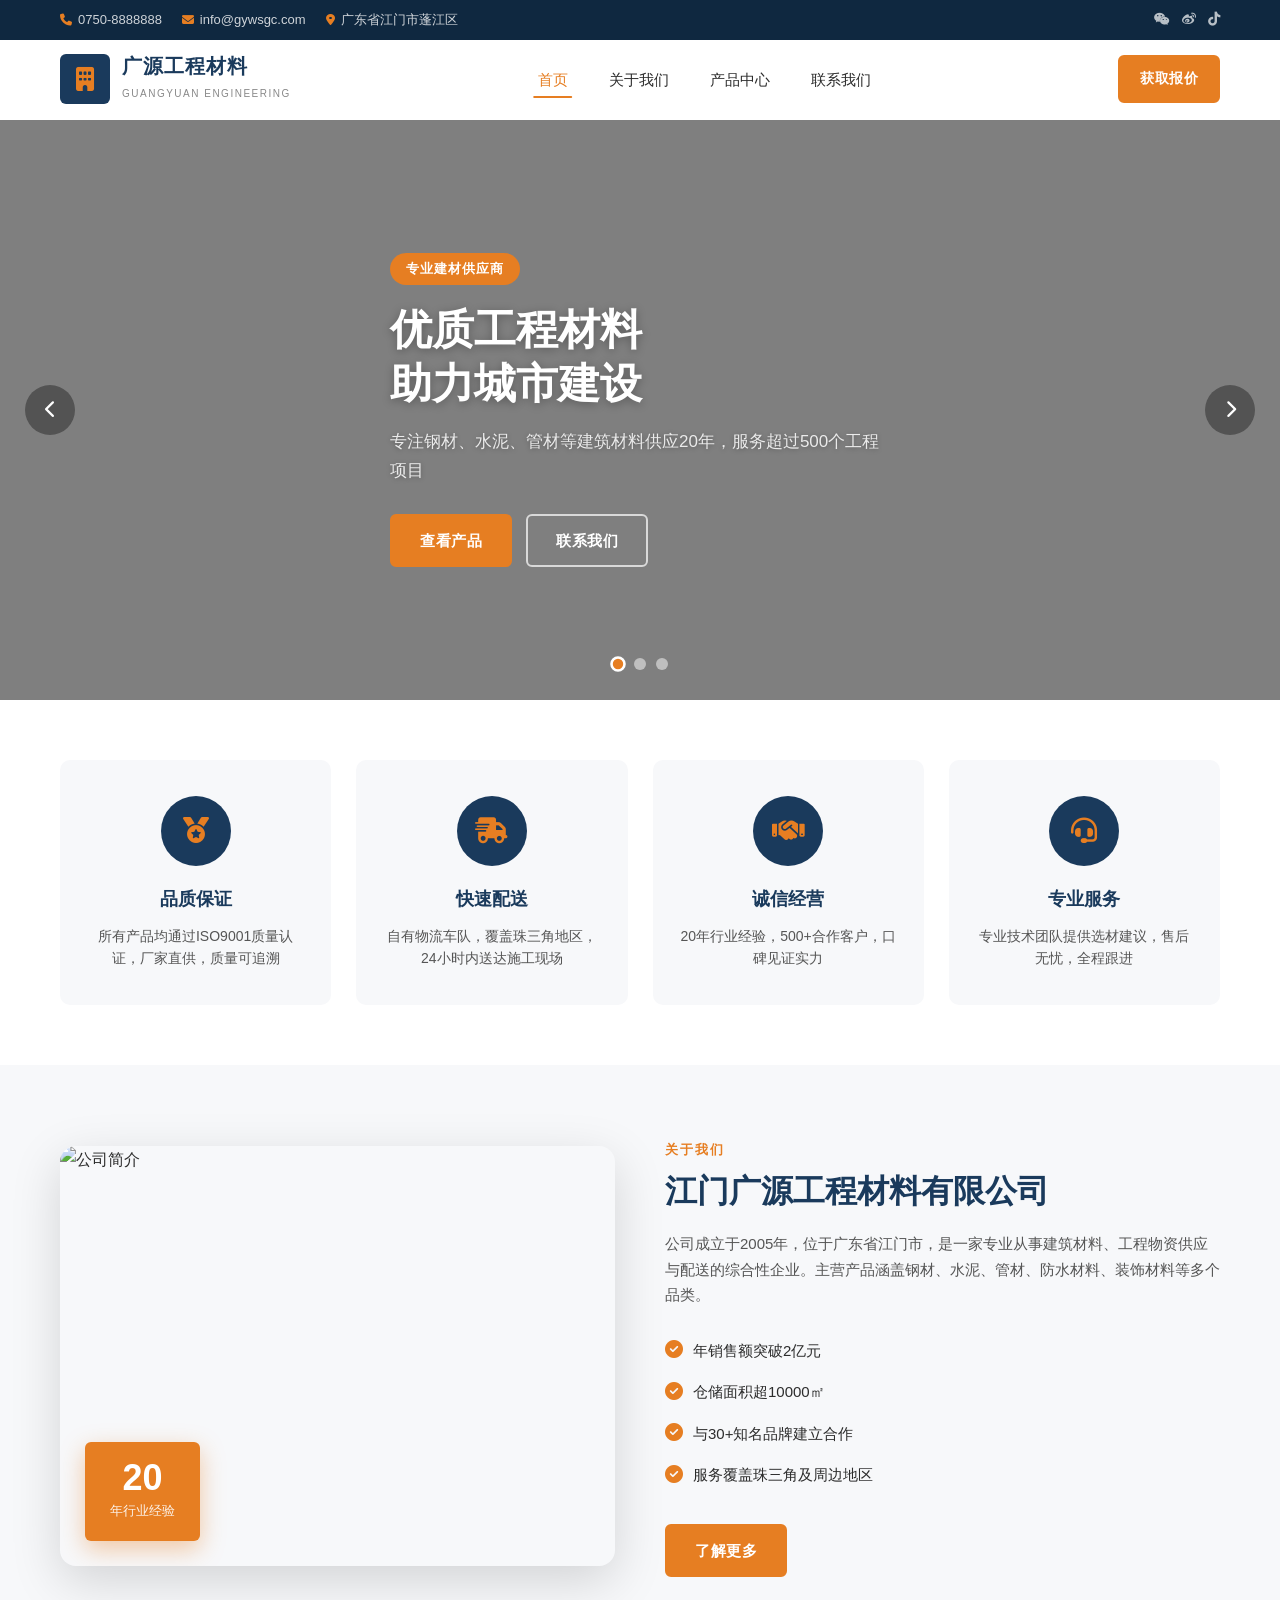
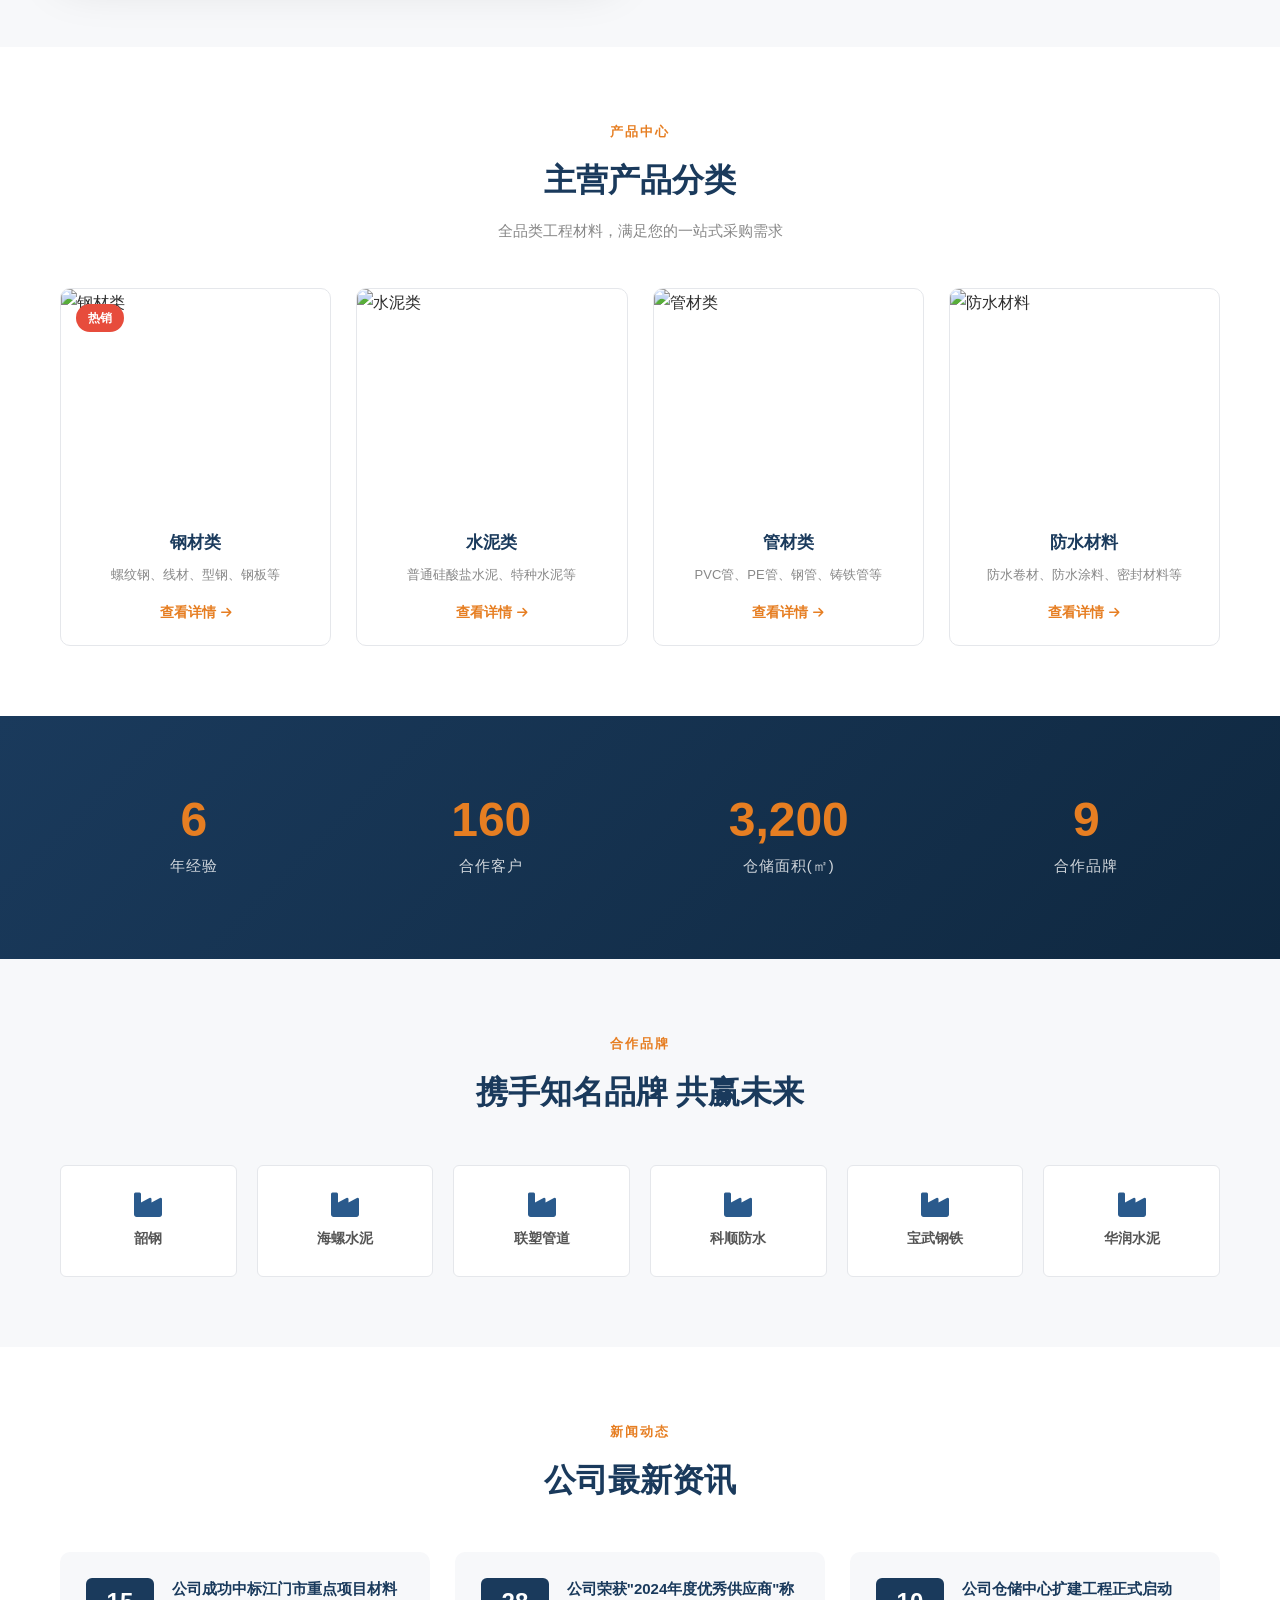
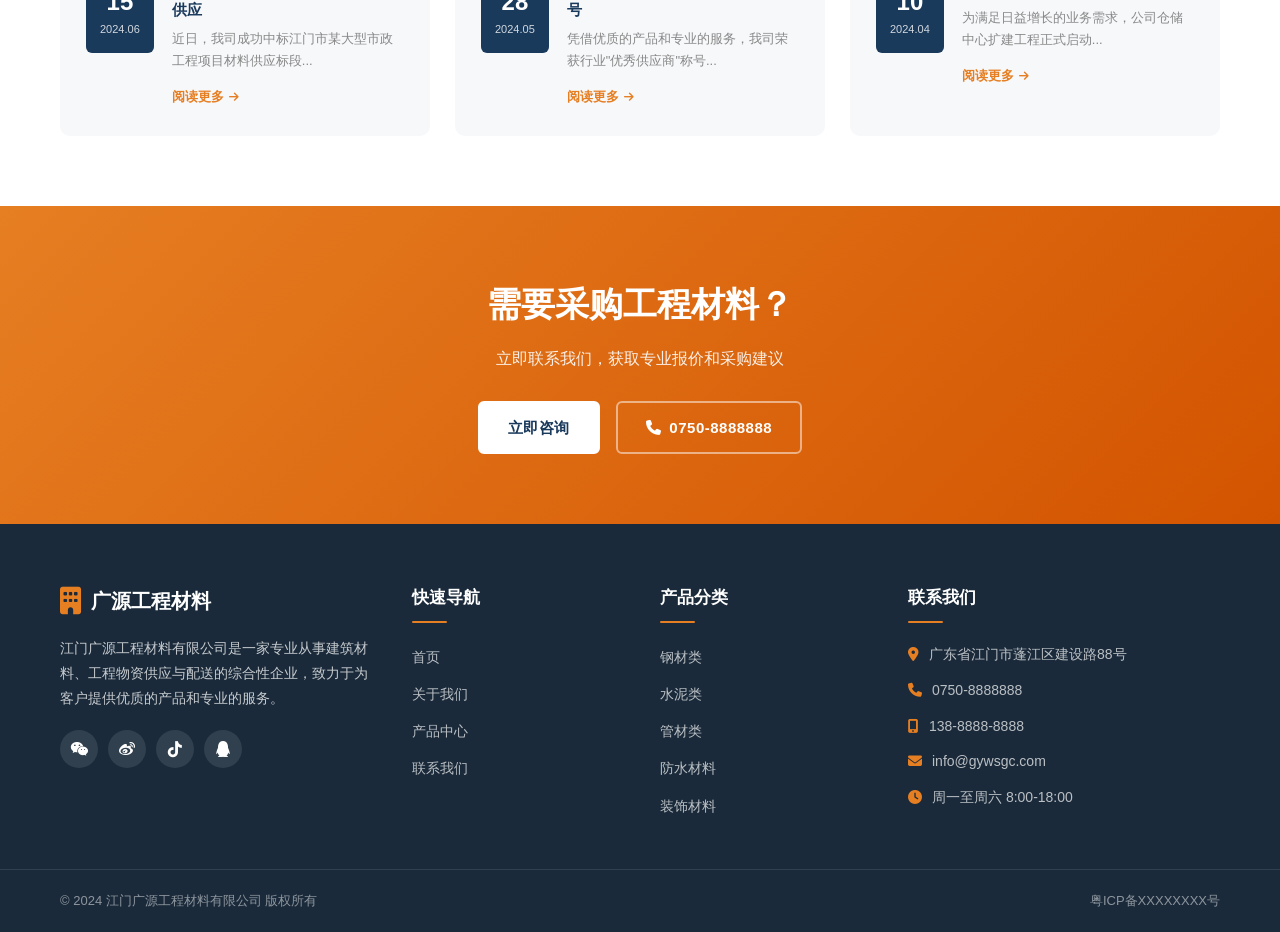
==== index.html @ 24486367 "fix" ====
<!DOCTYPE html>
<html lang="zh-CN">
<head>
    <meta charset="UTF-8">
    <meta name="viewport" content="width=device-width, initial-scale=1.0">
    <title>江门广源工程材料有限公司 - 专业建材供应商</title>
    <meta name="description" content="江门广源工程材料有限公司，专业从事建筑材料、工程物资供应，提供优质钢材、水泥、管材等工程材料。">
    <link rel="stylesheet" href="css/style.css">
    <link rel="stylesheet" href="https://cdnjs.cloudflare.com/ajax/libs/font-awesome/6.4.0/css/all.min.css">
</head>
<body>
    <!-- 顶部通知栏 -->
    <div class="top-bar">
        <div class="container top-bar-inner">
            <div class="top-bar-left">
                <span><i class="fas fa-phone"></i> 0750-8888888</span>
                <span><i class="fas fa-envelope"></i> info@gywsgc.com</span>
                <span><i class="fas fa-map-marker-alt"></i> 广东省江门市蓬江区</span>
            </div>
            <div class="top-bar-right">
                <a href="#" aria-label="微信"><i class="fab fa-weixin"></i></a>
                <a href="#" aria-label="微博"><i class="fab fa-weibo"></i></a>
                <a href="#" aria-label="抖音"><i class="fab fa-tiktok"></i></a>
            </div>
        </div>
    </div>

    <!-- 导航栏 -->
    <header class="header" id="header">
        <div class="container nav-container">
            <a href="index.html" class="logo">
                <div class="logo-icon">
                    <i class="fas fa-building"></i>
                </div>
                <div class="logo-text">
                    <h1>广源工程材料</h1>
                    <span>GUANGYUAN ENGINEERING</span>
                </div>
            </a>
            <nav class="nav-menu" id="navMenu">
                <ul>
                    <li><a href="index.html" class="active">首页</a></li>
                    <li><a href="about.html">关于我们</a></li>
                    <li><a href="products.html">产品中心</a></li>
                    <li><a href="contact.html">联系我们</a></li>
                </ul>
            </nav>
            <div class="nav-actions">
                <a href="contact.html" class="btn btn-primary btn-quote">获取报价</a>
                <button class="hamburger" id="hamburger" aria-label="菜单">
                    <span></span>
                    <span></span>
                    <span></span>
                </button>
            </div>
        </div>
    </header>

    <!-- Hero 轮播区 -->
    <section class="hero-slider" id="heroSlider">
        <div class="slide active" style="background-image: linear-gradient(rgba(0,0,0,0.5), rgba(0,0,0,0.5)), url('https://picsum.photos/1920/800?random=1');">
            <div class="container slide-content">
                <span class="slide-tag">专业建材供应商</span>
                <h2>优质工程材料<br>助力城市建设</h2>
                <p>专注钢材、水泥、管材等建筑材料供应20年，服务超过500个工程项目</p>
                <div class="slide-buttons">
                    <a href="products.html" class="btn btn-primary">查看产品</a>
                    <a href="contact.html" class="btn btn-outline">联系我们</a>
                </div>
            </div>
        </div>
        <div class="slide" style="background-image: linear-gradient(rgba(0,0,0,0.5), rgba(0,0,0,0.5)), url('https://picsum.photos/1920/800?random=2');">
            <div class="container slide-content">
                <span class="slide-tag">一站式采购服务</span>
                <h2>全品类工程材料<br>一站式供应解决方案</h2>
                <p>从原材料到成品，从采购到配送，为您提供全方位的材料供应服务</p>
                <div class="slide-buttons">
                    <a href="products.html" class="btn btn-primary">了解详情</a>
                    <a href="about.html" class="btn btn-outline">公司介绍</a>
                </div>
            </div>
        </div>
        <div class="slide" style="background-image: linear-gradient(rgba(0,0,0,0.5), rgba(0,0,0,0.5)), url('https://picsum.photos/1920/800?random=3');">
            <div class="container slide-content">
                <span class="slide-tag">品质保证</span>
                <h2>严格质量把控<br>铸就精品工程</h2>
                <p>所有产品均通过国家质量检测认证，与多家知名品牌建立长期合作</p>
                <div class="slide-buttons">
                    <a href="products.html" class="btn btn-primary">品质产品</a>
                    <a href="contact.html" class="btn btn-outline">咨询合作</a>
                </div>
            </div>
        </div>
        <div class="slider-dots" id="sliderDots">
            <span class="dot active" data-slide="0"></span>
            <span class="dot" data-slide="1"></span>
            <span class="dot" data-slide="2"></span>
        </div>
        <button class="slider-arrow prev" id="prevSlide" aria-label="上一张"><i class="fas fa-chevron-left"></i></button>
        <button class="slider-arrow next" id="nextSlide" aria-label="下一张"><i class="fas fa-chevron-right"></i></button>
    </section>

    <!-- 核心优势 -->
    <section class="features">
        <div class="container">
            <div class="features-grid">
                <div class="feature-card">
                    <div class="feature-icon"><i class="fas fa-medal"></i></div>
                    <h3>品质保证</h3>
                    <p>所有产品均通过ISO9001质量认证，厂家直供，质量可追溯</p>
                </div>
                <div class="feature-card">
                    <div class="feature-icon"><i class="fas fa-truck-fast"></i></div>
                    <h3>快速配送</h3>
                    <p>自有物流车队，覆盖珠三角地区，24小时内送达施工现场</p>
                </div>
                <div class="feature-card">
                    <div class="feature-icon"><i class="fas fa-handshake"></i></div>
                    <h3>诚信经营</h3>
                    <p>20年行业经验，500+合作客户，口碑见证实力</p>
                </div>
                <div class="feature-card">
                    <div class="feature-icon"><i class="fas fa-headset"></i></div>
                    <h3>专业服务</h3>
                    <p>专业技术团队提供选材建议，售后无忧，全程跟进</p>
                </div>
            </div>
        </div>
    </section>

    <!-- 关于我们简介 -->
    <section class="about-preview">
        <div class="container about-preview-grid">
            <div class="about-preview-image">
                <img src="https://picsum.photos/600/500?random=4" alt="公司简介" loading="lazy">
                <div class="experience-badge">
                    <span class="number">20</span>
                    <span class="label">年行业经验</span>
                </div>
            </div>
            <div class="about-preview-content">
                <span class="section-tag">关于我们</span>
                <h2>江门广源工程材料有限公司</h2>
                <p class="about-desc">公司成立于2005年，位于广东省江门市，是一家专业从事建筑材料、工程物资供应与配送的综合性企业。主营产品涵盖钢材、水泥、管材、防水材料、装饰材料等多个品类。</p>
                <ul class="about-list">
                    <li><i class="fas fa-check-circle"></i> 年销售额突破2亿元</li>
                    <li><i class="fas fa-check-circle"></i> 仓储面积超10000㎡</li>
                    <li><i class="fas fa-check-circle"></i> 与30+知名品牌建立合作</li>
                    <li><i class="fas fa-check-circle"></i> 服务覆盖珠三角及周边地区</li>
                </ul>
                <a href="about.html" class="btn btn-primary">了解更多</a>
            </div>
        </div>
    </section>

    <!-- 产品分类展示 -->
    <section class="product-categories">
        <div class="container">
            <div class="section-header">
                <span class="section-tag">产品中心</span>
                <h2>主营产品分类</h2>
                <p>全品类工程材料，满足您的一站式采购需求</p>
            </div>
            <div class="product-grid">
                <div class="product-card">
                    <div class="product-image">
                        <img src="https://picsum.photos/400/300?random=5" alt="钢材类" loading="lazy">
                        <span class="product-badge">热销</span>
                    </div>
                    <div class="product-info">
                        <h3>钢材类</h3>
                        <p>螺纹钢、线材、型钢、钢板等</p>
                        <a href="products.html" class="product-link">查看详情 <i class="fas fa-arrow-right"></i></a>
                    </div>
                </div>
                <div class="product-card">
                    <div class="product-image">
                        <img src="https://picsum.photos/400/300?random=6" alt="水泥类" loading="lazy">
                    </div>
                    <div class="product-info">
                        <h3>水泥类</h3>
                        <p>普通硅酸盐水泥、特种水泥等</p>
                        <a href="products.html" class="product-link">查看详情 <i class="fas fa-arrow-right"></i></a>
                    </div>
                </div>
                <div class="product-card">
                    <div class="product-image">
                        <img src="https://picsum.photos/400/300?random=7" alt="管材类" loading="lazy">
                    </div>
                    <div class="product-info">
                        <h3>管材类</h3>
                        <p>PVC管、PE管、钢管、铸铁管等</p>
                        <a href="products.html" class="product-link">查看详情 <i class="fas fa-arrow-right"></i></a>
                    </div>
                </div>
                <div class="product-card">
                    <div class="product-image">
                        <img src="https://picsum.photos/400/300?random=8" alt="防水材料" loading="lazy">
                    </div>
                    <div class="product-info">
                        <h3>防水材料</h3>
                        <p>防水卷材、防水涂料、密封材料等</p>
                        <a href="products.html" class="product-link">查看详情 <i class="fas fa-arrow-right"></i></a>
                    </div>
                </div>
            </div>
        </div>
    </section>

    <!-- 数据统计 -->
    <section class="stats-section">
        <div class="container stats-grid">
            <div class="stat-item">
                <span class="stat-number" data-count="20">0</span>
                <span class="stat-label">年经验</span>
            </div>
            <div class="stat-item">
                <span class="stat-number" data-count="500">0</span>
                <span class="stat-label">合作客户</span>
            </div>
            <div class="stat-item">
                <span class="stat-number" data-count="10000">0</span>
                <span class="stat-label">仓储面积(㎡)</span>
            </div>
            <div class="stat-item">
                <span class="stat-number" data-count="30">0</span>
                <span class="stat-label">合作品牌</span>
            </div>
        </div>
    </section>

    <!-- 合作伙伴/品牌展示 -->
    <section class="brands">
        <div class="container">
            <div class="section-header">
                <span class="section-tag">合作品牌</span>
                <h2>携手知名品牌 共赢未来</h2>
            </div>
            <div class="brands-grid">
                <div class="brand-item"><i class="fas fa-industry"></i> 韶钢</div>
                <div class="brand-item"><i class="fas fa-industry"></i> 海螺水泥</div>
                <div class="brand-item"><i class="fas fa-industry"></i> 联塑管道</div>
                <div class="brand-item"><i class="fas fa-industry"></i> 科顺防水</div>
                <div class="brand-item"><i class="fas fa-industry"></i> 宝武钢铁</div>
                <div class="brand-item"><i class="fas fa-industry"></i> 华润水泥</div>
            </div>
        </div>
    </section>

    <!-- 新闻动态 -->
    <section class="news-section">
        <div class="container">
            <div class="section-header">
                <span class="section-tag">新闻动态</span>
                <h2>公司最新资讯</h2>
            </div>
            <div class="news-grid">
                <div class="news-card">
                    <div class="news-date">
                        <span class="day">15</span>
                        <span class="month">2024.06</span>
                    </div>
                    <div class="news-content">
                        <h3>公司成功中标江门市重点项目材料供应</h3>
                        <p>近日，我司成功中标江门市某大型市政工程项目材料供应标段...</p>
                        <a href="#">阅读更多 <i class="fas fa-arrow-right"></i></a>
                    </div>
                </div>
                <div class="news-card">
                    <div class="news-date">
                        <span class="day">28</span>
                        <span class="month">2024.05</span>
                    </div>
                    <div class="news-content">
                        <h3>公司荣获"2024年度优秀供应商"称号</h3>
                        <p>凭借优质的产品和专业的服务，我司荣获行业"优秀供应商"称号...</p>
                        <a href="#">阅读更多 <i class="fas fa-arrow-right"></i></a>
                    </div>
                </div>
                <div class="news-card">
                    <div class="news-date">
                        <span class="day">10</span>
                        <span class="month">2024.04</span>
                    </div>
                    <div class="news-content">
                        <h3>公司仓储中心扩建工程正式启动</h3>
                        <p>为满足日益增长的业务需求，公司仓储中心扩建工程正式启动...</p>
                        <a href="#">阅读更多 <i class="fas fa-arrow-right"></i></a>
                    </div>
                </div>
            </div>
        </div>
    </section>

    <!-- 联系我们 CTA -->
    <section class="cta-section">
        <div class="container cta-content">
            <h2>需要采购工程材料？</h2>
            <p>立即联系我们，获取专业报价和采购建议</p>
            <div class="cta-buttons">
                <a href="contact.html" class="btn btn-light">立即咨询</a>
                <a href="tel:07508888888" class="btn btn-outline-light"><i class="fas fa-phone"></i> 0750-8888888</a>
            </div>
        </div>
    </section>

    <!-- 页脚 -->
    <footer class="footer">
        <div class="container footer-grid">
            <div class="footer-col footer-about">
                <div class="footer-logo">
                    <i class="fas fa-building"></i>
                    <span>广源工程材料</span>
                </div>
                <p>江门广源工程材料有限公司是一家专业从事建筑材料、工程物资供应与配送的综合性企业，致力于为客户提供优质的产品和专业的服务。</p>
                <div class="footer-social">
                    <a href="#" aria-label="微信"><i class="fab fa-weixin"></i></a>
                    <a href="#" aria-label="微博"><i class="fab fa-weibo"></i></a>
                    <a href="#" aria-label="抖音"><i class="fab fa-tiktok"></i></a>
                    <a href="#" aria-label="QQ"><i class="fab fa-qq"></i></a>
                </div>
            </div>
            <div class="footer-col">
                <h3>快速导航</h3>
                <ul>
                    <li><a href="index.html">首页</a></li>
                    <li><a href="about.html">关于我们</a></li>
                    <li><a href="products.html">产品中心</a></li>
                    <li><a href="contact.html">联系我们</a></li>
                </ul>
            </div>
            <div class="footer-col">
                <h3>产品分类</h3>
                <ul>
                    <li><a href="products.html">钢材类</a></li>
                    <li><a href="products.html">水泥类</a></li>
                    <li><a href="products.html">管材类</a></li>
                    <li><a href="products.html">防水材料</a></li>
                    <li><a href="products.html">装饰材料</a></li>
                </ul>
            </div>
            <div class="footer-col footer-contact">
                <h3>联系我们</h3>
                <ul>
                    <li><i class="fas fa-map-marker-alt"></i> 广东省江门市蓬江区建设路88号</li>
                    <li><i class="fas fa-phone"></i> 0750-8888888</li>
                    <li><i class="fas fa-mobile-alt"></i> 138-8888-8888</li>
                    <li><i class="fas fa-envelope"></i> info@gywsgc.com</li>
                    <li><i class="fas fa-clock"></i> 周一至周六 8:00-18:00</li>
                </ul>
            </div>
        </div>
        <div class="footer-bottom">
            <div class="container footer-bottom-inner">
                <p>&copy; 2024 江门广源工程材料有限公司 版权所有</p>
                <p><a href="#">粤ICP备XXXXXXXX号</a></p>
            </div>
        </div>
    </footer>

    <!-- 返回顶部 -->
    <button class="back-to-top" id="backToTop" aria-label="返回顶部">
        <i class="fas fa-chevron-up"></i>
    </button>

    <script src="js/main.js"></script>
</body>
</html>
---- css/style.css ----
/* ========================================
   广源工程材料 - 主样式表
   ======================================== */

/* CSS 变量 */
:root {
    --primary: #1a3a5c;
    --primary-dark: #0f2840;
    --primary-light: #2a5a8c;
    --accent: #e67e22;
    --accent-hover: #d35400;
    --text-dark: #2c2c2c;
    --text-medium: #555;
    --text-light: #888;
    --bg-light: #f7f8fa;
    --bg-white: #ffffff;
    --bg-dark: #1a2a3a;
    --border: #e5e7eb;
    --shadow-sm: 0 2px 10px rgba(0, 0, 0, 0.06);
    --shadow-md: 0 5px 25px rgba(0, 0, 0, 0.1);
    --shadow-lg: 0 15px 50px rgba(0, 0, 0, 0.15);
    --radius: 10px;
    --radius-sm: 6px;
    --radius-lg: 16px;
    --transition: all 0.3s ease;
    --font-family: 'PingFang SC', 'Microsoft YaHei', 'Helvetica Neue', Arial, sans-serif;
}

/* 全局重置 */
* {
    margin: 0;
    padding: 0;
    box-sizing: border-box;
}

html {
    scroll-behavior: smooth;
    -webkit-font-smoothing: antialiased;
    -moz-osx-font-smoothing: grayscale;
}

body {
    font-family: var(--font-family);
    color: var(--text-dark);
    line-height: 1.7;
    overflow-x: hidden;
    background: var(--bg-white);
}

/* 容器 */
.container {
    max-width: 1200px;
    margin: 0 auto;
    padding: 0 20px;
}

/* 按钮 */
.btn {
    display: inline-flex;
    align-items: center;
    gap: 8px;
    padding: 12px 28px;
    border-radius: var(--radius-sm);
    font-size: 15px;
    font-weight: 600;
    text-decoration: none;
    cursor: pointer;
    transition: var(--transition);
    border: 2px solid transparent;
    letter-spacing: 0.5px;
}

.btn-primary {
    background: var(--accent);
    color: #fff;
    border-color: var(--accent);
}

.btn-primary:hover {
    background: var(--accent-hover);
    border-color: var(--accent-hover);
    transform: translateY(-2px);
    box-shadow: 0 8px 25px rgba(230, 126, 34, 0.35);
}

.btn-outline {
    background: transparent;
    color: #fff;
    border-color: rgba(255, 255, 255, 0.7);
}

.btn-outline:hover {
    background: #fff;
    color: var(--primary);
    border-color: #fff;
    transform: translateY(-2px);
}

.btn-light {
    background: #fff;
    color: var(--primary);
    border-color: #fff;
}

.btn-light:hover {
    background: #f0f0f0;
    border-color: #f0f0f0;
    transform: translateY(-2px);
    box-shadow: 0 8px 25px rgba(255, 255, 255, 0.3);
}

.btn-outline-light {
    background: transparent;
    color: #fff;
    border-color: rgba(255, 255, 255, 0.5);
}

.btn-outline-light:hover {
    background: rgba(255, 255, 255, 0.15);
    border-color: #fff;
}

/* ========================================
   顶部通知栏
   ======================================== */
.top-bar {
    background: var(--primary-dark);
    color: rgba(255, 255, 255, 0.8);
    font-size: 13px;
    padding: 8px 0;
}

.top-bar-inner {
    display: flex;
    justify-content: space-between;
    align-items: center;
    flex-wrap: wrap;
    gap: 10px;
}

.top-bar-left {
    display: flex;
    gap: 20px;
    flex-wrap: wrap;
}

.top-bar-left span {
    display: inline-flex;
    align-items: center;
    gap: 6px;
}

.top-bar-left i {
    color: var(--accent);
    font-size: 12px;
}

.top-bar-right {
    display: flex;
    gap: 12px;
}

.top-bar-right a {
    color: rgba(255, 255, 255, 0.7);
    font-size: 14px;
    transition: var(--transition);
}

.top-bar-right a:hover {
    color: var(--accent);
}

/* ========================================
   导航栏
   ======================================== */
.header {
    background: var(--bg-white);
    position: sticky;
    top: 0;
    z-index: 1000;
    transition: var(--transition);
    border-bottom: 1px solid transparent;
}

.header.scrolled {
    box-shadow: 0 4px 20px rgba(0, 0, 0, 0.08);
    border-bottom-color: var(--border);
}

.nav-container {
    display: flex;
    align-items: center;
    justify-content: space-between;
    padding-top: 14px;
    padding-bottom: 14px;
    gap: 20px;
}

.logo {
    display: flex;
    align-items: center;
    gap: 12px;
    text-decoration: none;
    flex-shrink: 0;
}

.logo-icon {
    width: 50px;
    height: 50px;
    background: var(--primary);
    border-radius: var(--radius-sm);
    display: flex;
    align-items: center;
    justify-content: center;
    color: var(--accent);
    font-size: 24px;
    flex-shrink: 0;
}

.logo-text h1 {
    font-size: 20px;
    color: var(--primary);
    font-weight: 700;
    letter-spacing: 1px;
    line-height: 1.2;
}

.logo-text span {
    font-size: 10px;
    color: var(--text-light);
    letter-spacing: 1.5px;
    text-transform: uppercase;
}

.nav-menu ul {
    display: flex;
    list-style: none;
    gap: 5px;
}

.nav-menu ul li a {
    display: block;
    padding: 10px 18px;
    text-decoration: none;
    color: var(--text-dark);
    font-size: 15px;
    font-weight: 500;
    border-radius: var(--radius-sm);
    transition: var(--transition);
    position: relative;
}

.nav-menu ul li a::after {
    content: '';
    position: absolute;
    bottom: 4px;
    left: 50%;
    transform: translateX(-50%);
    width: 0;
    height: 2px;
    background: var(--accent);
    transition: var(--transition);
    border-radius: 2px;
}

.nav-menu ul li a:hover,
.nav-menu ul li a.active {
    color: var(--accent);
}

.nav-menu ul li a:hover::after,
.nav-menu ul li a.active::after {
    width: 60%;
}

.nav-actions {
    display: flex;
    align-items: center;
    gap: 12px;
}

.btn-quote {
    padding: 10px 20px;
    font-size: 14px;
    white-space: nowrap;
}

/* 汉堡菜单 */
.hamburger {
    display: none;
    flex-direction: column;
    gap: 5px;
    background: none;
    border: none;
    cursor: pointer;
    padding: 5px;
}

.hamburger span {
    display: block;
    width: 25px;
    height: 2px;
    background: var(--primary);
    transition: var(--transition);
    border-radius: 2px;
}

/* ========================================
   Hero 轮播区
   ======================================== */
.hero-slider {
    position: relative;
    height: 580px;
    overflow: hidden;
}

.slide {
    position: absolute;
    top: 0;
    left: 0;
    width: 100%;
    height: 100%;
    background-size: cover;
    background-position: center;
    opacity: 0;
    transition: opacity 0.8s ease;
    display: flex;
    align-items: center;
}

.slide.active {
    opacity: 1;
}

.slide-content {
    position: relative;
    z-index: 2;
    color: #fff;
    max-width: 600px;
}

.slide-tag {
    display: inline-block;
    background: var(--accent);
    padding: 5px 16px;
    border-radius: 20px;
    font-size: 13px;
    font-weight: 600;
    letter-spacing: 1px;
    margin-bottom: 18px;
}

.slide-content h2 {
    font-size: 42px;
    font-weight: 700;
    line-height: 1.3;
    margin-bottom: 16px;
    text-shadow: 0 2px 10px rgba(0, 0, 0, 0.3);
}

.slide-content p {
    font-size: 17px;
    color: rgba(255, 255, 255, 0.85);
    margin-bottom: 28px;
    text-shadow: 0 1px 5px rgba(0, 0, 0, 0.3);
    max-width: 500px;
}

.slide-buttons {
    display: flex;
    gap: 14px;
    flex-wrap: wrap;
}

/* 轮播控制 */
.slider-dots {
    position: absolute;
    bottom: 30px;
    left: 50%;
    transform: translateX(-50%);
    display: flex;
    gap: 10px;
    z-index: 10;
}

.dot {
    width: 12px;
    height: 12px;
    border-radius: 50%;
    background: rgba(255, 255, 255, 0.5);
    cursor: pointer;
    transition: var(--transition);
    border: 2px solid transparent;
}

.dot.active {
    background: var(--accent);
    border-color: #fff;
    transform: scale(1.3);
}

.slider-arrow {
    position: absolute;
    top: 50%;
    transform: translateY(-50%);
    background: rgba(0, 0, 0, 0.35);
    color: #fff;
    border: none;
    width: 50px;
    height: 50px;
    border-radius: 50%;
    cursor: pointer;
    z-index: 10;
    transition: var(--transition);
    display: flex;
    align-items: center;
    justify-content: center;
    font-size: 18px;
}

.slider-arrow:hover {
    background: var(--accent);
}

.slider-arrow.prev {
    left: 25px;
}

.slider-arrow.next {
    right: 25px;
}

/* ========================================
   核心优势
   ======================================== */
.features {
    padding: 60px 0;
    background: var(--bg-white);
}

.features-grid {
    display: grid;
    grid-template-columns: repeat(4, 1fr);
    gap: 25px;
}

.feature-card {
    text-align: center;
    padding: 35px 25px;
    border-radius: var(--radius);
    background: var(--bg-light);
    transition: var(--transition);
    border: 1px solid transparent;
}

.feature-card:hover {
    background: var(--bg-white);
    border-color: var(--border);
    box-shadow: var(--shadow-md);
    transform: translateY(-6px);
}

.feature-icon {
    width: 70px;
    height: 70px;
    margin: 0 auto 18px;
    background: var(--primary);
    border-radius: 50%;
    display: flex;
    align-items: center;
    justify-content: center;
    color: var(--accent);
    font-size: 26px;
    transition: var(--transition);
}

.feature-card:hover .feature-icon {
    background: var(--accent);
    color: #fff;
    transform: scale(1.1);
}

.feature-card h3 {
    font-size: 18px;
    font-weight: 600;
    color: var(--primary);
    margin-bottom: 10px;
}

.feature-card p {
    font-size: 14px;
    color: var(--text-medium);
    line-height: 1.6;
}

/* ========================================
   关于我们预览
   ======================================== */
.about-preview {
    padding: 70px 0;
    background: var(--bg-light);
}

.about-preview-grid {
    display: grid;
    grid-template-columns: 1fr 1fr;
    gap: 50px;
    align-items: center;
}

.about-preview-image {
    position: relative;
    border-radius: var(--radius-lg);
    overflow: hidden;
    box-shadow: var(--shadow-lg);
}

.about-preview-image img {
    width: 100%;
    height: 420px;
    object-fit: cover;
    display: block;
    transition: var(--transition);
}

.about-preview-image:hover img {
    transform: scale(1.03);
}

.experience-badge {
    position: absolute;
    bottom: 25px;
    left: 25px;
    background: var(--accent);
    color: #fff;
    padding: 18px 25px;
    border-radius: var(--radius-sm);
    text-align: center;
    box-shadow: 0 8px 25px rgba(230, 126, 34, 0.4);
}

.experience-badge .number {
    display: block;
    font-size: 36px;
    font-weight: 700;
    line-height: 1;
}

.experience-badge .label {
    font-size: 13px;
    opacity: 0.9;
}

.section-tag {
    display: inline-block;
    color: var(--accent);
    font-size: 13px;
    font-weight: 600;
    letter-spacing: 2px;
    text-transform: uppercase;
    margin-bottom: 10px;
}

.about-preview-content h2 {
    font-size: 32px;
    color: var(--primary);
    margin-bottom: 18px;
    line-height: 1.3;
}

.about-desc {
    color: var(--text-medium);
    font-size: 15px;
    margin-bottom: 22px;
}

.about-list {
    list-style: none;
    margin-bottom: 28px;
}

.about-list li {
    padding: 8px 0;
    color: var(--text-dark);
    font-size: 15px;
    display: flex;
    align-items: center;
    gap: 10px;
}

.about-list li i {
    color: var(--accent);
    font-size: 18px;
}

/* ========================================
   产品分类展示
   ======================================== */
.product-categories {
    padding: 70px 0;
    background: var(--bg-white);
}

.section-header {
    text-align: center;
    margin-bottom: 45px;
}

.section-header h2 {
    font-size: 32px;
    color: var(--primary);
    margin-bottom: 10px;
}

.section-header p {
    color: var(--text-light);
    font-size: 15px;
}

.product-grid {
    display: grid;
    grid-template-columns: repeat(4, 1fr);
    gap: 25px;
}

.product-card {
    background: var(--bg-white);
    border-radius: var(--radius);
    overflow: hidden;
    border: 1px solid var(--border);
    transition: var(--transition);
}

.product-card:hover {
    box-shadow: var(--shadow-md);
    transform: translateY(-6px);
    border-color: transparent;
}

.product-image {
    position: relative;
    overflow: hidden;
    height: 220px;
}

.product-image img {
    width: 100%;
    height: 100%;
    object-fit: cover;
    transition: var(--transition);
}

.product-card:hover .product-image img {
    transform: scale(1.08);
}

.product-badge {
    position: absolute;
    top: 15px;
    left: 15px;
    background: #e74c3c;
    color: #fff;
    font-size: 12px;
    padding: 4px 12px;
    border-radius: 20px;
    font-weight: 600;
}

.product-info {
    padding: 20px;
    text-align: center;
}

.product-info h3 {
    font-size: 17px;
    color: var(--primary);
    margin-bottom: 6px;
    font-weight: 600;
}

.product-info p {
    font-size: 13px;
    color: var(--text-light);
    margin-bottom: 12px;
}

.product-link {
    color: var(--accent);
    text-decoration: none;
    font-size: 14px;
    font-weight: 600;
    display: inline-flex;
    align-items: center;
    gap: 5px;
    transition: var(--transition);
}

.product-link i {
    font-size: 12px;
    transition: var(--transition);
}

.product-link:hover {
    color: var(--accent-hover);
}

.product-link:hover i {
    transform: translateX(4px);
}

/* ========================================
   数据统计
   ======================================== */
.stats-section {
    padding: 60px 0;
    background: var(--primary);
    background-image: linear-gradient(135deg, var(--primary) 0%, var(--primary-dark) 100%);
}

.stats-grid {
    display: grid;
    grid-template-columns: repeat(4, 1fr);
    gap: 30px;
    text-align: center;
}

.stat-item {
    padding: 20px;
}

.stat-number {
    display: block;
    font-size: 48px;
    font-weight: 700;
    color: var(--accent);
    line-height: 1;
    margin-bottom: 8px;
}

.stat-label {
    font-size: 15px;
    color: rgba(255, 255, 255, 0.8);
    letter-spacing: 1px;
}

/* ========================================
   合作品牌
   ======================================== */
.brands {
    padding: 70px 0;
    background: var(--bg-light);
}

.brands-grid {
    display: grid;
    grid-template-columns: repeat(6, 1fr);
    gap: 20px;
}

.brand-item {
    background: var(--bg-white);
    padding: 25px 15px;
    text-align: center;
    border-radius: var(--radius-sm);
    font-size: 14px;
    font-weight: 600;
    color: var(--text-medium);
    border: 1px solid var(--border);
    transition: var(--transition);
    display: flex;
    flex-direction: column;
    align-items: center;
    gap: 8px;
}

.brand-item i {
    font-size: 28px;
    color: var(--primary-light);
    transition: var(--transition);
}

.brand-item:hover {
    color: var(--accent);
    border-color: var(--accent);
    box-shadow: var(--shadow-sm);
    transform: translateY(-3px);
}

.brand-item:hover i {
    color: var(--accent);
}

/* ========================================
   新闻动态
   ======================================== */
.news-section {
    padding: 70px 0;
    background: var(--bg-white);
}

.news-grid {
    display: grid;
    grid-template-columns: repeat(3, 1fr);
    gap: 25px;
}

.news-card {
    display: flex;
    gap: 18px;
    padding: 25px;
    background: var(--bg-light);
    border-radius: var(--radius);
    transition: var(--transition);
    border: 1px solid transparent;
}

.news-card:hover {
    background: var(--bg-white);
    border-color: var(--border);
    box-shadow: var(--shadow-md);
    transform: translateY(-4px);
}

.news-date {
    flex-shrink: 0;
    text-align: center;
    background: var(--primary);
    color: #fff;
    border-radius: var(--radius-sm);
    padding: 12px 14px;
    height: fit-content;
    min-width: 65px;
}

.news-date .day {
    display: block;
    font-size: 24px;
    font-weight: 700;
    line-height: 1;
}

.news-date .month {
    font-size: 11px;
    opacity: 0.8;
}

.news-content h3 {
    font-size: 15px;
    color: var(--primary);
    margin-bottom: 8px;
    font-weight: 600;
    line-height: 1.4;
}

.news-content p {
    font-size: 13px;
    color: var(--text-light);
    margin-bottom: 10px;
    display: -webkit-box;
    -webkit-line-clamp: 2;
    -webkit-box-orient: vertical;
    overflow: hidden;
}

.news-content a {
    color: var(--accent);
    text-decoration: none;
    font-size: 13px;
    font-weight: 600;
    display: inline-flex;
    align-items: center;
    gap: 5px;
    transition: var(--transition);
}

.news-content a i {
    font-size: 11px;
    transition: var(--transition);
}

.news-content a:hover {
    color: var(--accent-hover);
}

.news-content a:hover i {
    transform: translateX(4px);
}

/* ========================================
   CTA 区域
   ======================================== */
.cta-section {
    padding: 70px 0;
    background: var(--accent);
    background-image: linear-gradient(135deg, var(--accent) 0%, #d35400 100%);
}

.cta-content {
    text-align: center;
    color: #fff;
}

.cta-content h2 {
    font-size: 34px;
    margin-bottom: 12px;
    font-weight: 700;
}

.cta-content p {
    font-size: 16px;
    opacity: 0.9;
    margin-bottom: 28px;
}

.cta-buttons {
    display: flex;
    justify-content: center;
    gap: 16px;
    flex-wrap: wrap;
}

/* ========================================
   页脚
   ======================================== */
.footer {
    background: var(--bg-dark);
    color: rgba(255, 255, 255, 0.75);
    padding-top: 60px;
}

.footer-grid {
    display: grid;
    grid-template-columns: 1.5fr 1fr 1fr 1.5fr;
    gap: 40px;
    padding-bottom: 40px;
}

.footer-col h3 {
    color: #fff;
    font-size: 17px;
    margin-bottom: 20px;
    font-weight: 600;
    position: relative;
    padding-bottom: 10px;
}

.footer-col h3::after {
    content: '';
    position: absolute;
    bottom: 0;
    left: 0;
    width: 35px;
    height: 2px;
    background: var(--accent);
    border-radius: 2px;
}

.footer-logo {
    display: flex;
    align-items: center;
    gap: 10px;
    margin-bottom: 18px;
    color: #fff;
    font-size: 20px;
    font-weight: 700;
}

.footer-logo i {
    font-size: 28px;
    color: var(--accent);
}

.footer-about p {
    font-size: 14px;
    line-height: 1.8;
    margin-bottom: 18px;
}

.footer-social {
    display: flex;
    gap: 10px;
}

.footer-social a {
    width: 38px;
    height: 38px;
    background: rgba(255, 255, 255, 0.1);
    border-radius: 50%;
    display: flex;
    align-items: center;
    justify-content: center;
    color: #fff;
    font-size: 16px;
    transition: var(--transition);
    text-decoration: none;
}

.footer-social a:hover {
    background: var(--accent);
    transform: translateY(-3px);
}

.footer-col ul {
    list-style: none;
}

.footer-col ul li {
    margin-bottom: 10px;
}

.footer-col ul li a {
    color: rgba(255, 255, 255, 0.7);
    text-decoration: none;
    font-size: 14px;
    transition: var(--transition);
}

.footer-col ul li a:hover {
    color: var(--accent);
    padding-left: 5px;
}

.footer-contact ul li {
    display: flex;
    align-items: flex-start;
    gap: 10px;
    font-size: 14px;
    margin-bottom: 12px;
    color: rgba(255, 255, 255, 0.7);
}

.footer-contact ul li i {
    color: var(--accent);
    margin-top: 4px;
    font-size: 14px;
    flex-shrink: 0;
}

.footer-bottom {
    border-top: 1px solid rgba(255, 255, 255, 0.1);
    padding: 20px 0;
}

.footer-bottom-inner {
    display: flex;
    justify-content: space-between;
    align-items: center;
    flex-wrap: wrap;
    gap: 10px;
    font-size: 13px;
    color: rgba(255, 255, 255, 0.5);
}

.footer-bottom a {
    color: rgba(255, 255, 255, 0.5);
    text-decoration: none;
}

.footer-bottom a:hover {
    color: var(--accent);
}

/* ========================================
   返回顶部按钮
   ======================================== */
.back-to-top {
    position: fixed;
    bottom: 30px;
    right: 30px;
    width: 48px;
    height: 48px;
    background: var(--accent);
    color: #fff;
    border: none;
    border-radius: 50%;
    cursor: pointer;
    font-size: 18px;
    display: flex;
    align-items: center;
    justify-content: center;
    opacity: 0;
    visibility: hidden;
    transition: var(--transition);
    z-index: 999;
    box-shadow: 0 5px 20px rgba(230, 126, 34, 0.4);
}

.back-to-top.visible {
    opacity: 1;
    visibility: visible;
}

.back-to-top:hover {
    background: var(--accent-hover);
    transform: translateY(-4px);
}

/* ========================================
   响应式设计
   ======================================== */
@media (max-width: 1024px) {
    .features-grid {
        grid-template-columns: repeat(2, 1fr);
    }

    .product-grid {
        grid-template-columns: repeat(2, 1fr);
    }

    .brands-grid {
        grid-template-columns: repeat(3, 1fr);
    }

    .footer-grid {
        grid-template-columns: repeat(2, 1fr);
    }

    .slide-content h2 {
        font-size: 34px;
    }
}

@media (max-width: 768px) {
    .top-bar {
        display: none;
    }

    .nav-menu {
        position: fixed;
        top: 65px;
        left: 0;
        width: 100%;
        background: var(--bg-white);
        box-shadow: var(--shadow-md);
        transform: translateY(-150%);
        transition: var(--transition);
        z-index: 999;
        padding: 20px;
    }

    .nav-menu.open {
        transform: translateY(0);
    }

    .nav-menu ul {
        flex-direction: column;
        gap: 5px;
    }

    .nav-menu ul li a {
        padding: 12px 18px;
        border-radius: var(--radius-sm);
    }

    .nav-menu ul li a:hover {
        background: var(--bg-light);
    }

    .nav-menu ul li a::after {
        display: none;
    }

    .hamburger {
        display: flex;
    }

    .hamburger.active span:nth-child(1) {
        transform: rotate(45deg) translate(5px, 5px);
    }

    .hamburger.active span:nth-child(2) {
        opacity: 0;
    }

    .hamburger.active span:nth-child(3) {
        transform: rotate(-45deg) translate(5px, -5px);
    }

    .btn-quote {
        display: none;
    }

    .hero-slider {
        height: 450px;
    }

    .slide-content h2 {
        font-size: 26px;
    }

    .slide-content p {
        font-size: 14px;
    }

    .slider-arrow {
        width: 38px;
        height: 38px;
        font-size: 14px;
    }

    .slider-arrow.prev {
        left: 10px;
    }

    .slider-arrow.next {
        right: 10px;
    }

    .about-preview-grid {
        grid-template-columns: 1fr;
        gap: 30px;
    }

    .about-preview-image img {
        height: 300px;
    }

    .features-grid {
        grid-template-columns: 1fr;
        gap: 15px;
    }

    .product-grid {
        grid-template-columns: 1fr;
        gap: 18px;
    }

    .product-image {
        height: 200px;
    }

    .stats-grid {
        grid-template-columns: repeat(2, 1fr);
        gap: 20px;
    }

    .stat-number {
        font-size: 34px;
    }

    .brands-grid {
        grid-template-columns: repeat(2, 1fr);
        gap: 12px;
    }

    .news-grid {
        grid-template-columns: 1fr;
        gap: 16px;
    }

    .footer-grid {
        grid-template-columns: 1fr;
        gap: 30px;
    }

    .footer-bottom-inner {
        flex-direction: column;
        text-align: center;
    }

    .back-to-top {
        bottom: 20px;
        right: 20px;
        width: 42px;
        height: 42px;
        font-size: 16px;
    }
}

@media (max-width: 480px) {
    .slide-content h2 {
        font-size: 22px;
    }

    .slide-buttons .btn {
        padding: 10px 18px;
        font-size: 13px;
    }

    .hero-slider {
        height: 380px;
    }

    .experience-badge {
        padding: 12px 18px;
    }

    .experience-badge .number {
        font-size: 26px;
    }

    .section-header h2 {
        font-size: 24px;
    }

    .cta-content h2 {
        font-size: 26px;
    }
}
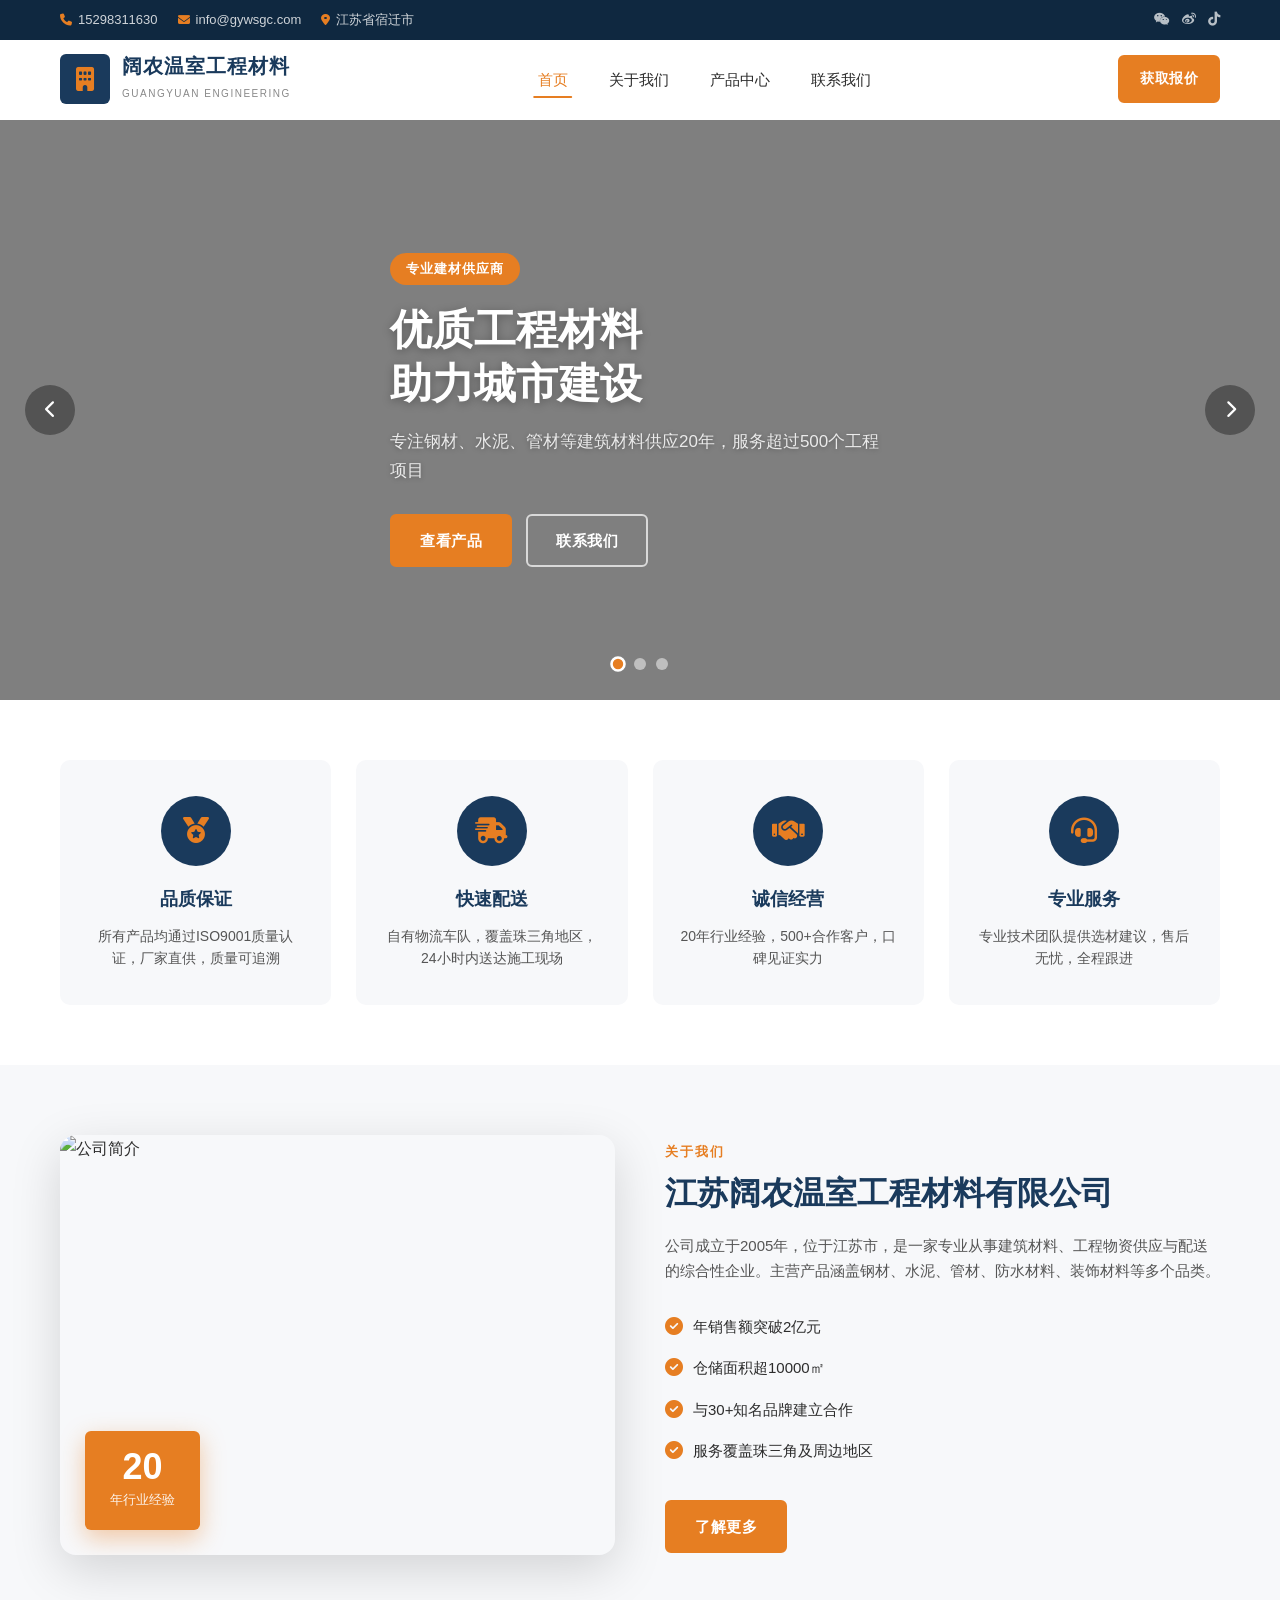
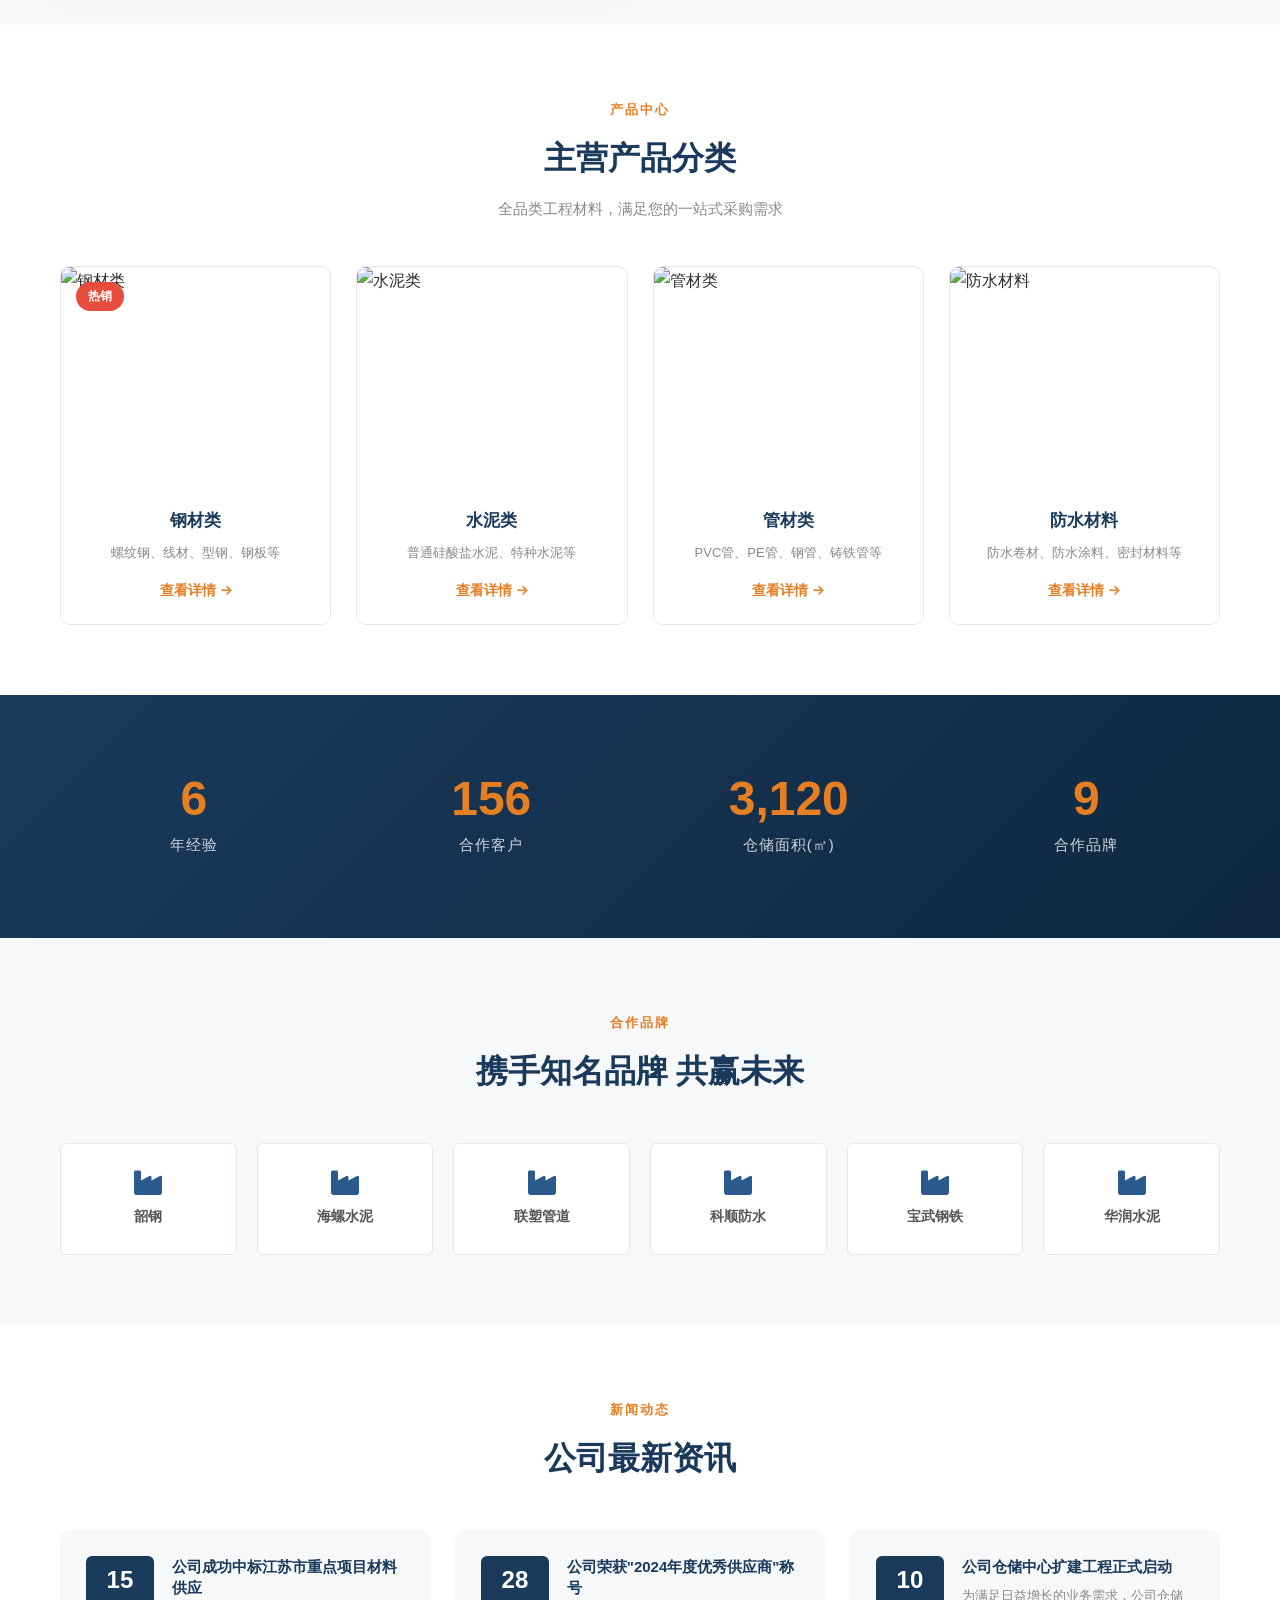
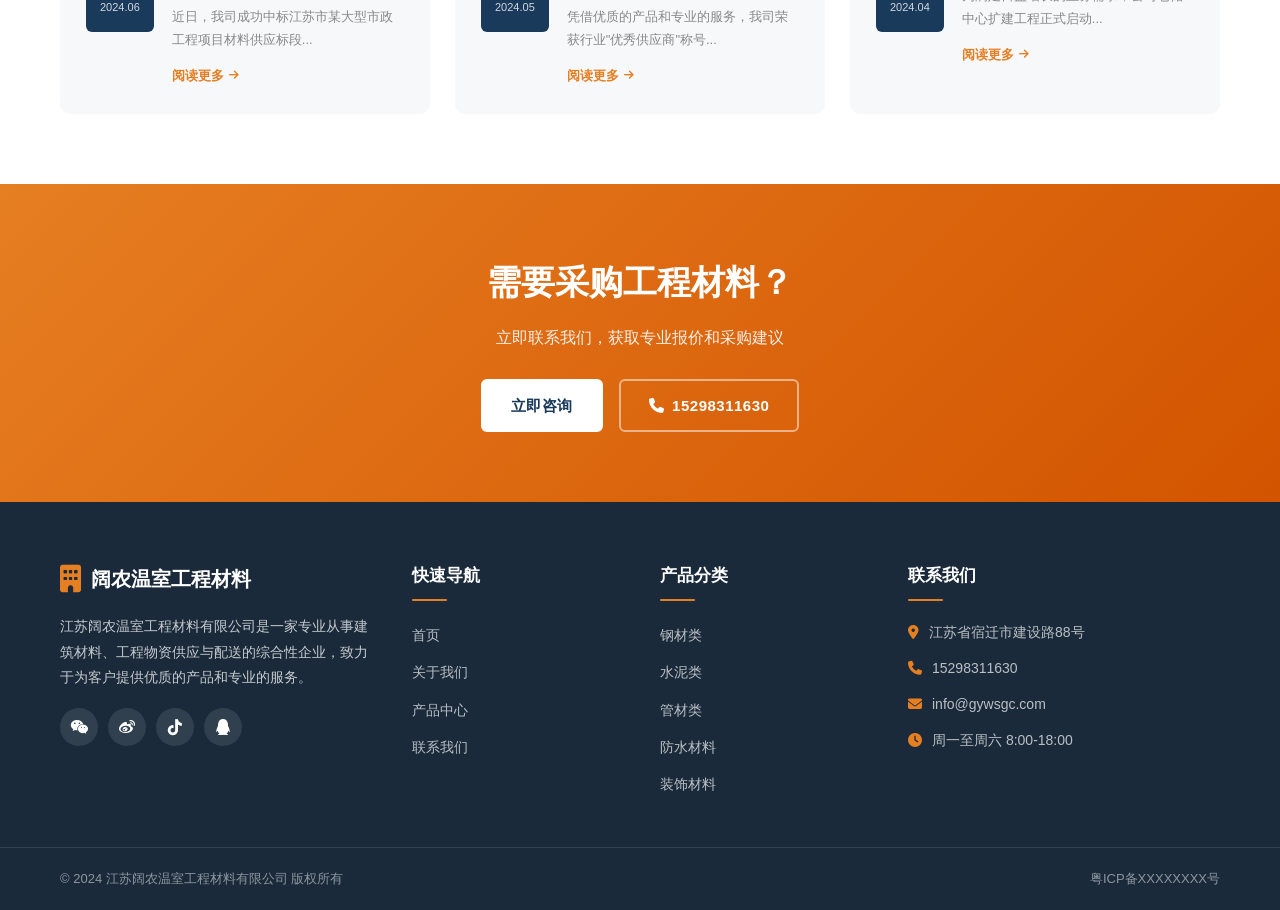
==== commit 8ef7f6e1: "fix(phone) & fix(address) & fix(company-name)" ====
--- a/index.html
+++ b/index.html
@@ -3,8 +3,8 @@
 <head>
     <meta charset="UTF-8">
     <meta name="viewport" content="width=device-width, initial-scale=1.0">
-    <title>江门广源工程材料有限公司 - 专业建材供应商</title>
-    <meta name="description" content="江门广源工程材料有限公司，专业从事建筑材料、工程物资供应，提供优质钢材、水泥、管材等工程材料。">
+    <title>江苏阔农温室工程材料有限公司 - 专业建材供应商</title>
+    <meta name="description" content="江苏阔农温室工程材料有限公司，专业从事建筑材料、工程物资供应，提供优质钢材、水泥、管材等工程材料。">
     <link rel="stylesheet" href="css/style.css">
     <link rel="stylesheet" href="https://cdnjs.cloudflare.com/ajax/libs/font-awesome/6.4.0/css/all.min.css">
 </head>
@@ -13,9 +13,9 @@
     <div class="top-bar">
         <div class="container top-bar-inner">
             <div class="top-bar-left">
-                <span><i class="fas fa-phone"></i> 0750-8888888</span>
+                <span><i class="fas fa-phone"></i> 15298311630</span>
                 <span><i class="fas fa-envelope"></i> info@gywsgc.com</span>
-                <span><i class="fas fa-map-marker-alt"></i> 广东省江门市蓬江区</span>
+                <span><i class="fas fa-map-marker-alt"></i> 江苏省宿迁市</span>
             </div>
             <div class="top-bar-right">
                 <a href="#" aria-label="微信"><i class="fab fa-weixin"></i></a>
@@ -33,7 +33,7 @@
                     <i class="fas fa-building"></i>
                 </div>
                 <div class="logo-text">
-                    <h1>广源工程材料</h1>
+                    <h1>阔农温室工程材料</h1>
                     <span>GUANGYUAN ENGINEERING</span>
                 </div>
             </a>
@@ -140,8 +140,8 @@
             </div>
             <div class="about-preview-content">
                 <span class="section-tag">关于我们</span>
-                <h2>江门广源工程材料有限公司</h2>
-                <p class="about-desc">公司成立于2005年，位于广东省江门市，是一家专业从事建筑材料、工程物资供应与配送的综合性企业。主营产品涵盖钢材、水泥、管材、防水材料、装饰材料等多个品类。</p>
+                <h2>江苏阔农温室工程材料有限公司</h2>
+                <p class="about-desc">公司成立于2005年，位于江苏市，是一家专业从事建筑材料、工程物资供应与配送的综合性企业。主营产品涵盖钢材、水泥、管材、防水材料、装饰材料等多个品类。</p>
                 <ul class="about-list">
                     <li><i class="fas fa-check-circle"></i> 年销售额突破2亿元</li>
                     <li><i class="fas fa-check-circle"></i> 仓储面积超10000㎡</li>
@@ -261,8 +261,8 @@
                         <span class="month">2024.06</span>
                     </div>
                     <div class="news-content">
-                        <h3>公司成功中标江门市重点项目材料供应</h3>
-                        <p>近日，我司成功中标江门市某大型市政工程项目材料供应标段...</p>
+                        <h3>公司成功中标江苏市重点项目材料供应</h3>
+                        <p>近日，我司成功中标江苏市某大型市政工程项目材料供应标段...</p>
                         <a href="#">阅读更多 <i class="fas fa-arrow-right"></i></a>
                     </div>
                 </div>
@@ -299,7 +299,7 @@
             <p>立即联系我们，获取专业报价和采购建议</p>
             <div class="cta-buttons">
                 <a href="contact.html" class="btn btn-light">立即咨询</a>
-                <a href="tel:07508888888" class="btn btn-outline-light"><i class="fas fa-phone"></i> 0750-8888888</a>
+                <a href="tel:07508888888" class="btn btn-outline-light"><i class="fas fa-phone"></i> 15298311630</a>
             </div>
         </div>
     </section>
@@ -310,9 +310,9 @@
             <div class="footer-col footer-about">
                 <div class="footer-logo">
                     <i class="fas fa-building"></i>
-                    <span>广源工程材料</span>
-                </div>
-                <p>江门广源工程材料有限公司是一家专业从事建筑材料、工程物资供应与配送的综合性企业，致力于为客户提供优质的产品和专业的服务。</p>
+                    <span>阔农温室工程材料</span>
+                </div>
+                <p>江苏阔农温室工程材料有限公司是一家专业从事建筑材料、工程物资供应与配送的综合性企业，致力于为客户提供优质的产品和专业的服务。</p>
                 <div class="footer-social">
                     <a href="#" aria-label="微信"><i class="fab fa-weixin"></i></a>
                     <a href="#" aria-label="微博"><i class="fab fa-weibo"></i></a>
@@ -342,9 +342,8 @@
             <div class="footer-col footer-contact">
                 <h3>联系我们</h3>
                 <ul>
-                    <li><i class="fas fa-map-marker-alt"></i> 广东省江门市蓬江区建设路88号</li>
-                    <li><i class="fas fa-phone"></i> 0750-8888888</li>
-                    <li><i class="fas fa-mobile-alt"></i> 138-8888-8888</li>
+                    <li><i class="fas fa-map-marker-alt"></i> 江苏省宿迁市建设路88号</li>
+                    <li><i class="fas fa-phone"></i> 15298311630</li>
                     <li><i class="fas fa-envelope"></i> info@gywsgc.com</li>
                     <li><i class="fas fa-clock"></i> 周一至周六 8:00-18:00</li>
                 </ul>
@@ -352,7 +351,7 @@
         </div>
         <div class="footer-bottom">
             <div class="container footer-bottom-inner">
-                <p>&copy; 2024 江门广源工程材料有限公司 版权所有</p>
+                <p>&copy; 2024 江苏阔农温室工程材料有限公司 版权所有</p>
                 <p><a href="#">粤ICP备XXXXXXXX号</a></p>
             </div>
         </div>
@@ -365,4 +364,4 @@
 
     <script src="js/main.js"></script>
 </body>
-</html>+</html>
--- a/css/style.css
+++ b/css/style.css
@@ -1,5 +1,5 @@
 /* ========================================
-   广源工程材料 - 主样式表
+   阔农温室工程材料 - 主样式表
    ======================================== */
 
 /* CSS 变量 */
@@ -1296,4 +1296,4 @@
     .cta-content h2 {
         font-size: 26px;
     }
-}+}
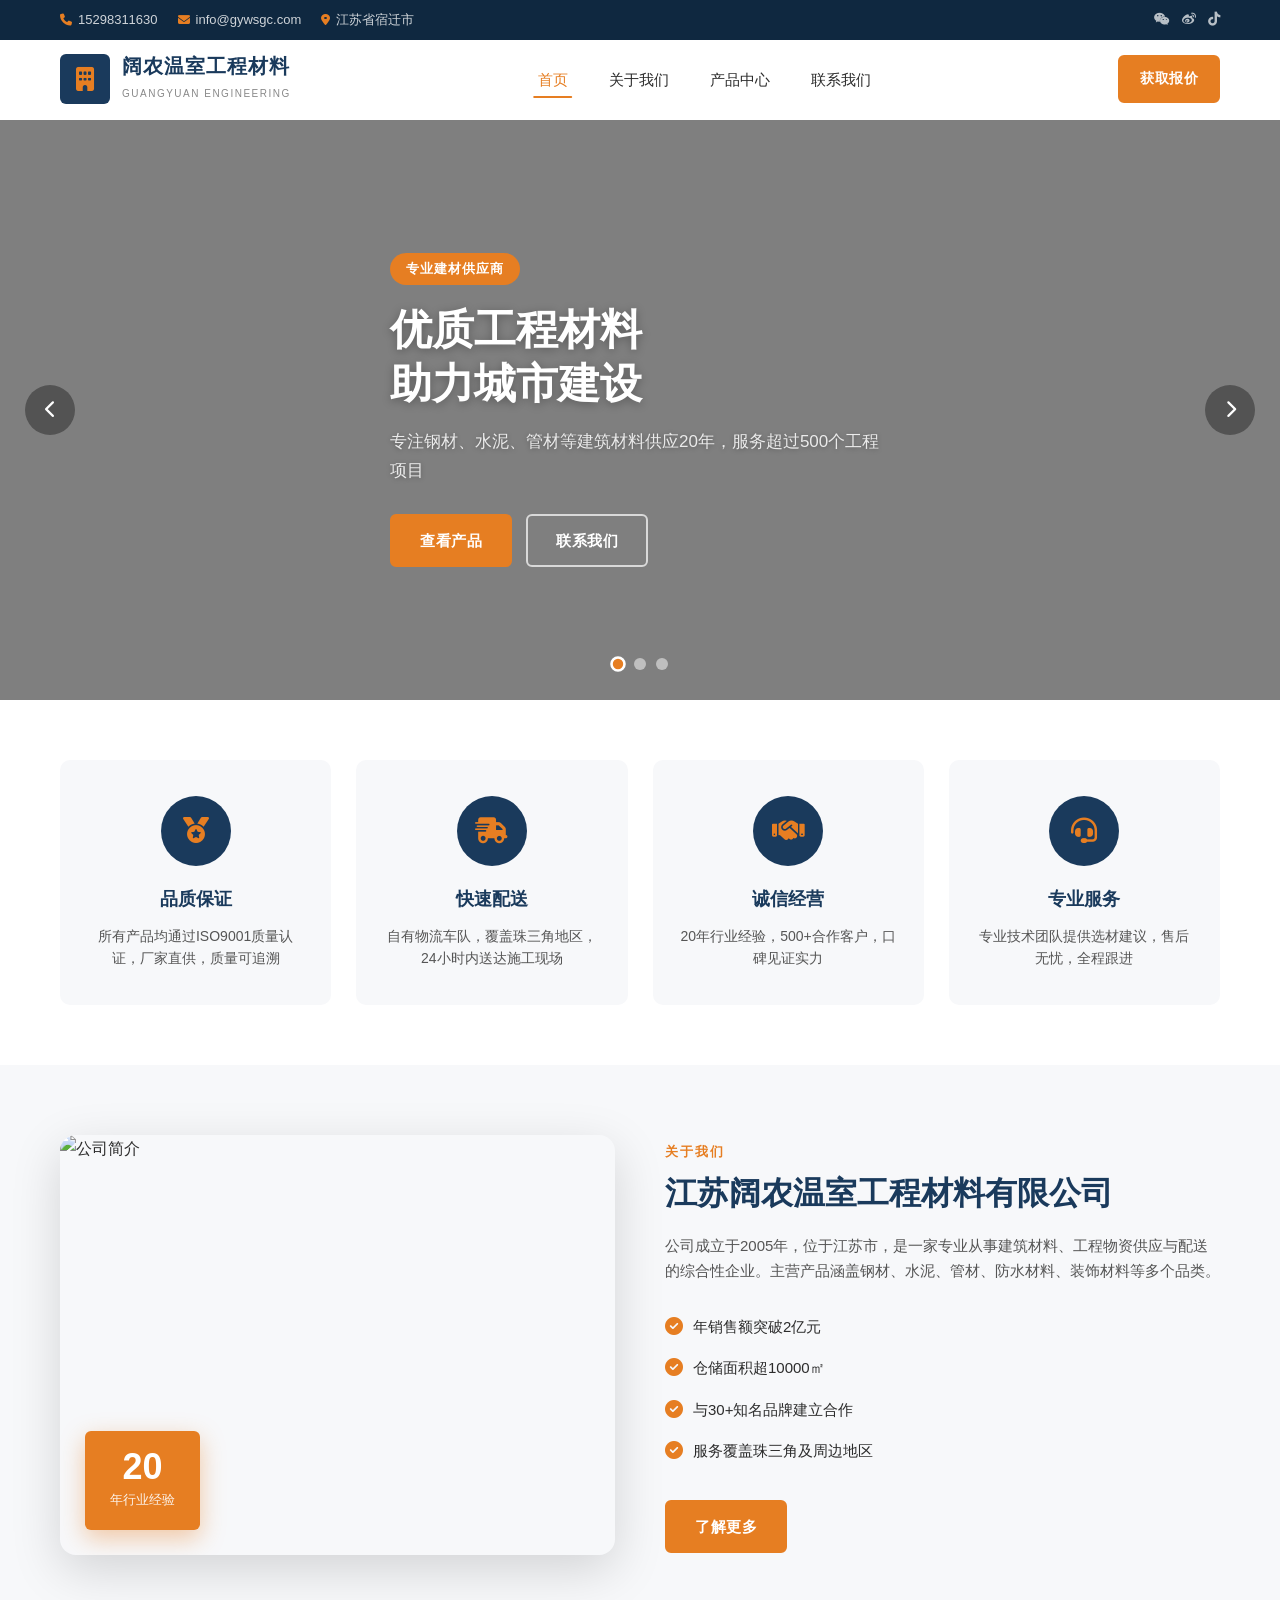
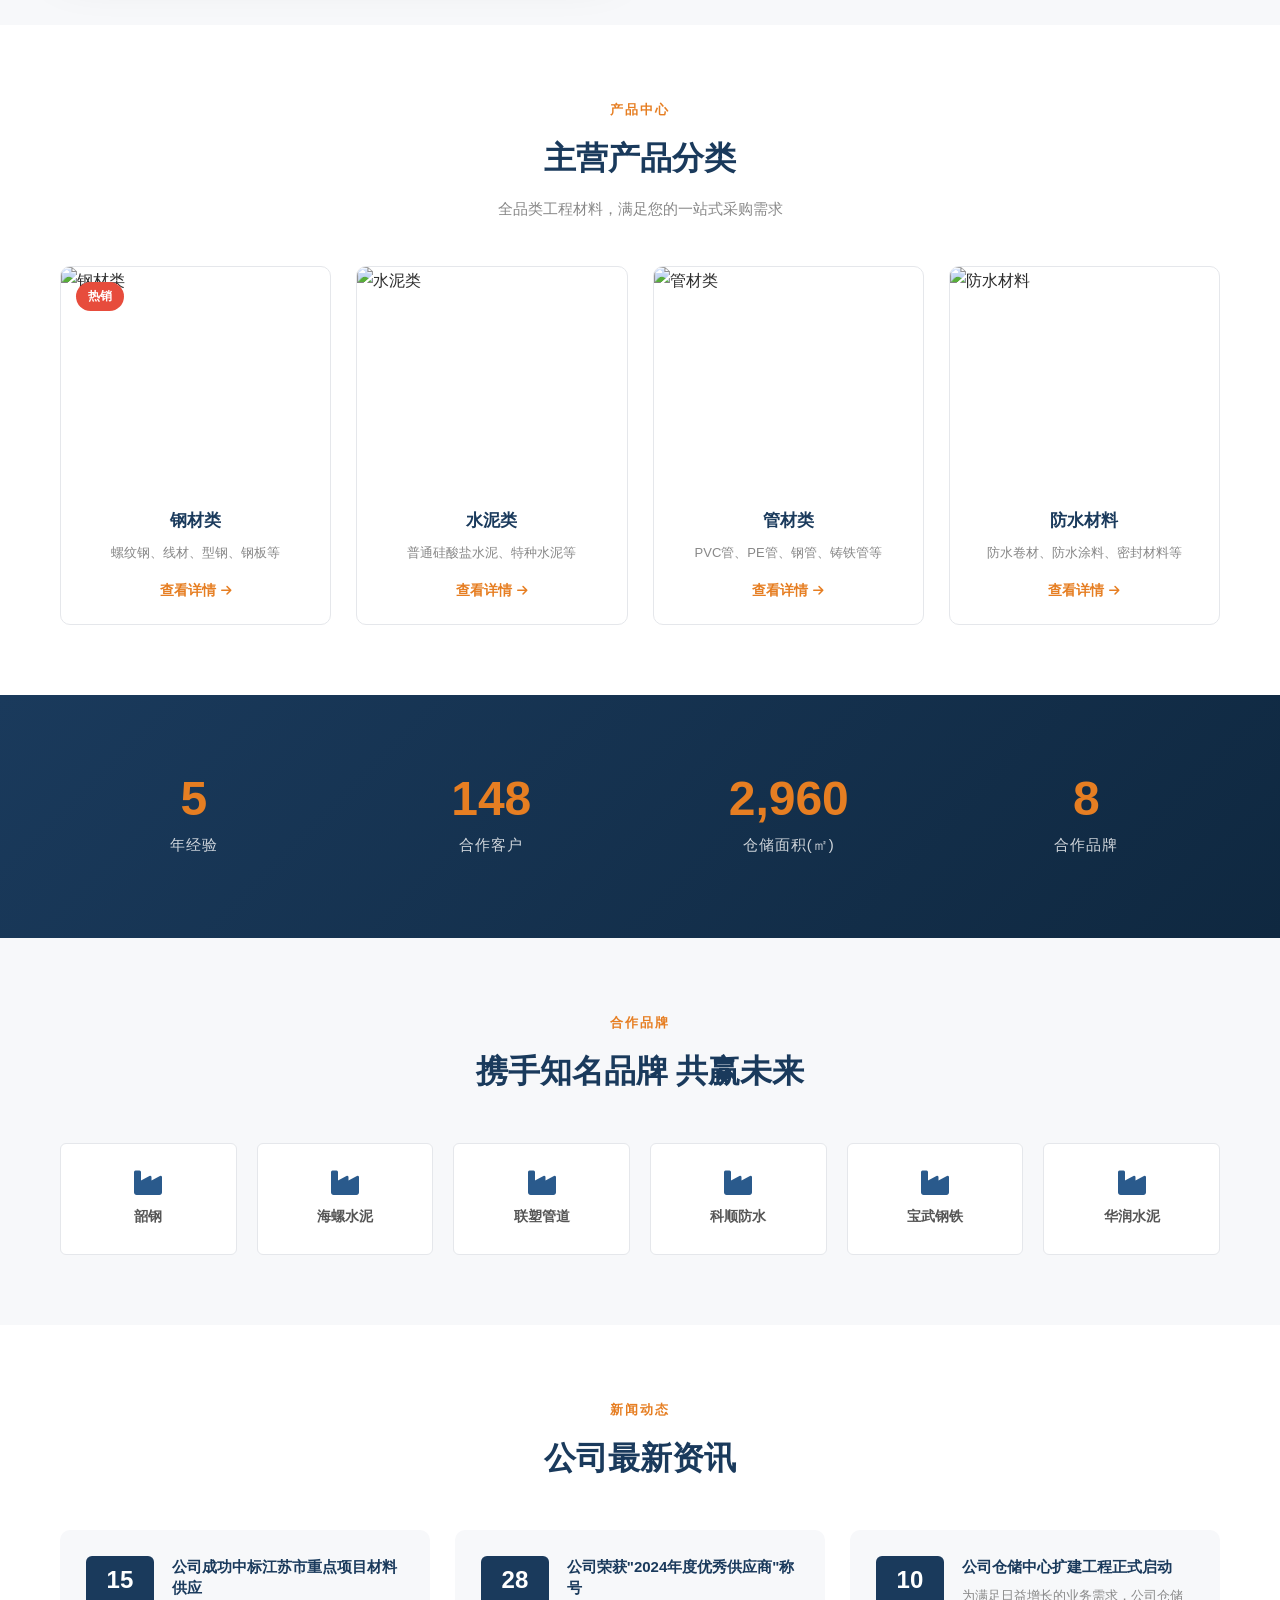
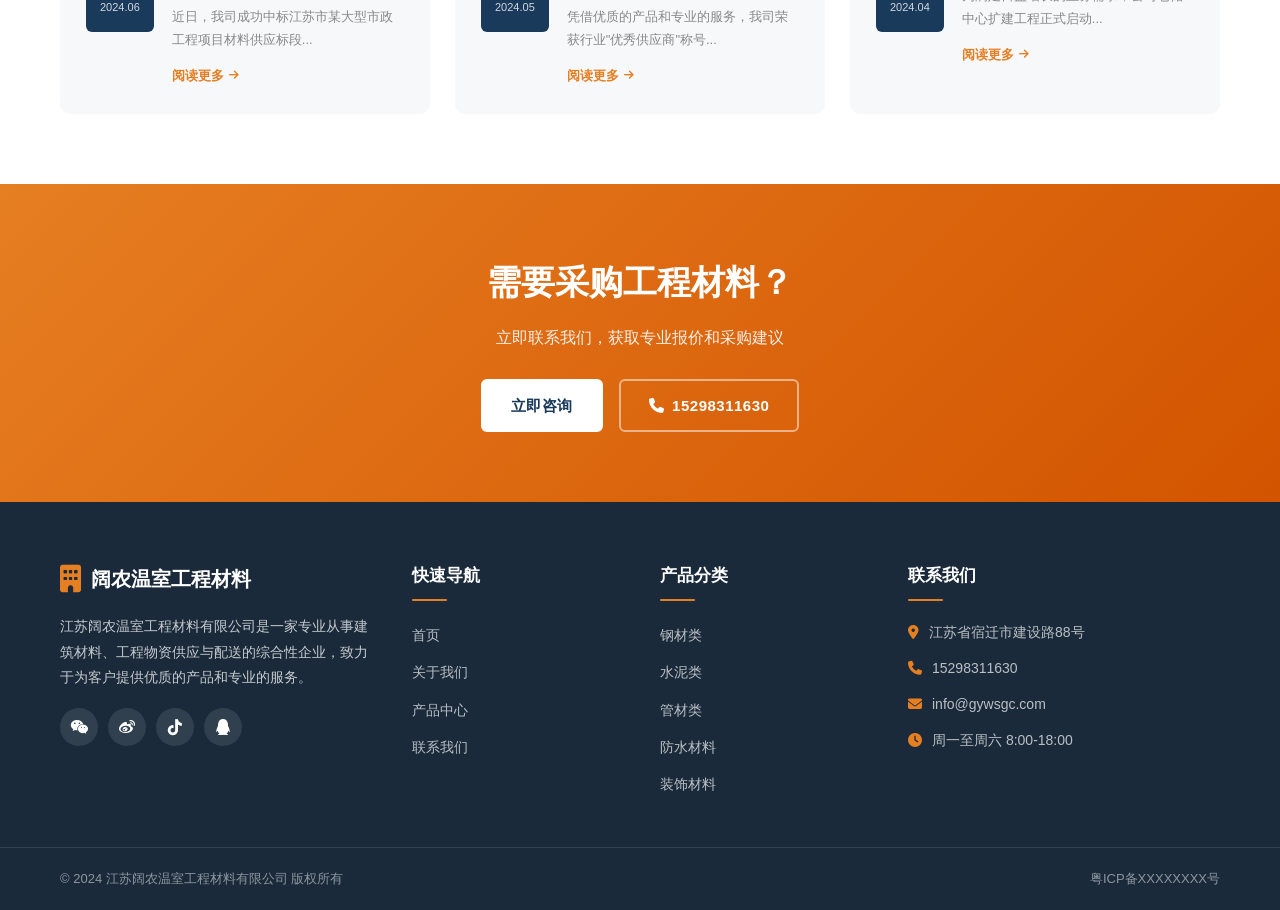
==== commit a69c10e5: "fix(title)" ====
--- a/index.html
+++ b/index.html
@@ -3,7 +3,7 @@
 <head>
     <meta charset="UTF-8">
     <meta name="viewport" content="width=device-width, initial-scale=1.0">
-    <title>江苏阔农温室工程材料有限公司 - 专业建材供应商</title>
+    <title>西藏那曲智能温室厂家_那曲智能温室大棚/智慧农业种植温室/智慧温室厂家_阔农温室工程服务那曲色尼|嘉黎|比如|索县|巴青|聂荣|安多|申扎|班戈|尼玛|双湖</title>
     <meta name="description" content="江苏阔农温室工程材料有限公司，专业从事建筑材料、工程物资供应，提供优质钢材、水泥、管材等工程材料。">
     <link rel="stylesheet" href="css/style.css">
     <link rel="stylesheet" href="https://cdnjs.cloudflare.com/ajax/libs/font-awesome/6.4.0/css/all.min.css">
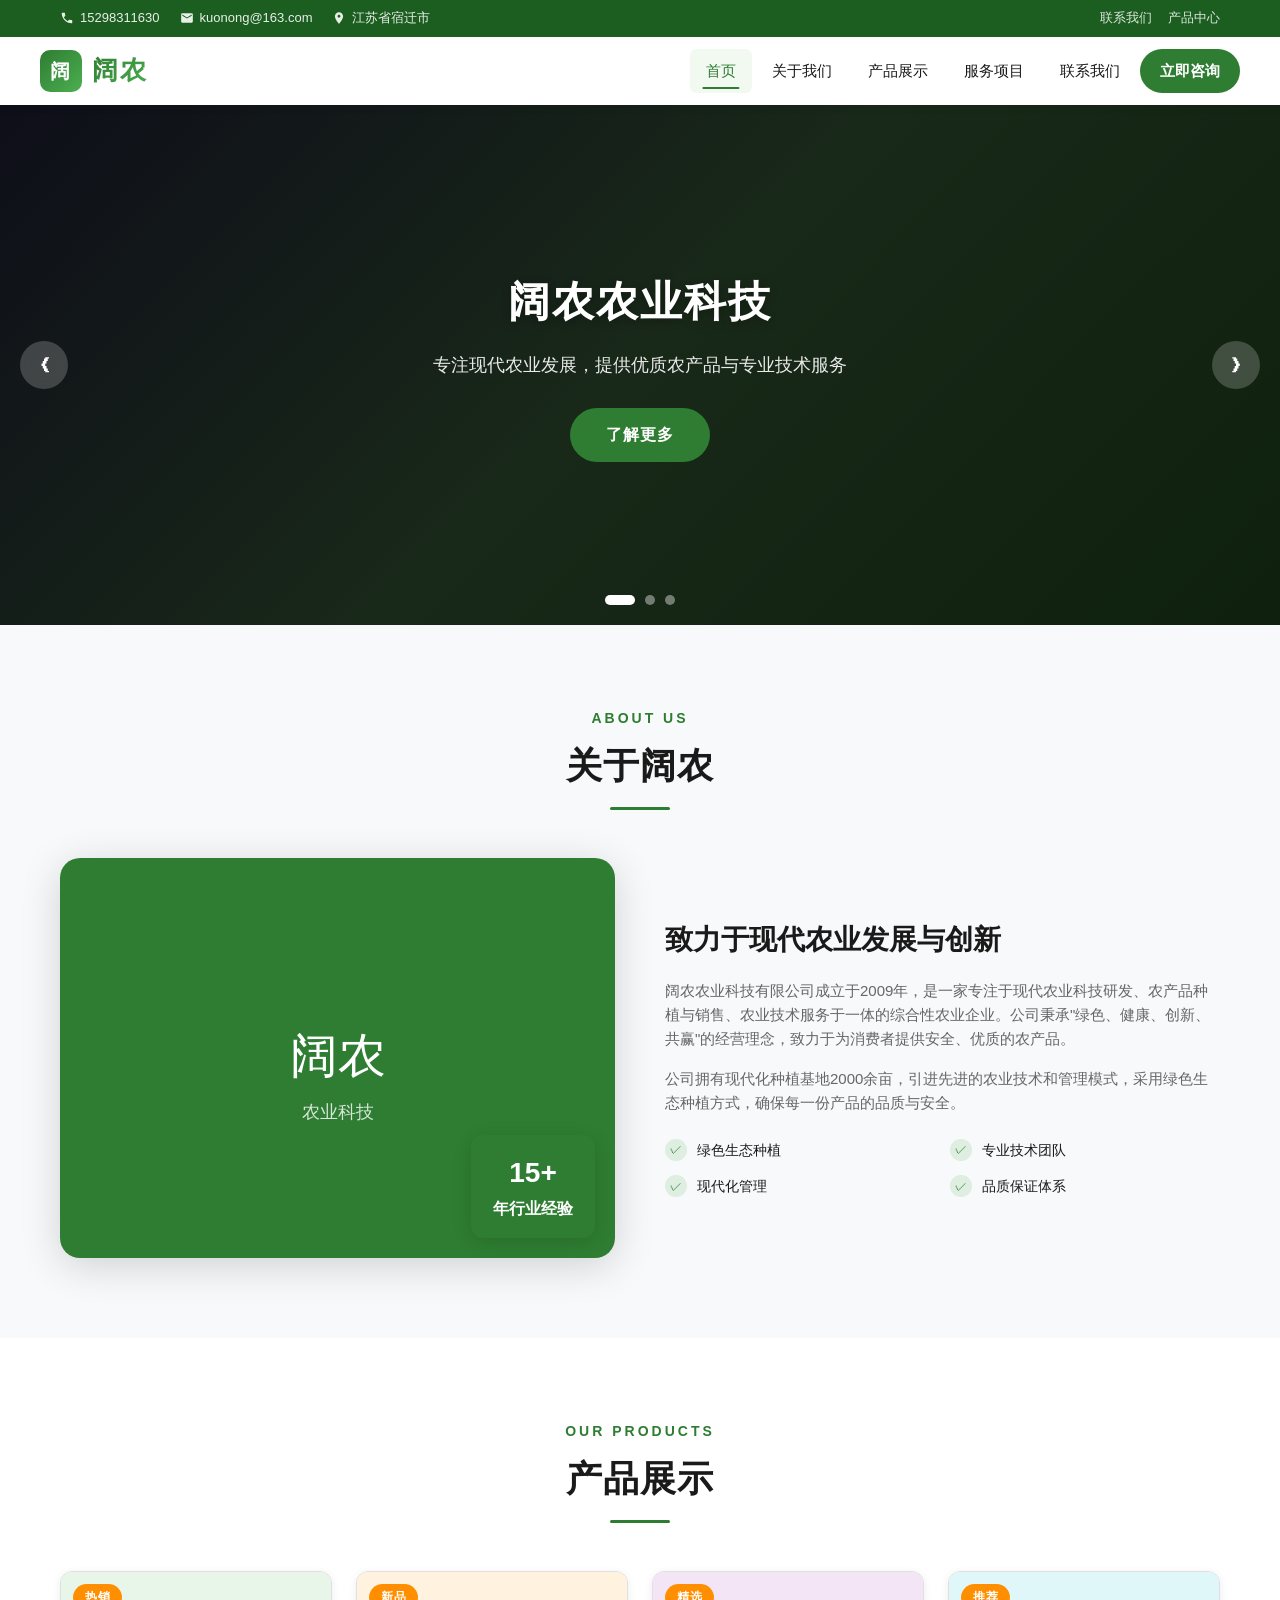
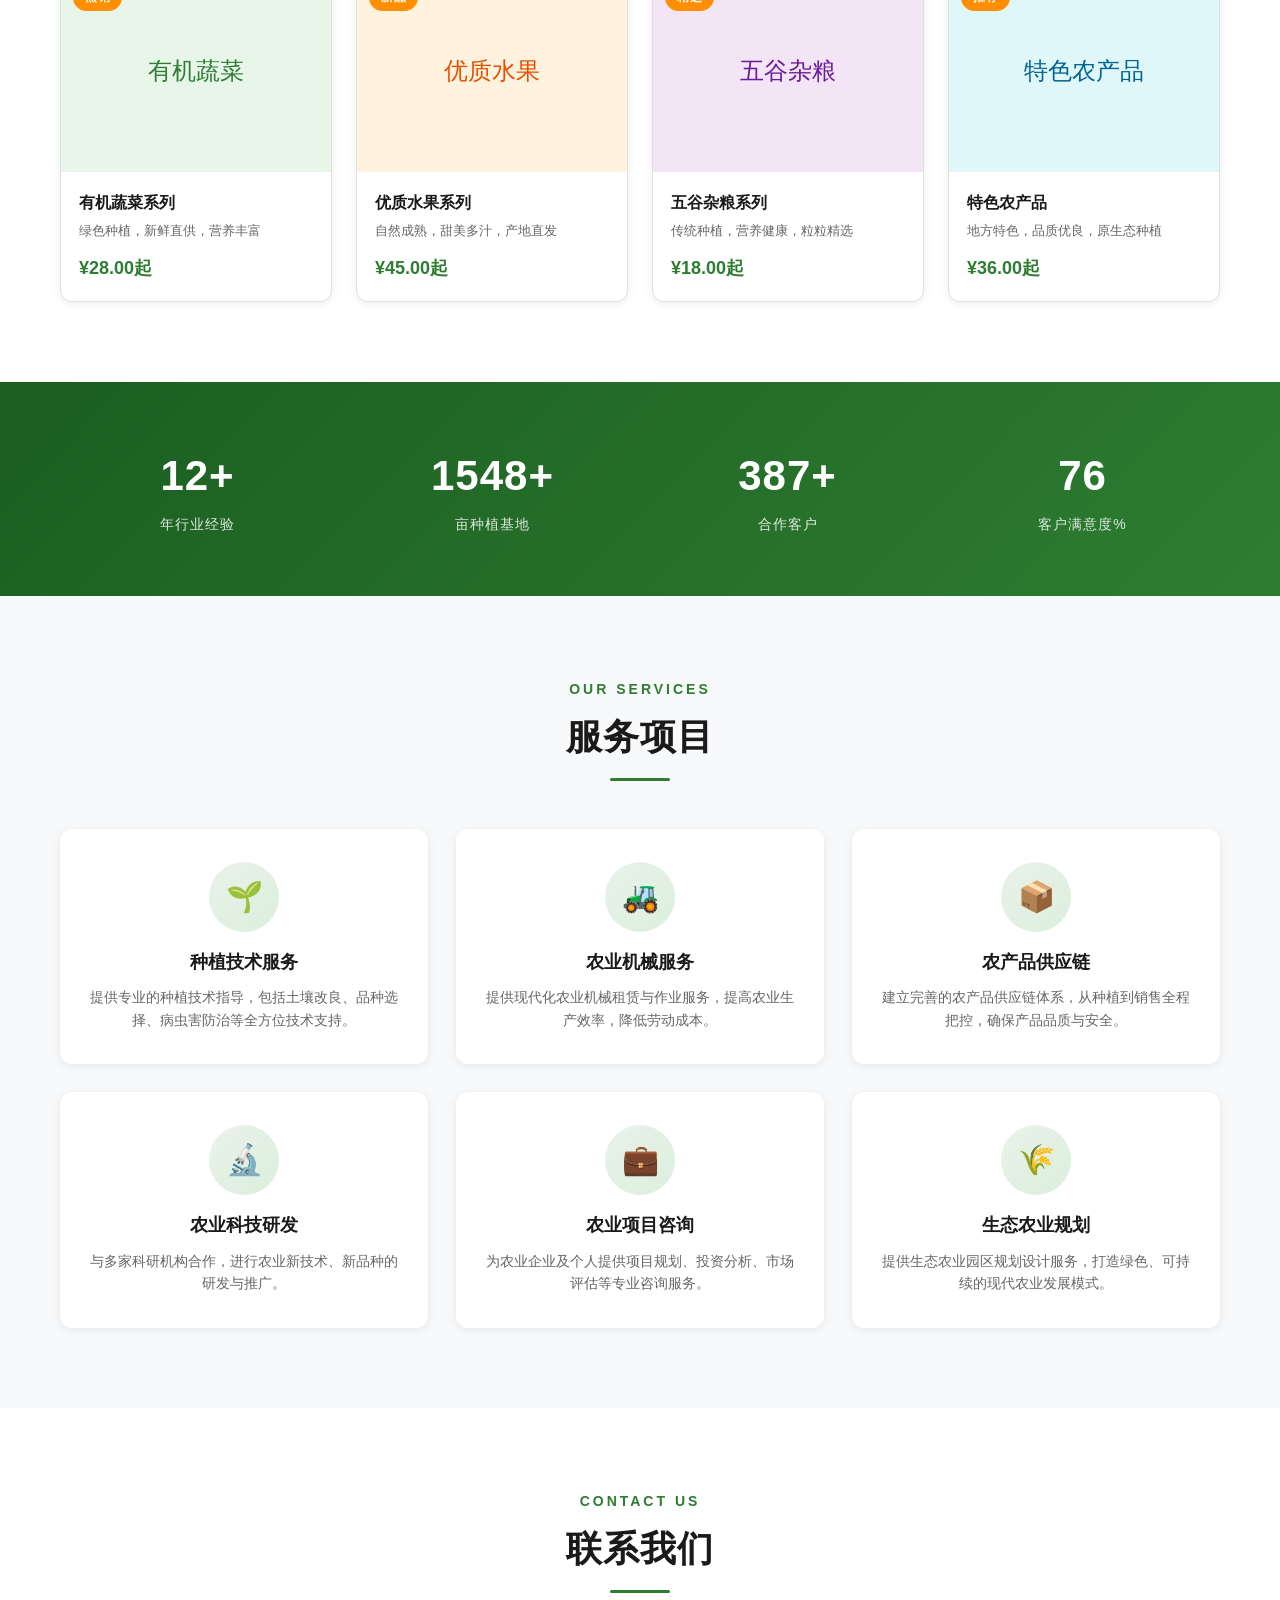
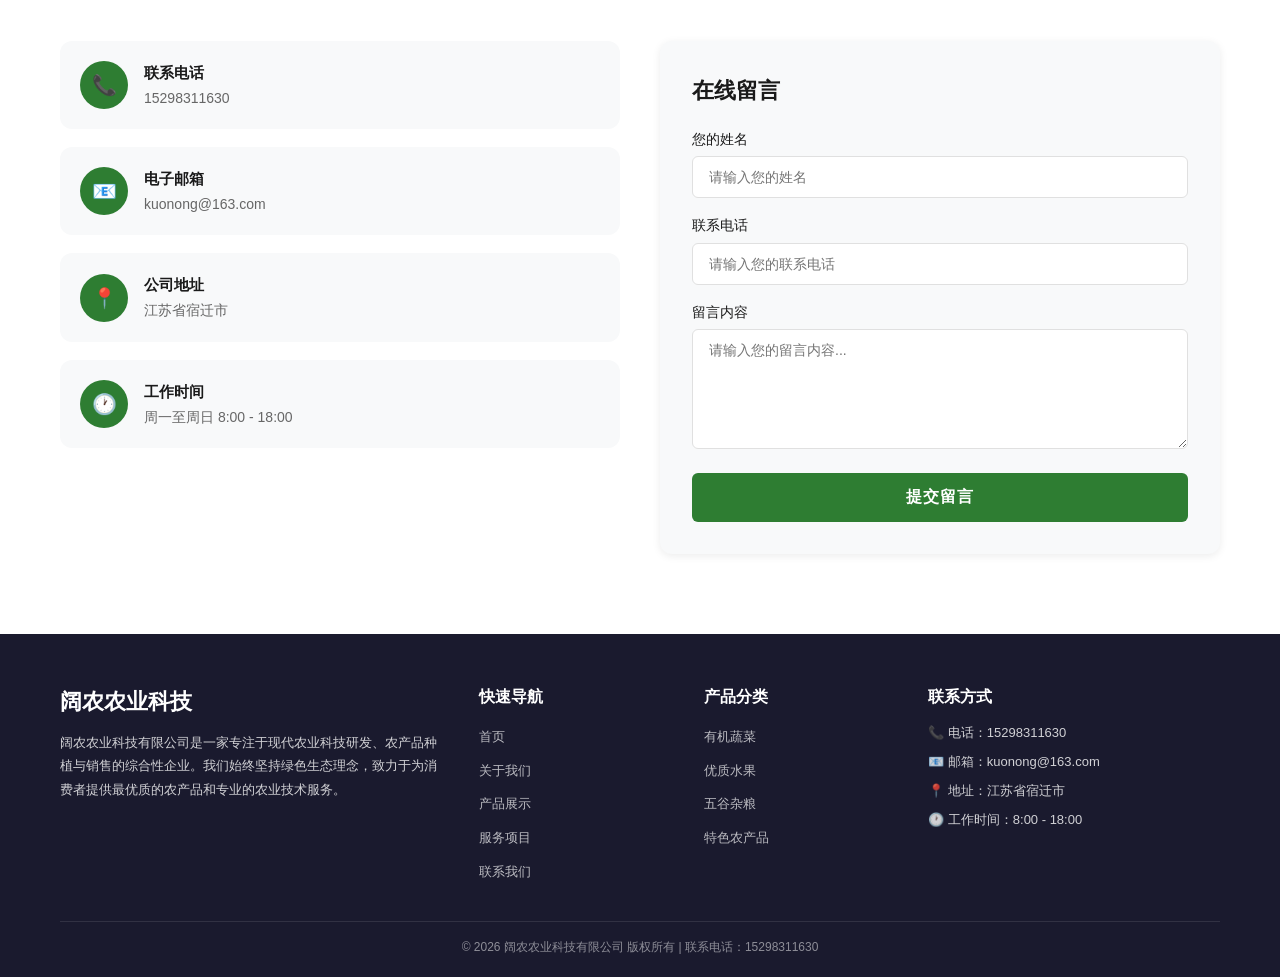
==== commit 2766be88: "refactor" ====
--- a/index.html
+++ b/index.html
@@ -3,365 +3,1584 @@
 <head>
     <meta charset="UTF-8">
     <meta name="viewport" content="width=device-width, initial-scale=1.0">
-    <title>西藏那曲智能温室厂家_那曲智能温室大棚/智慧农业种植温室/智慧温室厂家_阔农温室工程服务那曲色尼|嘉黎|比如|索县|巴青|聂荣|安多|申扎|班戈|尼玛|双湖</title>
-    <meta name="description" content="江苏阔农温室工程材料有限公司，专业从事建筑材料、工程物资供应，提供优质钢材、水泥、管材等工程材料。">
-    <link rel="stylesheet" href="css/style.css">
-    <link rel="stylesheet" href="https://cdnjs.cloudflare.com/ajax/libs/font-awesome/6.4.0/css/all.min.css">
+    <title>阔农 - 专业农业科技服务</title>
+    <meta name="description" content="阔农 - 专业农业科技服务，提供优质农产品及农业解决方案。联系电话：15298311630">
+    <style>
+        :root {
+            --primary: #2e7d32;
+            --primary-dark: #1b5e20;
+            --primary-light: #4caf50;
+            --accent: #ff8f00;
+            --text-dark: #1a1a1a;
+            --text-light: #666;
+            --text-white: #fff;
+            --bg-light: #f8f9fa;
+            --bg-white: #ffffff;
+            --bg-dark: #1a1a2e;
+            --border-color: #e0e0e0;
+            --shadow-sm: 0 2px 8px rgba(0, 0, 0, 0.08);
+            --shadow-md: 0 4px 20px rgba(0, 0, 0, 0.12);
+            --shadow-lg: 0 8px 40px rgba(0, 0, 0, 0.16);
+            --radius-sm: 6px;
+            --radius-md: 12px;
+            --radius-lg: 20px;
+            --radius-xl: 30px;
+            --transition: 0.3s cubic-bezier(0.4, 0, 0.2, 1);
+            --font-family: 'PingFang SC', 'Microsoft YaHei', 'Helvetica Neue', Arial, sans-serif;
+        }
+
+        * {
+            margin: 0;
+            padding: 0;
+            box-sizing: border-box;
+        }
+
+        html {
+            scroll-behavior: smooth;
+            -webkit-tap-highlight-color: transparent;
+        }
+
+        body {
+            font-family: var(--font-family);
+            color: var(--text-dark);
+            background: var(--bg-white);
+            line-height: 1.6;
+            overflow-x: hidden;
+            -webkit-font-smoothing: antialiased;
+            -moz-osx-font-smoothing: grayscale;
+        }
+
+        /* 加载动画 */
+        .page-loader {
+            position: fixed;
+            top: 0;
+            left: 0;
+            width: 100%;
+            height: 100%;
+            background: #fff;
+            display: flex;
+            align-items: center;
+            justify-content: center;
+            z-index: 99999;
+            transition: opacity 0.5s ease, visibility 0.5s ease;
+        }
+        .page-loader.hidden {
+            opacity: 0;
+            visibility: hidden;
+        }
+        .loader-spinner {
+            width: 50px;
+            height: 50px;
+            border: 4px solid #e0e0e0;
+            border-top-color: var(--primary);
+            border-radius: 50%;
+            animation: spin 0.8s linear infinite;
+        }
+        @keyframes spin {
+            to {
+                transform: rotate(360deg);
+            }
+        }
+
+        /* 顶部信息栏 */
+        .top-bar {
+            background: var(--primary-dark);
+            color: rgba(255, 255, 255, 0.9);
+            font-size: 13px;
+            padding: 8px 0;
+            position: relative;
+            z-index: 1001;
+        }
+        .top-bar .container {
+            display: flex;
+            justify-content: space-between;
+            align-items: center;
+            flex-wrap: wrap;
+            gap: 8px;
+        }
+        .top-bar .contact-info {
+            display: flex;
+            align-items: center;
+            gap: 20px;
+            flex-wrap: wrap;
+        }
+        .top-bar .contact-info span {
+            display: flex;
+            align-items: center;
+            gap: 6px;
+        }
+        .top-bar .contact-info svg {
+            width: 14px;
+            height: 14px;
+            fill: currentColor;
+        }
+        .top-bar .top-links {
+            display: flex;
+            gap: 16px;
+            align-items: center;
+        }
+        .top-bar .top-links a {
+            color: rgba(255, 255, 255, 0.85);
+            text-decoration: none;
+            transition: color var(--transition);
+            font-size: 13px;
+        }
+        .top-bar .top-links a:hover {
+            color: #fff;
+        }
+
+        /* 导航栏 */
+        .navbar {
+            background: #fff;
+            box-shadow: var(--shadow-sm);
+            position: sticky;
+            top: 0;
+            z-index: 1000;
+            transition: box-shadow var(--transition);
+        }
+        .navbar.scrolled {
+            box-shadow: var(--shadow-md);
+        }
+        .navbar .container {
+            display: flex;
+            justify-content: space-between;
+            align-items: center;
+            padding: 12px 0;
+            gap: 20px;
+        }
+        .navbar .logo {
+            display: flex;
+            align-items: center;
+            gap: 10px;
+            text-decoration: none;
+            font-size: 26px;
+            font-weight: 700;
+            color: var(--primary);
+            letter-spacing: 2px;
+        }
+        .navbar .logo .logo-icon {
+            width: 42px;
+            height: 42px;
+            background: linear-gradient(135deg, var(--primary), var(--primary-light));
+            border-radius: 10px;
+            display: flex;
+            align-items: center;
+            justify-content: center;
+            color: #fff;
+            font-size: 20px;
+            font-weight: bold;
+            flex-shrink: 0;
+        }
+        .navbar .logo span {
+            background: linear-gradient(135deg, var(--primary), var(--primary-light));
+            -webkit-background-clip: text;
+            -webkit-text-fill-color: transparent;
+            background-clip: text;
+        }
+        .nav-menu {
+            display: flex;
+            list-style: none;
+            gap: 4px;
+            align-items: center;
+        }
+        .nav-menu li a {
+            display: block;
+            padding: 10px 16px;
+            text-decoration: none;
+            color: var(--text-dark);
+            font-size: 15px;
+            font-weight: 500;
+            border-radius: var(--radius-sm);
+            transition: all var(--transition);
+            position: relative;
+            white-space: nowrap;
+        }
+        .nav-menu li a::after {
+            content: '';
+            position: absolute;
+            bottom: 4px;
+            left: 50%;
+            transform: translateX(-50%);
+            width: 0;
+            height: 2px;
+            background: var(--primary);
+            border-radius: 2px;
+            transition: width var(--transition);
+        }
+        .nav-menu li a:hover,
+        .nav-menu li a.active {
+            color: var(--primary);
+            background: rgba(76, 175, 80, 0.08);
+        }
+        .nav-menu li a:hover::after,
+        .nav-menu li a.active::after {
+            width: 60%;
+        }
+        .nav-cta {
+            background: var(--primary) !important;
+            color: #fff !important;
+            padding: 10px 20px !important;
+            border-radius: 30px !important;
+            font-weight: 600 !important;
+            transition: all var(--transition) !important;
+        }
+        .nav-cta::after {
+            display: none !important;
+        }
+        .nav-cta:hover {
+            background: var(--primary-dark) !important;
+            transform: translateY(-2px);
+            box-shadow: 0 8px 20px rgba(46, 125, 50, 0.3);
+        }
+        .hamburger {
+            display: none;
+            flex-direction: column;
+            cursor: pointer;
+            gap: 5px;
+            padding: 8px;
+            background: none;
+            border: none;
+            z-index: 1002;
+        }
+        .hamburger span {
+            width: 26px;
+            height: 3px;
+            background: var(--text-dark);
+            border-radius: 3px;
+            transition: all var(--transition);
+            display: block;
+        }
+        .hamburger.active span:nth-child(1) {
+            transform: rotate(45deg) translate(6px, 6px);
+        }
+        .hamburger.active span:nth-child(2) {
+            opacity: 0;
+            transform: scaleX(0);
+        }
+        .hamburger.active span:nth-child(3) {
+            transform: rotate(-45deg) translate(6px, -6px);
+        }
+
+        /* Hero轮播 */
+        .hero-carousel {
+            position: relative;
+            height: 520px;
+            overflow: hidden;
+            background: #1a1a2e;
+        }
+        .carousel-slide {
+            position: absolute;
+            inset: 0;
+            opacity: 0;
+            transition: opacity 0.8s ease;
+            display: flex;
+            align-items: center;
+            justify-content: center;
+        }
+        .carousel-slide.active {
+            opacity: 1;
+        }
+        .carousel-slide .slide-bg {
+            position: absolute;
+            inset: 0;
+            background-size: cover;
+            background-position: center;
+            background-repeat: no-repeat;
+            filter: brightness(0.55);
+        }
+        .carousel-slide .slide-content {
+            position: relative;
+            z-index: 2;
+            text-align: center;
+            color: #fff;
+            padding: 0 20px;
+            max-width: 800px;
+        }
+        .carousel-slide .slide-content h1 {
+            font-size: 42px;
+            font-weight: 700;
+            margin-bottom: 16px;
+            letter-spacing: 2px;
+            text-shadow: 0 2px 10px rgba(0, 0, 0, 0.3);
+            animation: fadeInUp 0.8s ease;
+        }
+        .carousel-slide .slide-content p {
+            font-size: 18px;
+            margin-bottom: 28px;
+            opacity: 0.9;
+            animation: fadeInUp 1s ease;
+        }
+        .carousel-slide .slide-content .btn {
+            display: inline-block;
+            padding: 14px 36px;
+            background: var(--primary);
+            color: #fff;
+            border-radius: 30px;
+            text-decoration: none;
+            font-weight: 600;
+            font-size: 16px;
+            transition: all var(--transition);
+            animation: fadeInUp 1.2s ease;
+            border: none;
+            cursor: pointer;
+            letter-spacing: 1px;
+        }
+        .carousel-slide .slide-content .btn:hover {
+            background: var(--primary-dark);
+            transform: translateY(-3px);
+            box-shadow: 0 12px 30px rgba(46, 125, 50, 0.4);
+        }
+        @keyframes fadeInUp {
+            from {
+                opacity: 0;
+                transform: translateY(30px);
+            }
+            to {
+                opacity: 1;
+                transform: translateY(0);
+            }
+        }
+        .carousel-btn {
+            position: absolute;
+            top: 50%;
+            transform: translateY(-50%);
+            background: rgba(255, 255, 255, 0.2);
+            border: none;
+            width: 48px;
+            height: 48px;
+            border-radius: 50%;
+            cursor: pointer;
+            z-index: 5;
+            display: flex;
+            align-items: center;
+            justify-content: center;
+            color: #fff;
+            font-size: 20px;
+            transition: all var(--transition);
+            backdrop-filter: blur(10px);
+            -webkit-backdrop-filter: blur(10px);
+        }
+        .carousel-btn:hover {
+            background: rgba(255, 255, 255, 0.35);
+            transform: translateY(-50%) scale(1.08);
+        }
+        .carousel-btn.prev {
+            left: 20px;
+        }
+        .carousel-btn.next {
+            right: 20px;
+        }
+        .carousel-dots {
+            position: absolute;
+            bottom: 20px;
+            left: 50%;
+            transform: translateX(-50%);
+            display: flex;
+            gap: 10px;
+            z-index: 5;
+        }
+        .carousel-dots .dot {
+            width: 10px;
+            height: 10px;
+            border-radius: 50%;
+            background: rgba(255, 255, 255, 0.4);
+            border: none;
+            cursor: pointer;
+            transition: all var(--transition);
+        }
+        .carousel-dots .dot.active {
+            background: #fff;
+            width: 30px;
+            border-radius: 5px;
+        }
+
+        /* 通用容器 */
+        .container {
+            max-width: 1200px;
+            margin: 0 auto;
+            padding: 0 20px;
+        }
+
+        /* 分区标题 */
+        .section-title {
+            text-align: center;
+            margin-bottom: 48px;
+        }
+        .section-title .subtitle {
+            display: inline-block;
+            color: var(--primary);
+            font-size: 14px;
+            font-weight: 600;
+            letter-spacing: 3px;
+            text-transform: uppercase;
+            margin-bottom: 8px;
+        }
+        .section-title h2 {
+            font-size: 36px;
+            font-weight: 700;
+            letter-spacing: 1px;
+            margin-bottom: 12px;
+        }
+        .section-title .title-line {
+            width: 60px;
+            height: 3px;
+            background: var(--primary);
+            margin: 0 auto;
+            border-radius: 2px;
+        }
+
+        /* 关于我们 */
+        .about-section {
+            padding: 80px 0;
+            background: var(--bg-light);
+        }
+        .about-grid {
+            display: grid;
+            grid-template-columns: 1fr 1fr;
+            gap: 50px;
+            align-items: center;
+        }
+        .about-image {
+            position: relative;
+            border-radius: var(--radius-lg);
+            overflow: hidden;
+            box-shadow: var(--shadow-lg);
+        }
+        .about-image img {
+            width: 100%;
+            height: 400px;
+            object-fit: cover;
+            display: block;
+        }
+        .about-image .exp-badge {
+            position: absolute;
+            bottom: 20px;
+            right: 20px;
+            background: var(--primary);
+            color: #fff;
+            padding: 16px 22px;
+            border-radius: var(--radius-md);
+            text-align: center;
+            font-weight: 700;
+            box-shadow: var(--shadow-md);
+        }
+        .about-image .exp-badge .number {
+            font-size: 28px;
+            display: block;
+        }
+        .about-content h3 {
+            font-size: 28px;
+            margin-bottom: 16px;
+            font-weight: 700;
+            color: var(--text-dark);
+        }
+        .about-content p {
+            color: var(--text-light);
+            margin-bottom: 16px;
+            font-size: 15px;
+        }
+        .about-features {
+            display: grid;
+            grid-template-columns: 1fr 1fr;
+            gap: 14px;
+            margin-top: 24px;
+        }
+        .about-feature {
+            display: flex;
+            align-items: center;
+            gap: 10px;
+            font-size: 14px;
+            font-weight: 500;
+            color: var(--text-dark);
+        }
+        .about-feature .check-icon {
+            width: 22px;
+            height: 22px;
+            background: rgba(76, 175, 80, 0.15);
+            border-radius: 50%;
+            display: flex;
+            align-items: center;
+            justify-content: center;
+            color: var(--primary);
+            font-size: 12px;
+            flex-shrink: 0;
+        }
+
+        /* 产品展示 */
+        .products-section {
+            padding: 80px 0;
+            background: #fff;
+        }
+        .products-grid {
+            display: grid;
+            grid-template-columns: repeat(4, 1fr);
+            gap: 24px;
+        }
+        .product-card {
+            background: #fff;
+            border-radius: var(--radius-md);
+            overflow: hidden;
+            box-shadow: var(--shadow-sm);
+            transition: all var(--transition);
+            border: 1px solid var(--border-color);
+            cursor: pointer;
+        }
+        .product-card:hover {
+            transform: translateY(-8px);
+            box-shadow: var(--shadow-lg);
+            border-color: var(--primary-light);
+        }
+        .product-card .product-img {
+            height: 200px;
+            overflow: hidden;
+            position: relative;
+        }
+        .product-card .product-img img {
+            width: 100%;
+            height: 100%;
+            object-fit: cover;
+            transition: transform 0.5s ease;
+        }
+        .product-card:hover .product-img img {
+            transform: scale(1.1);
+        }
+        .product-card .product-tag {
+            position: absolute;
+            top: 12px;
+            left: 12px;
+            background: var(--accent);
+            color: #fff;
+            padding: 4px 12px;
+            border-radius: 20px;
+            font-size: 12px;
+            font-weight: 600;
+            letter-spacing: 0.5px;
+        }
+        .product-card .product-info {
+            padding: 18px;
+        }
+        .product-card .product-info h4 {
+            font-size: 16px;
+            font-weight: 600;
+            margin-bottom: 6px;
+        }
+        .product-card .product-info p {
+            font-size: 13px;
+            color: var(--text-light);
+            margin-bottom: 12px;
+        }
+        .product-card .product-info .price {
+            color: var(--primary);
+            font-weight: 700;
+            font-size: 18px;
+        }
+
+        /* 服务项目 */
+        .services-section {
+            padding: 80px 0;
+            background: var(--bg-light);
+        }
+        .services-grid {
+            display: grid;
+            grid-template-columns: repeat(3, 1fr);
+            gap: 28px;
+        }
+        .service-card {
+            background: #fff;
+            padding: 32px 24px;
+            border-radius: var(--radius-md);
+            text-align: center;
+            box-shadow: var(--shadow-sm);
+            transition: all var(--transition);
+            border: 1px solid transparent;
+        }
+        .service-card:hover {
+            box-shadow: var(--shadow-md);
+            border-color: var(--primary-light);
+            transform: translateY(-4px);
+        }
+        .service-icon {
+            width: 70px;
+            height: 70px;
+            background: linear-gradient(135deg, rgba(46, 125, 50, 0.1), rgba(76, 175, 80, 0.2));
+            border-radius: 50%;
+            display: flex;
+            align-items: center;
+            justify-content: center;
+            margin: 0 auto 16px;
+            font-size: 30px;
+        }
+        .service-card h4 {
+            font-size: 18px;
+            font-weight: 600;
+            margin-bottom: 10px;
+        }
+        .service-card p {
+            font-size: 14px;
+            color: var(--text-light);
+        }
+
+        /* 数据统计 */
+        .stats-section {
+            padding: 60px 0;
+            background: linear-gradient(135deg, var(--primary-dark), var(--primary));
+            color: #fff;
+        }
+        .stats-grid {
+            display: grid;
+            grid-template-columns: repeat(4, 1fr);
+            gap: 20px;
+            text-align: center;
+        }
+        .stat-item .stat-number {
+            font-size: 42px;
+            font-weight: 700;
+            letter-spacing: 1px;
+            margin-bottom: 4px;
+        }
+        .stat-item .stat-label {
+            font-size: 14px;
+            opacity: 0.85;
+            letter-spacing: 1px;
+        }
+
+        /* 联系我们 */
+        .contact-section {
+            padding: 80px 0;
+            background: #fff;
+        }
+        .contact-grid {
+            display: grid;
+            grid-template-columns: 1fr 1fr;
+            gap: 40px;
+        }
+        .contact-info-cards {
+            display: flex;
+            flex-direction: column;
+            gap: 18px;
+        }
+        .contact-card {
+            display: flex;
+            align-items: center;
+            gap: 16px;
+            padding: 20px;
+            background: var(--bg-light);
+            border-radius: var(--radius-md);
+            transition: all var(--transition);
+        }
+        .contact-card:hover {
+            background: #fff;
+            box-shadow: var(--shadow-sm);
+        }
+        .contact-card .contact-icon {
+            width: 48px;
+            height: 48px;
+            background: var(--primary);
+            border-radius: 50%;
+            display: flex;
+            align-items: center;
+            justify-content: center;
+            color: #fff;
+            font-size: 20px;
+            flex-shrink: 0;
+        }
+        .contact-card .contact-detail h4 {
+            font-size: 15px;
+            font-weight: 600;
+            margin-bottom: 2px;
+        }
+        .contact-card .contact-detail p {
+            font-size: 14px;
+            color: var(--text-light);
+        }
+        .contact-card .contact-detail a {
+            color: var(--text-light);
+            text-decoration: none;
+            transition: color var(--transition);
+        }
+        .contact-card .contact-detail a:hover {
+            color: var(--primary);
+        }
+        .contact-form {
+            background: var(--bg-light);
+            padding: 32px;
+            border-radius: var(--radius-md);
+            box-shadow: var(--shadow-sm);
+        }
+        .contact-form h3 {
+            font-size: 22px;
+            margin-bottom: 20px;
+            font-weight: 600;
+        }
+        .form-group {
+            margin-bottom: 16px;
+        }
+        .form-group label {
+            display: block;
+            font-size: 14px;
+            font-weight: 500;
+            margin-bottom: 6px;
+            color: var(--text-dark);
+        }
+        .form-group input,
+        .form-group textarea {
+            width: 100%;
+            padding: 12px 16px;
+            border: 1px solid var(--border-color);
+            border-radius: var(--radius-sm);
+            font-size: 14px;
+            font-family: inherit;
+            transition: all var(--transition);
+            background: #fff;
+            outline: none;
+        }
+        .form-group input:focus,
+        .form-group textarea:focus {
+            border-color: var(--primary);
+            box-shadow: 0 0 0 3px rgba(46, 125, 50, 0.1);
+        }
+        .form-group textarea {
+            min-height: 120px;
+            resize: vertical;
+        }
+        .submit-btn {
+            width: 100%;
+            padding: 14px;
+            background: var(--primary);
+            color: #fff;
+            border: none;
+            border-radius: var(--radius-sm);
+            font-size: 16px;
+            font-weight: 600;
+            cursor: pointer;
+            transition: all var(--transition);
+            letter-spacing: 1px;
+            font-family: inherit;
+        }
+        .submit-btn:hover {
+            background: var(--primary-dark);
+            transform: translateY(-2px);
+            box-shadow: 0 8px 20px rgba(46, 125, 50, 0.3);
+        }
+
+        /* 页脚 */
+        .footer {
+            background: #1a1a2e;
+            color: rgba(255, 255, 255, 0.8);
+            padding: 50px 0 20px;
+        }
+        .footer-grid {
+            display: grid;
+            grid-template-columns: 2fr 1fr 1fr 1.5fr;
+            gap: 30px;
+            margin-bottom: 30px;
+        }
+        .footer-about h3 {
+            font-size: 22px;
+            margin-bottom: 12px;
+            color: #fff;
+            font-weight: 700;
+        }
+        .footer-about p {
+            font-size: 13px;
+            line-height: 1.8;
+        }
+        .footer-links h4 {
+            color: #fff;
+            font-size: 16px;
+            margin-bottom: 14px;
+            font-weight: 600;
+        }
+        .footer-links ul {
+            list-style: none;
+        }
+        .footer-links ul li {
+            margin-bottom: 8px;
+        }
+        .footer-links ul li a {
+            color: rgba(255, 255, 255, 0.7);
+            text-decoration: none;
+            font-size: 13px;
+            transition: color var(--transition);
+        }
+        .footer-links ul li a:hover {
+            color: #fff;
+        }
+        .footer-contact h4 {
+            color: #fff;
+            font-size: 16px;
+            margin-bottom: 14px;
+            font-weight: 600;
+        }
+        .footer-contact p {
+            font-size: 13px;
+            margin-bottom: 8px;
+            display: flex;
+            align-items: center;
+            gap: 8px;
+        }
+        .footer-bottom {
+            border-top: 1px solid rgba(255, 255, 255, 0.1);
+            padding-top: 16px;
+            text-align: center;
+            font-size: 12px;
+            color: rgba(255, 255, 255, 0.5);
+        }
+        .footer-bottom a {
+            color: rgba(255, 255, 255, 0.6);
+            text-decoration: none;
+        }
+
+        /* 回到顶部 */
+        .back-to-top {
+            position: fixed;
+            bottom: 30px;
+            right: 30px;
+            width: 44px;
+            height: 44px;
+            background: var(--primary);
+            color: #fff;
+            border: none;
+            border-radius: 50%;
+            cursor: pointer;
+            font-size: 20px;
+            box-shadow: var(--shadow-md);
+            display: flex;
+            align-items: center;
+            justify-content: center;
+            opacity: 0;
+            visibility: hidden;
+            transition: all var(--transition);
+            z-index: 999;
+        }
+        .back-to-top.visible {
+            opacity: 1;
+            visibility: visible;
+        }
+        .back-to-top:hover {
+            background: var(--primary-dark);
+            transform: translateY(-4px);
+            box-shadow: var(--shadow-lg);
+        }
+
+        /* 响应式设计 */
+        @media (max-width: 1024px) {
+            .products-grid {
+                grid-template-columns: repeat(3, 1fr);
+            }
+            .services-grid {
+                grid-template-columns: repeat(2, 1fr);
+            }
+            .stats-grid {
+                grid-template-columns: repeat(2, 1fr);
+            }
+            .footer-grid {
+                grid-template-columns: 1fr 1fr;
+            }
+        }
+
+        @media (max-width: 768px) {
+            .top-bar .container {
+                flex-direction: column;
+                align-items: center;
+                text-align: center;
+            }
+            .top-bar .contact-info {
+                justify-content: center;
+            }
+            .hamburger {
+                display: flex;
+            }
+            .nav-menu {
+                position: fixed;
+                top: 0;
+                right: -100%;
+                width: 280px;
+                height: 100vh;
+                background: #fff;
+                flex-direction: column;
+                padding: 80px 20px 20px;
+                box-shadow: var(--shadow-lg);
+                transition: right 0.4s ease;
+                z-index: 1001;
+                gap: 4px;
+                align-items: stretch;
+                overflow-y: auto;
+            }
+            .nav-menu.open {
+                right: 0;
+            }
+            .nav-menu li a {
+                padding: 14px 16px;
+                font-size: 16px;
+                text-align: center;
+            }
+            .nav-cta {
+                margin-top: 10px;
+                text-align: center;
+            }
+            .hero-carousel {
+                height: 400px;
+            }
+            .carousel-slide .slide-content h1 {
+                font-size: 28px;
+            }
+            .carousel-slide .slide-content p {
+                font-size: 15px;
+            }
+            .carousel-btn {
+                width: 36px;
+                height: 36px;
+                font-size: 16px;
+            }
+            .carousel-btn.prev {
+                left: 10px;
+            }
+            .carousel-btn.next {
+                right: 10px;
+            }
+            .about-grid {
+                grid-template-columns: 1fr;
+                gap: 30px;
+            }
+            .about-image img {
+                height: 280px;
+            }
+            .products-grid {
+                grid-template-columns: repeat(2, 1fr);
+                gap: 16px;
+            }
+            .product-card .product-img {
+                height: 150px;
+            }
+            .services-grid {
+                grid-template-columns: 1fr;
+                gap: 18px;
+            }
+            .contact-grid {
+                grid-template-columns: 1fr;
+                gap: 30px;
+            }
+            .section-title h2 {
+                font-size: 28px;
+            }
+            .stats-grid {
+                grid-template-columns: repeat(2, 1fr);
+                gap: 30px;
+            }
+            .stat-item .stat-number {
+                font-size: 32px;
+            }
+            .footer-grid {
+                grid-template-columns: 1fr;
+                gap: 24px;
+            }
+            .back-to-top {
+                bottom: 16px;
+                right: 16px;
+                width: 40px;
+                height: 40px;
+            }
+        }
+
+        @media (max-width: 480px) {
+            .products-grid {
+                grid-template-columns: 1fr;
+            }
+            .hero-carousel {
+                height: 350px;
+            }
+            .carousel-slide .slide-content h1 {
+                font-size: 22px;
+            }
+            .carousel-slide .slide-content p {
+                font-size: 14px;
+                margin-bottom: 18px;
+            }
+            .carousel-slide .slide-content .btn {
+                padding: 10px 24px;
+                font-size: 14px;
+            }
+            .contact-form {
+                padding: 20px;
+            }
+            .about-features {
+                grid-template-columns: 1fr;
+            }
+            .stats-grid {
+                grid-template-columns: 1fr;
+            }
+        }
+    </style>
 </head>
 <body>
-    <!-- 顶部通知栏 -->
-    <div class="top-bar">
-        <div class="container top-bar-inner">
-            <div class="top-bar-left">
-                <span><i class="fas fa-phone"></i> 15298311630</span>
-                <span><i class="fas fa-envelope"></i> info@gywsgc.com</span>
-                <span><i class="fas fa-map-marker-alt"></i> 江苏省宿迁市</span>
-            </div>
-            <div class="top-bar-right">
-                <a href="#" aria-label="微信"><i class="fab fa-weixin"></i></a>
-                <a href="#" aria-label="微博"><i class="fab fa-weibo"></i></a>
-                <a href="#" aria-label="抖音"><i class="fab fa-tiktok"></i></a>
-            </div>
+
+<!-- 页面加载动画 -->
+<div class="page-loader" id="pageLoader">
+    <div class="loader-spinner"></div>
+</div>
+
+<!-- 顶部信息栏 -->
+<div class="top-bar">
+    <div class="container">
+        <div class="contact-info">
+                <span>
+                    <svg viewBox="0 0 24 24"><path d="M6.62 10.79c1.44 2.83 3.76 5.14 6.59 6.59l2.2-2.2c.27-.27.67-.36 1.02-.24 1.12.37 2.33.57 3.57.57.55 0 1 .45 1 1V20c0 .55-.45 1-1 1-9.39 0-17-7.61-17-17 0-.55.45-1 1-1h3.5c.55 0 1 .45 1 1 0 1.25.2 2.45.57 3.57.11.35.03.74-.25 1.02l-2.2 2.2z"/></svg>
+                    15298311630
+                </span>
+            <span>
+                    <svg viewBox="0 0 24 24"><path d="M20 4H4c-1.1 0-1.99.9-1.99 2L2 18c0 1.1.9 2 2 2h16c1.1 0 2-.9 2-2V6c0-1.1-.9-2-2-2zm0 4l-8 5-8-5V6l8 5 8-5v2z"/></svg>
+                    kuonong@163.com
+                </span>
+            <span>
+                    <svg viewBox="0 0 24 24"><path d="M12 2C8.13 2 5 5.13 5 9c0 5.25 7 13 7 13s7-7.75 7-13c0-3.87-3.13-7-7-7zm0 9.5c-1.38 0-2.5-1.12-2.5-2.5s1.12-2.5 2.5-2.5 2.5 1.12 2.5 2.5-1.12 2.5-2.5 2.5z"/></svg>
+                    江苏省宿迁市
+                </span>
+        </div>
+        <div class="top-links">
+            <a href="#contact">联系我们</a>
+            <a href="#products">产品中心</a>
         </div>
     </div>
-
-    <!-- 导航栏 -->
-    <header class="header" id="header">
-        <div class="container nav-container">
-            <a href="index.html" class="logo">
-                <div class="logo-icon">
-                    <i class="fas fa-building"></i>
+</div>
+
+<!-- 导航栏 -->
+<nav class="navbar" id="navbar">
+    <div class="container">
+        <a href="#" class="logo">
+            <div class="logo-icon">阔</div>
+            <span>阔农</span>
+        </a>
+        <button class="hamburger" id="hamburger" aria-label="菜单">
+            <span></span>
+            <span></span>
+            <span></span>
+        </button>
+        <ul class="nav-menu" id="navMenu">
+            <li><a href="#" class="active">首页</a></li>
+            <li><a href="#about">关于我们</a></li>
+            <li><a href="#products">产品展示</a></li>
+            <li><a href="#services">服务项目</a></li>
+            <li><a href="#contact">联系我们</a></li>
+            <li><a href="tel:15298311630" class="nav-cta">立即咨询</a></li>
+        </ul>
+    </div>
+</nav>
+
+<!-- Hero 轮播 -->
+<section class="hero-carousel" id="heroCarousel">
+    <div class="carousel-slide active" data-index="0">
+        <div class="slide-bg" style="background-image: linear-gradient(135deg, #1a1a2e 0%, #2d4a2d 50%, #1a3a1a 100%);"></div>
+        <div class="slide-content">
+            <h1>阔农农业科技</h1>
+            <p>专注现代农业发展，提供优质农产品与专业技术服务</p>
+            <a href="#contact" class="btn">了解更多</a>
+        </div>
+    </div>
+    <div class="carousel-slide" data-index="1">
+        <div class="slide-bg" style="background-image: linear-gradient(135deg, #0d1f0d 0%, #1a3a2a 40%, #2d5a3d 100%);"></div>
+        <div class="slide-content">
+            <h1>绿色生态种植</h1>
+            <p>坚持绿色环保理念，打造健康安全农产品</p>
+            <a href="#products" class="btn">查看产品</a>
+        </div>
+    </div>
+    <div class="carousel-slide" data-index="2">
+        <div class="slide-bg" style="background-image: linear-gradient(135deg, #1a1a2e 0%, #2a3a4a 50%, #1a2a3a 100%);"></div>
+        <div class="slide-content">
+            <h1>专业农业服务</h1>
+            <p>提供全方位农业技术指导与解决方案</p>
+            <a href="#services" class="btn">服务项目</a>
+        </div>
+    </div>
+    <button class="carousel-btn prev" id="prevBtn" aria-label="上一张">❮</button>
+    <button class="carousel-btn next" id="nextBtn" aria-label="下一张">❯</button>
+    <div class="carousel-dots" id="carouselDots">
+        <button class="dot active" data-index="0" aria-label="第1张"></button>
+        <button class="dot" data-index="1" aria-label="第2张"></button>
+        <button class="dot" data-index="2" aria-label="第3张"></button>
+    </div>
+</section>
+
+<!-- 关于我们 -->
+<section class="about-section" id="about">
+    <div class="container">
+        <div class="section-title">
+            <span class="subtitle">About Us</span>
+            <h2>关于阔农</h2>
+            <div class="title-line"></div>
+        </div>
+        <div class="about-grid">
+            <div class="about-image">
+                <img src="data:image/svg+xml,%3Csvg xmlns='http://www.w3.org/2000/svg' width='600' height='400' viewBox='0 0 600 400'%3E%3Crect width='600' height='400' fill='%232e7d32'/%3E%3Ctext x='50%25' y='50%25' text-anchor='middle' dy='.3em' font-size='48' fill='white' font-family='sans-serif'%3E阔农%3C/text%3E%3Ctext x='50%25' y='65%25' text-anchor='middle' font-size='18' fill='rgba(255,255,255,0.8)' font-family='sans-serif'%3E农业科技%3C/text%3E%3C/svg%3E" alt="阔农农业科技" loading="lazy">
+                <div class="exp-badge">
+                    <span class="number">15+</span>
+                    年行业经验
                 </div>
-                <div class="logo-text">
-                    <h1>阔农温室工程材料</h1>
-                    <span>GUANGYUAN ENGINEERING</span>
-                </div>
-            </a>
-            <nav class="nav-menu" id="navMenu">
-                <ul>
-                    <li><a href="index.html" class="active">首页</a></li>
-                    <li><a href="about.html">关于我们</a></li>
-                    <li><a href="products.html">产品中心</a></li>
-                    <li><a href="contact.html">联系我们</a></li>
-                </ul>
-            </nav>
-            <div class="nav-actions">
-                <a href="contact.html" class="btn btn-primary btn-quote">获取报价</a>
-                <button class="hamburger" id="hamburger" aria-label="菜单">
-                    <span></span>
-                    <span></span>
-                    <span></span>
-                </button>
-            </div>
-        </div>
-    </header>
-
-    <!-- Hero 轮播区 -->
-    <section class="hero-slider" id="heroSlider">
-        <div class="slide active" style="background-image: linear-gradient(rgba(0,0,0,0.5), rgba(0,0,0,0.5)), url('https://picsum.photos/1920/800?random=1');">
-            <div class="container slide-content">
-                <span class="slide-tag">专业建材供应商</span>
-                <h2>优质工程材料<br>助力城市建设</h2>
-                <p>专注钢材、水泥、管材等建筑材料供应20年，服务超过500个工程项目</p>
-                <div class="slide-buttons">
-                    <a href="products.html" class="btn btn-primary">查看产品</a>
-                    <a href="contact.html" class="btn btn-outline">联系我们</a>
-                </div>
-            </div>
-        </div>
-        <div class="slide" style="background-image: linear-gradient(rgba(0,0,0,0.5), rgba(0,0,0,0.5)), url('https://picsum.photos/1920/800?random=2');">
-            <div class="container slide-content">
-                <span class="slide-tag">一站式采购服务</span>
-                <h2>全品类工程材料<br>一站式供应解决方案</h2>
-                <p>从原材料到成品，从采购到配送，为您提供全方位的材料供应服务</p>
-                <div class="slide-buttons">
-                    <a href="products.html" class="btn btn-primary">了解详情</a>
-                    <a href="about.html" class="btn btn-outline">公司介绍</a>
-                </div>
-            </div>
-        </div>
-        <div class="slide" style="background-image: linear-gradient(rgba(0,0,0,0.5), rgba(0,0,0,0.5)), url('https://picsum.photos/1920/800?random=3');">
-            <div class="container slide-content">
-                <span class="slide-tag">品质保证</span>
-                <h2>严格质量把控<br>铸就精品工程</h2>
-                <p>所有产品均通过国家质量检测认证，与多家知名品牌建立长期合作</p>
-                <div class="slide-buttons">
-                    <a href="products.html" class="btn btn-primary">品质产品</a>
-                    <a href="contact.html" class="btn btn-outline">咨询合作</a>
-                </div>
-            </div>
-        </div>
-        <div class="slider-dots" id="sliderDots">
-            <span class="dot active" data-slide="0"></span>
-            <span class="dot" data-slide="1"></span>
-            <span class="dot" data-slide="2"></span>
-        </div>
-        <button class="slider-arrow prev" id="prevSlide" aria-label="上一张"><i class="fas fa-chevron-left"></i></button>
-        <button class="slider-arrow next" id="nextSlide" aria-label="下一张"><i class="fas fa-chevron-right"></i></button>
-    </section>
-
-    <!-- 核心优势 -->
-    <section class="features">
-        <div class="container">
-            <div class="features-grid">
-                <div class="feature-card">
-                    <div class="feature-icon"><i class="fas fa-medal"></i></div>
-                    <h3>品质保证</h3>
-                    <p>所有产品均通过ISO9001质量认证，厂家直供，质量可追溯</p>
-                </div>
-                <div class="feature-card">
-                    <div class="feature-icon"><i class="fas fa-truck-fast"></i></div>
-                    <h3>快速配送</h3>
-                    <p>自有物流车队，覆盖珠三角地区，24小时内送达施工现场</p>
-                </div>
-                <div class="feature-card">
-                    <div class="feature-icon"><i class="fas fa-handshake"></i></div>
-                    <h3>诚信经营</h3>
-                    <p>20年行业经验，500+合作客户，口碑见证实力</p>
-                </div>
-                <div class="feature-card">
-                    <div class="feature-icon"><i class="fas fa-headset"></i></div>
-                    <h3>专业服务</h3>
-                    <p>专业技术团队提供选材建议，售后无忧，全程跟进</p>
-                </div>
-            </div>
-        </div>
-    </section>
-
-    <!-- 关于我们简介 -->
-    <section class="about-preview">
-        <div class="container about-preview-grid">
-            <div class="about-preview-image">
-                <img src="https://picsum.photos/600/500?random=4" alt="公司简介" loading="lazy">
-                <div class="experience-badge">
-                    <span class="number">20</span>
-                    <span class="label">年行业经验</span>
-                </div>
-            </div>
-            <div class="about-preview-content">
-                <span class="section-tag">关于我们</span>
-                <h2>江苏阔农温室工程材料有限公司</h2>
-                <p class="about-desc">公司成立于2005年，位于江苏市，是一家专业从事建筑材料、工程物资供应与配送的综合性企业。主营产品涵盖钢材、水泥、管材、防水材料、装饰材料等多个品类。</p>
-                <ul class="about-list">
-                    <li><i class="fas fa-check-circle"></i> 年销售额突破2亿元</li>
-                    <li><i class="fas fa-check-circle"></i> 仓储面积超10000㎡</li>
-                    <li><i class="fas fa-check-circle"></i> 与30+知名品牌建立合作</li>
-                    <li><i class="fas fa-check-circle"></i> 服务覆盖珠三角及周边地区</li>
-                </ul>
-                <a href="about.html" class="btn btn-primary">了解更多</a>
-            </div>
-        </div>
-    </section>
-
-    <!-- 产品分类展示 -->
-    <section class="product-categories">
-        <div class="container">
-            <div class="section-header">
-                <span class="section-tag">产品中心</span>
-                <h2>主营产品分类</h2>
-                <p>全品类工程材料，满足您的一站式采购需求</p>
-            </div>
-            <div class="product-grid">
-                <div class="product-card">
-                    <div class="product-image">
-                        <img src="https://picsum.photos/400/300?random=5" alt="钢材类" loading="lazy">
-                        <span class="product-badge">热销</span>
+            </div>
+            <div class="about-content">
+                <h3>致力于现代农业发展与创新</h3>
+                <p>阔农农业科技有限公司成立于2009年，是一家专注于现代农业科技研发、农产品种植与销售、农业技术服务于一体的综合性农业企业。公司秉承"绿色、健康、创新、共赢"的经营理念，致力于为消费者提供安全、优质的农产品。</p>
+                <p>公司拥有现代化种植基地2000余亩，引进先进的农业技术和管理模式，采用绿色生态种植方式，确保每一份产品的品质与安全。</p>
+                <div class="about-features">
+                    <div class="about-feature">
+                        <span class="check-icon">✓</span> 绿色生态种植
                     </div>
-                    <div class="product-info">
-                        <h3>钢材类</h3>
-                        <p>螺纹钢、线材、型钢、钢板等</p>
-                        <a href="products.html" class="product-link">查看详情 <i class="fas fa-arrow-right"></i></a>
+                    <div class="about-feature">
+                        <span class="check-icon">✓</span> 专业技术团队
+                    </div>
+                    <div class="about-feature">
+                        <span class="check-icon">✓</span> 现代化管理
+                    </div>
+                    <div class="about-feature">
+                        <span class="check-icon">✓</span> 品质保证体系
                     </div>
                 </div>
-                <div class="product-card">
-                    <div class="product-image">
-                        <img src="https://picsum.photos/400/300?random=6" alt="水泥类" loading="lazy">
-                    </div>
-                    <div class="product-info">
-                        <h3>水泥类</h3>
-                        <p>普通硅酸盐水泥、特种水泥等</p>
-                        <a href="products.html" class="product-link">查看详情 <i class="fas fa-arrow-right"></i></a>
+            </div>
+        </div>
+    </div>
+</section>
+
+<!-- 产品展示 -->
+<section class="products-section" id="products">
+    <div class="container">
+        <div class="section-title">
+            <span class="subtitle">Our Products</span>
+            <h2>产品展示</h2>
+            <div class="title-line"></div>
+        </div>
+        <div class="products-grid">
+            <div class="product-card">
+                <div class="product-img">
+                    <img src="data:image/svg+xml,%3Csvg xmlns='http://www.w3.org/2000/svg' width='300' height='200' viewBox='0 0 300 200'%3E%3Crect width='300' height='200' fill='%23e8f5e9'/%3E%3Ctext x='50%25' y='50%25' text-anchor='middle' dy='.3em' font-size='24' fill='%232e7d32' font-family='sans-serif'%3E有机蔬菜%3C/text%3E%3C/svg%3E" alt="有机蔬菜" loading="lazy">
+                    <span class="product-tag">热销</span>
+                </div>
+                <div class="product-info">
+                    <h4>有机蔬菜系列</h4>
+                    <p>绿色种植，新鲜直供，营养丰富</p>
+                    <span class="price">¥28.00起</span>
+                </div>
+            </div>
+            <div class="product-card">
+                <div class="product-img">
+                    <img src="data:image/svg+xml,%3Csvg xmlns='http://www.w3.org/2000/svg' width='300' height='200' viewBox='0 0 300 200'%3E%3Crect width='300' height='200' fill='%23fff3e0'/%3E%3Ctext x='50%25' y='50%25' text-anchor='middle' dy='.3em' font-size='24' fill='%23e65100' font-family='sans-serif'%3E优质水果%3C/text%3E%3C/svg%3E" alt="优质水果" loading="lazy">
+                    <span class="product-tag">新品</span>
+                </div>
+                <div class="product-info">
+                    <h4>优质水果系列</h4>
+                    <p>自然成熟，甜美多汁，产地直发</p>
+                    <span class="price">¥45.00起</span>
+                </div>
+            </div>
+            <div class="product-card">
+                <div class="product-img">
+                    <img src="data:image/svg+xml,%3Csvg xmlns='http://www.w3.org/2000/svg' width='300' height='200' viewBox='0 0 300 200'%3E%3Crect width='300' height='200' fill='%23f3e5f5'/%3E%3Ctext x='50%25' y='50%25' text-anchor='middle' dy='.3em' font-size='24' fill='%236a1b9a' font-family='sans-serif'%3E五谷杂粮%3C/text%3E%3C/svg%3E" alt="五谷杂粮" loading="lazy">
+                    <span class="product-tag">精选</span>
+                </div>
+                <div class="product-info">
+                    <h4>五谷杂粮系列</h4>
+                    <p>传统种植，营养健康，粒粒精选</p>
+                    <span class="price">¥18.00起</span>
+                </div>
+            </div>
+            <div class="product-card">
+                <div class="product-img">
+                    <img src="data:image/svg+xml,%3Csvg xmlns='http://www.w3.org/2000/svg' width='300' height='200' viewBox='0 0 300 200'%3E%3Crect width='300' height='200' fill='%23e0f7fa'/%3E%3Ctext x='50%25' y='50%25' text-anchor='middle' dy='.3em' font-size='24' fill='%23006495' font-family='sans-serif'%3E特色农产品%3C/text%3E%3C/svg%3E" alt="特色农产品" loading="lazy">
+                    <span class="product-tag">推荐</span>
+                </div>
+                <div class="product-info">
+                    <h4>特色农产品</h4>
+                    <p>地方特色，品质优良，原生态种植</p>
+                    <span class="price">¥36.00起</span>
+                </div>
+            </div>
+        </div>
+    </div>
+</section>
+
+<!-- 数据统计 -->
+<section class="stats-section" id="stats">
+    <div class="container">
+        <div class="stats-grid">
+            <div class="stat-item">
+                <div class="stat-number" data-count="15">0</div>
+                <div class="stat-label">年行业经验</div>
+            </div>
+            <div class="stat-item">
+                <div class="stat-number" data-count="2000">0</div>
+                <div class="stat-label">亩种植基地</div>
+            </div>
+            <div class="stat-item">
+                <div class="stat-number" data-count="500">0</div>
+                <div class="stat-label">合作客户</div>
+            </div>
+            <div class="stat-item">
+                <div class="stat-number" data-count="98">0</div>
+                <div class="stat-label">客户满意度%</div>
+            </div>
+        </div>
+    </div>
+</section>
+
+<!-- 服务项目 -->
+<section class="services-section" id="services">
+    <div class="container">
+        <div class="section-title">
+            <span class="subtitle">Our Services</span>
+            <h2>服务项目</h2>
+            <div class="title-line"></div>
+        </div>
+        <div class="services-grid">
+            <div class="service-card">
+                <div class="service-icon">🌱</div>
+                <h4>种植技术服务</h4>
+                <p>提供专业的种植技术指导，包括土壤改良、品种选择、病虫害防治等全方位技术支持。</p>
+            </div>
+            <div class="service-card">
+                <div class="service-icon">🚜</div>
+                <h4>农业机械服务</h4>
+                <p>提供现代化农业机械租赁与作业服务，提高农业生产效率，降低劳动成本。</p>
+            </div>
+            <div class="service-card">
+                <div class="service-icon">📦</div>
+                <h4>农产品供应链</h4>
+                <p>建立完善的农产品供应链体系，从种植到销售全程把控，确保产品品质与安全。</p>
+            </div>
+            <div class="service-card">
+                <div class="service-icon">🔬</div>
+                <h4>农业科技研发</h4>
+                <p>与多家科研机构合作，进行农业新技术、新品种的研发与推广。</p>
+            </div>
+            <div class="service-card">
+                <div class="service-icon">💼</div>
+                <h4>农业项目咨询</h4>
+                <p>为农业企业及个人提供项目规划、投资分析、市场评估等专业咨询服务。</p>
+            </div>
+            <div class="service-card">
+                <div class="service-icon">🌾</div>
+                <h4>生态农业规划</h4>
+                <p>提供生态农业园区规划设计服务，打造绿色、可持续的现代农业发展模式。</p>
+            </div>
+        </div>
+    </div>
+</section>
+
+<!-- 联系我们 -->
+<section class="contact-section" id="contact">
+    <div class="container">
+        <div class="section-title">
+            <span class="subtitle">Contact Us</span>
+            <h2>联系我们</h2>
+            <div class="title-line"></div>
+        </div>
+        <div class="contact-grid">
+            <div class="contact-info-cards">
+                <div class="contact-card">
+                    <div class="contact-icon">📞</div>
+                    <div class="contact-detail">
+                        <h4>联系电话</h4>
+                        <p><a href="tel:15298311630">15298311630</a></p>
                     </div>
                 </div>
-                <div class="product-card">
-                    <div class="product-image">
-                        <img src="https://picsum.photos/400/300?random=7" alt="管材类" loading="lazy">
-                    </div>
-                    <div class="product-info">
-                        <h3>管材类</h3>
-                        <p>PVC管、PE管、钢管、铸铁管等</p>
-                        <a href="products.html" class="product-link">查看详情 <i class="fas fa-arrow-right"></i></a>
+                <div class="contact-card">
+                    <div class="contact-icon">📧</div>
+                    <div class="contact-detail">
+                        <h4>电子邮箱</h4>
+                        <p><a href="mailto:kuonong@163.com">kuonong@163.com</a></p>
                     </div>
                 </div>
-                <div class="product-card">
-                    <div class="product-image">
-                        <img src="https://picsum.photos/400/300?random=8" alt="防水材料" loading="lazy">
-                    </div>
-                    <div class="product-info">
-                        <h3>防水材料</h3>
-                        <p>防水卷材、防水涂料、密封材料等</p>
-                        <a href="products.html" class="product-link">查看详情 <i class="fas fa-arrow-right"></i></a>
+                <div class="contact-card">
+                    <div class="contact-icon">📍</div>
+                    <div class="contact-detail">
+                        <h4>公司地址</h4>
+                        <p>江苏省宿迁市</p>
                     </div>
                 </div>
-            </div>
-        </div>
-    </section>
-
-    <!-- 数据统计 -->
-    <section class="stats-section">
-        <div class="container stats-grid">
-            <div class="stat-item">
-                <span class="stat-number" data-count="20">0</span>
-                <span class="stat-label">年经验</span>
-            </div>
-            <div class="stat-item">
-                <span class="stat-number" data-count="500">0</span>
-                <span class="stat-label">合作客户</span>
-            </div>
-            <div class="stat-item">
-                <span class="stat-number" data-count="10000">0</span>
-                <span class="stat-label">仓储面积(㎡)</span>
-            </div>
-            <div class="stat-item">
-                <span class="stat-number" data-count="30">0</span>
-                <span class="stat-label">合作品牌</span>
-            </div>
-        </div>
-    </section>
-
-    <!-- 合作伙伴/品牌展示 -->
-    <section class="brands">
-        <div class="container">
-            <div class="section-header">
-                <span class="section-tag">合作品牌</span>
-                <h2>携手知名品牌 共赢未来</h2>
-            </div>
-            <div class="brands-grid">
-                <div class="brand-item"><i class="fas fa-industry"></i> 韶钢</div>
-                <div class="brand-item"><i class="fas fa-industry"></i> 海螺水泥</div>
-                <div class="brand-item"><i class="fas fa-industry"></i> 联塑管道</div>
-                <div class="brand-item"><i class="fas fa-industry"></i> 科顺防水</div>
-                <div class="brand-item"><i class="fas fa-industry"></i> 宝武钢铁</div>
-                <div class="brand-item"><i class="fas fa-industry"></i> 华润水泥</div>
-            </div>
-        </div>
-    </section>
-
-    <!-- 新闻动态 -->
-    <section class="news-section">
-        <div class="container">
-            <div class="section-header">
-                <span class="section-tag">新闻动态</span>
-                <h2>公司最新资讯</h2>
-            </div>
-            <div class="news-grid">
-                <div class="news-card">
-                    <div class="news-date">
-                        <span class="day">15</span>
-                        <span class="month">2024.06</span>
-                    </div>
-                    <div class="news-content">
-                        <h3>公司成功中标江苏市重点项目材料供应</h3>
-                        <p>近日，我司成功中标江苏市某大型市政工程项目材料供应标段...</p>
-                        <a href="#">阅读更多 <i class="fas fa-arrow-right"></i></a>
+                <div class="contact-card">
+                    <div class="contact-icon">🕐</div>
+                    <div class="contact-detail">
+                        <h4>工作时间</h4>
+                        <p>周一至周日 8:00 - 18:00</p>
                     </div>
                 </div>
-                <div class="news-card">
-                    <div class="news-date">
-                        <span class="day">28</span>
-                        <span class="month">2024.05</span>
+            </div>
+            <div class="contact-form">
+                <h3>在线留言</h3>
+                <form id="contactForm" onsubmit="handleSubmit(event)">
+                    <div class="form-group">
+                        <label for="name">您的姓名</label>
+                        <input type="text" id="name" name="name" placeholder="请输入您的姓名" required>
                     </div>
-                    <div class="news-content">
-                        <h3>公司荣获"2024年度优秀供应商"称号</h3>
-                        <p>凭借优质的产品和专业的服务，我司荣获行业"优秀供应商"称号...</p>
-                        <a href="#">阅读更多 <i class="fas fa-arrow-right"></i></a>
+                    <div class="form-group">
+                        <label for="phone">联系电话</label>
+                        <input type="tel" id="phone" name="phone" placeholder="请输入您的联系电话" required>
                     </div>
-                </div>
-                <div class="news-card">
-                    <div class="news-date">
-                        <span class="day">10</span>
-                        <span class="month">2024.04</span>
+                    <div class="form-group">
+                        <label for="message">留言内容</label>
+                        <textarea id="message" name="message" placeholder="请输入您的留言内容..." required></textarea>
                     </div>
-                    <div class="news-content">
-                        <h3>公司仓储中心扩建工程正式启动</h3>
-                        <p>为满足日益增长的业务需求，公司仓储中心扩建工程正式启动...</p>
-                        <a href="#">阅读更多 <i class="fas fa-arrow-right"></i></a>
-                    </div>
-                </div>
+                    <button type="submit" class="submit-btn">提交留言</button>
+                </form>
             </div>
         </div>
-    </section>
-
-    <!-- 联系我们 CTA -->
-    <section class="cta-section">
-        <div class="container cta-content">
-            <h2>需要采购工程材料？</h2>
-            <p>立即联系我们，获取专业报价和采购建议</p>
-            <div class="cta-buttons">
-                <a href="contact.html" class="btn btn-light">立即咨询</a>
-                <a href="tel:07508888888" class="btn btn-outline-light"><i class="fas fa-phone"></i> 15298311630</a>
-            </div>
-        </div>
-    </section>
-
-    <!-- 页脚 -->
-    <footer class="footer">
-        <div class="container footer-grid">
-            <div class="footer-col footer-about">
-                <div class="footer-logo">
-                    <i class="fas fa-building"></i>
-                    <span>阔农温室工程材料</span>
-                </div>
-                <p>江苏阔农温室工程材料有限公司是一家专业从事建筑材料、工程物资供应与配送的综合性企业，致力于为客户提供优质的产品和专业的服务。</p>
-                <div class="footer-social">
-                    <a href="#" aria-label="微信"><i class="fab fa-weixin"></i></a>
-                    <a href="#" aria-label="微博"><i class="fab fa-weibo"></i></a>
-                    <a href="#" aria-label="抖音"><i class="fab fa-tiktok"></i></a>
-                    <a href="#" aria-label="QQ"><i class="fab fa-qq"></i></a>
-                </div>
-            </div>
-            <div class="footer-col">
-                <h3>快速导航</h3>
+    </div>
+</section>
+
+<!-- 页脚 -->
+<footer class="footer" id="footer">
+    <div class="container">
+        <div class="footer-grid">
+            <div class="footer-about">
+                <h3>阔农农业科技</h3>
+                <p>阔农农业科技有限公司是一家专注于现代农业科技研发、农产品种植与销售的综合性企业。我们始终坚持绿色生态理念，致力于为消费者提供最优质的农产品和专业的农业技术服务。</p>
+            </div>
+            <div class="footer-links">
+                <h4>快速导航</h4>
                 <ul>
-                    <li><a href="index.html">首页</a></li>
-                    <li><a href="about.html">关于我们</a></li>
-                    <li><a href="products.html">产品中心</a></li>
-                    <li><a href="contact.html">联系我们</a></li>
+                    <li><a href="#">首页</a></li>
+                    <li><a href="#about">关于我们</a></li>
+                    <li><a href="#products">产品展示</a></li>
+                    <li><a href="#services">服务项目</a></li>
+                    <li><a href="#contact">联系我们</a></li>
                 </ul>
             </div>
-            <div class="footer-col">
-                <h3>产品分类</h3>
+            <div class="footer-links">
+                <h4>产品分类</h4>
                 <ul>
-                    <li><a href="products.html">钢材类</a></li>
-                    <li><a href="products.html">水泥类</a></li>
-                    <li><a href="products.html">管材类</a></li>
-                    <li><a href="products.html">防水材料</a></li>
-                    <li><a href="products.html">装饰材料</a></li>
+                    <li><a href="#products">有机蔬菜</a></li>
+                    <li><a href="#products">优质水果</a></li>
+                    <li><a href="#products">五谷杂粮</a></li>
+                    <li><a href="#products">特色农产品</a></li>
                 </ul>
             </div>
-            <div class="footer-col footer-contact">
-                <h3>联系我们</h3>
-                <ul>
-                    <li><i class="fas fa-map-marker-alt"></i> 江苏省宿迁市建设路88号</li>
-                    <li><i class="fas fa-phone"></i> 15298311630</li>
-                    <li><i class="fas fa-envelope"></i> info@gywsgc.com</li>
-                    <li><i class="fas fa-clock"></i> 周一至周六 8:00-18:00</li>
-                </ul>
+            <div class="footer-contact">
+                <h4>联系方式</h4>
+                <p>📞 电话：15298311630</p>
+                <p>📧 邮箱：kuonong@163.com</p>
+                <p>📍 地址：江苏省宿迁市</p>
+                <p>🕐 工作时间：8:00 - 18:00</p>
             </div>
         </div>
         <div class="footer-bottom">
-            <div class="container footer-bottom-inner">
-                <p>&copy; 2024 江苏阔农温室工程材料有限公司 版权所有</p>
-                <p><a href="#">粤ICP备XXXXXXXX号</a></p>
-            </div>
+            <p>&copy; 2026 阔农农业科技有限公司 版权所有 | 联系电话：15298311630</p>
         </div>
-    </footer>
-
-    <!-- 返回顶部 -->
-    <button class="back-to-top" id="backToTop" aria-label="返回顶部">
-        <i class="fas fa-chevron-up"></i>
-    </button>
-
-    <script src="js/main.js"></script>
+    </div>
+</footer>
+
+<!-- 回到顶部按钮 -->
+<button class="back-to-top" id="backToTop" aria-label="回到顶部">↑</button>
+
+<script>
+    // 页面加载动画
+    window.addEventListener('load', function() {
+        const loader = document.getElementById('pageLoader');
+        setTimeout(function() {
+            loader.classList.add('hidden');
+            setTimeout(function() {
+                loader.style.display = 'none';
+            }, 500);
+        }, 400);
+    });
+
+    // 导航栏滚动效果
+    const navbar = document.getElementById('navbar');
+    const backToTop = document.getElementById('backToTop');
+
+    window.addEventListener('scroll', function() {
+        if (window.scrollY > 50) {
+            navbar.classList.add('scrolled');
+            backToTop.classList.add('visible');
+        } else {
+            navbar.classList.remove('scrolled');
+            backToTop.classList.remove('visible');
+        }
+    });
+
+    // 回到顶部
+    backToTop.addEventListener('click', function() {
+        window.scrollTo({ top: 0, behavior: 'smooth' });
+    });
+
+    // 汉堡菜单
+    const hamburger = document.getElementById('hamburger');
+    const navMenu = document.getElementById('navMenu');
+
+    hamburger.addEventListener('click', function() {
+        hamburger.classList.toggle('active');
+        navMenu.classList.toggle('open');
+    });
+
+    // 点击导航链接后关闭移动端菜单
+    navMenu.querySelectorAll('a').forEach(function(link) {
+        link.addEventListener('click', function() {
+            hamburger.classList.remove('active');
+            navMenu.classList.remove('open');
+        });
+    });
+
+    // 轮播图
+    const slides = document.querySelectorAll('.carousel-slide');
+    const dots = document.querySelectorAll('.carousel-dots .dot');
+    const prevBtn = document.getElementById('prevBtn');
+    const nextBtn = document.getElementById('nextBtn');
+    let currentSlide = 0;
+    let autoPlayInterval;
+
+    function goToSlide(index) {
+        slides.forEach(function(slide, i) {
+            slide.classList.remove('active');
+            if (i === index) {
+                slide.classList.add('active');
+            }
+        });
+        dots.forEach(function(dot, i) {
+            dot.classList.remove('active');
+            if (i === index) {
+                dot.classList.add('active');
+            }
+        });
+        currentSlide = index;
+    }
+
+    function nextSlide() {
+        goToSlide((currentSlide + 1) % slides.length);
+    }
+
+    function prevSlide() {
+        goToSlide((currentSlide - 1 + slides.length) % slides.length);
+    }
+
+    prevBtn.addEventListener('click', function() {
+        prevSlide();
+        resetAutoPlay();
+    });
+
+    nextBtn.addEventListener('click', function() {
+        nextSlide();
+        resetAutoPlay();
+    });
+
+    dots.forEach(function(dot) {
+        dot.addEventListener('click', function() {
+            goToSlide(parseInt(dot.getAttribute('data-index')));
+            resetAutoPlay();
+        });
+    });
+
+    function startAutoPlay() {
+        autoPlayInterval = setInterval(nextSlide, 5000);
+    }
+
+    function resetAutoPlay() {
+        clearInterval(autoPlayInterval);
+        startAutoPlay();
+    }
+
+    // 触摸滑动支持
+    let touchStartX = 0;
+    const carousel = document.getElementById('heroCarousel');
+
+    carousel.addEventListener('touchstart', function(e) {
+        touchStartX = e.touches[0].clientX;
+    }, { passive: true });
+
+    carousel.addEventListener('touchend', function(e) {
+        const touchEndX = e.changedTouches[0].clientX;
+        const diff = touchStartX - touchEndX;
+        if (Math.abs(diff) > 50) {
+            if (diff > 0) {
+                nextSlide();
+            } else {
+                prevSlide();
+            }
+            resetAutoPlay();
+        }
+    }, { passive: true });
+
+    startAutoPlay();
+
+    // 数字统计动画
+    const statNumbers = document.querySelectorAll('.stat-number');
+    let statsAnimated = false;
+
+    function animateStats() {
+        if (statsAnimated) return;
+        const statsSection = document.getElementById('stats');
+        const rect = statsSection.getBoundingClientRect();
+        if (rect.top < window.innerHeight && rect.bottom > 0) {
+            statsAnimated = true;
+            statNumbers.forEach(function(el) {
+                const target = parseInt(el.getAttribute('data-count'));
+                const duration = 2000;
+                const startTime = performance.now();
+                const suffix = el.getAttribute('data-count') === '98' ? '%' : '+';
+
+                function updateCount(currentTime) {
+                    const elapsed = currentTime - startTime;
+                    const progress = Math.min(elapsed / duration, 1);
+                    const eased = 1 - Math.pow(1 - progress, 3);
+                    const current = Math.round(target * eased);
+                    if (target === 98) {
+                        el.textContent = current;
+                    } else {
+                        el.textContent = current + '+';
+                    }
+                    if (progress < 1) {
+                        requestAnimationFrame(updateCount);
+                    } else {
+                        if (target === 98) {
+                            el.textContent = target + '%';
+                        } else {
+                            el.textContent = target + '+';
+                        }
+                    }
+                }
+                requestAnimationFrame(updateCount);
+            });
+        }
+    }
+
+    window.addEventListener('scroll', animateStats);
+    animateStats(); // 初始检查
+
+    // 表单提交处理
+    function handleSubmit(event) {
+        event.preventDefault();
+        const name = document.getElementById('name').value;
+        const phone = document.getElementById('phone').value;
+        const message = document.getElementById('message').value;
+
+        // 在这里可以添加实际提交逻辑
+        alert('感谢您的留言！\n\n姓名：' + name + '\n电话：' + phone + '\n留言：' + message +
+            '\n\n我们会尽快与您联系，请保持电话畅通。\n联系电话：15298311630');
+        document.getElementById('contactForm').reset();
+    }
+
+    // 产品卡片点击效果
+    document.querySelectorAll('.product-card').forEach(function(card) {
+        card.addEventListener('click', function() {
+            const productName = card.querySelector('h4').textContent;
+            alert('您正在查看：' + productName + '\n\n如需购买或咨询，请拨打：15298311630');
+        });
+    });
+
+    // 平滑滚动到锚点
+    document.querySelectorAll('a[href^="#"]').forEach(function(anchor) {
+        anchor.addEventListener('click', function(e) {
+            const href = this.getAttribute('href');
+            if (href !== '#') {
+                e.preventDefault();
+                const target = document.querySelector(href);
+                if (target) {
+                    const offsetTop = target.getBoundingClientRect().top + window.pageYOffset - 70;
+                    window.scrollTo({
+                        top: offsetTop,
+                        behavior: 'smooth'
+                    });
+                }
+            }
+        });
+    });
+</script>
 </body>
 </html>
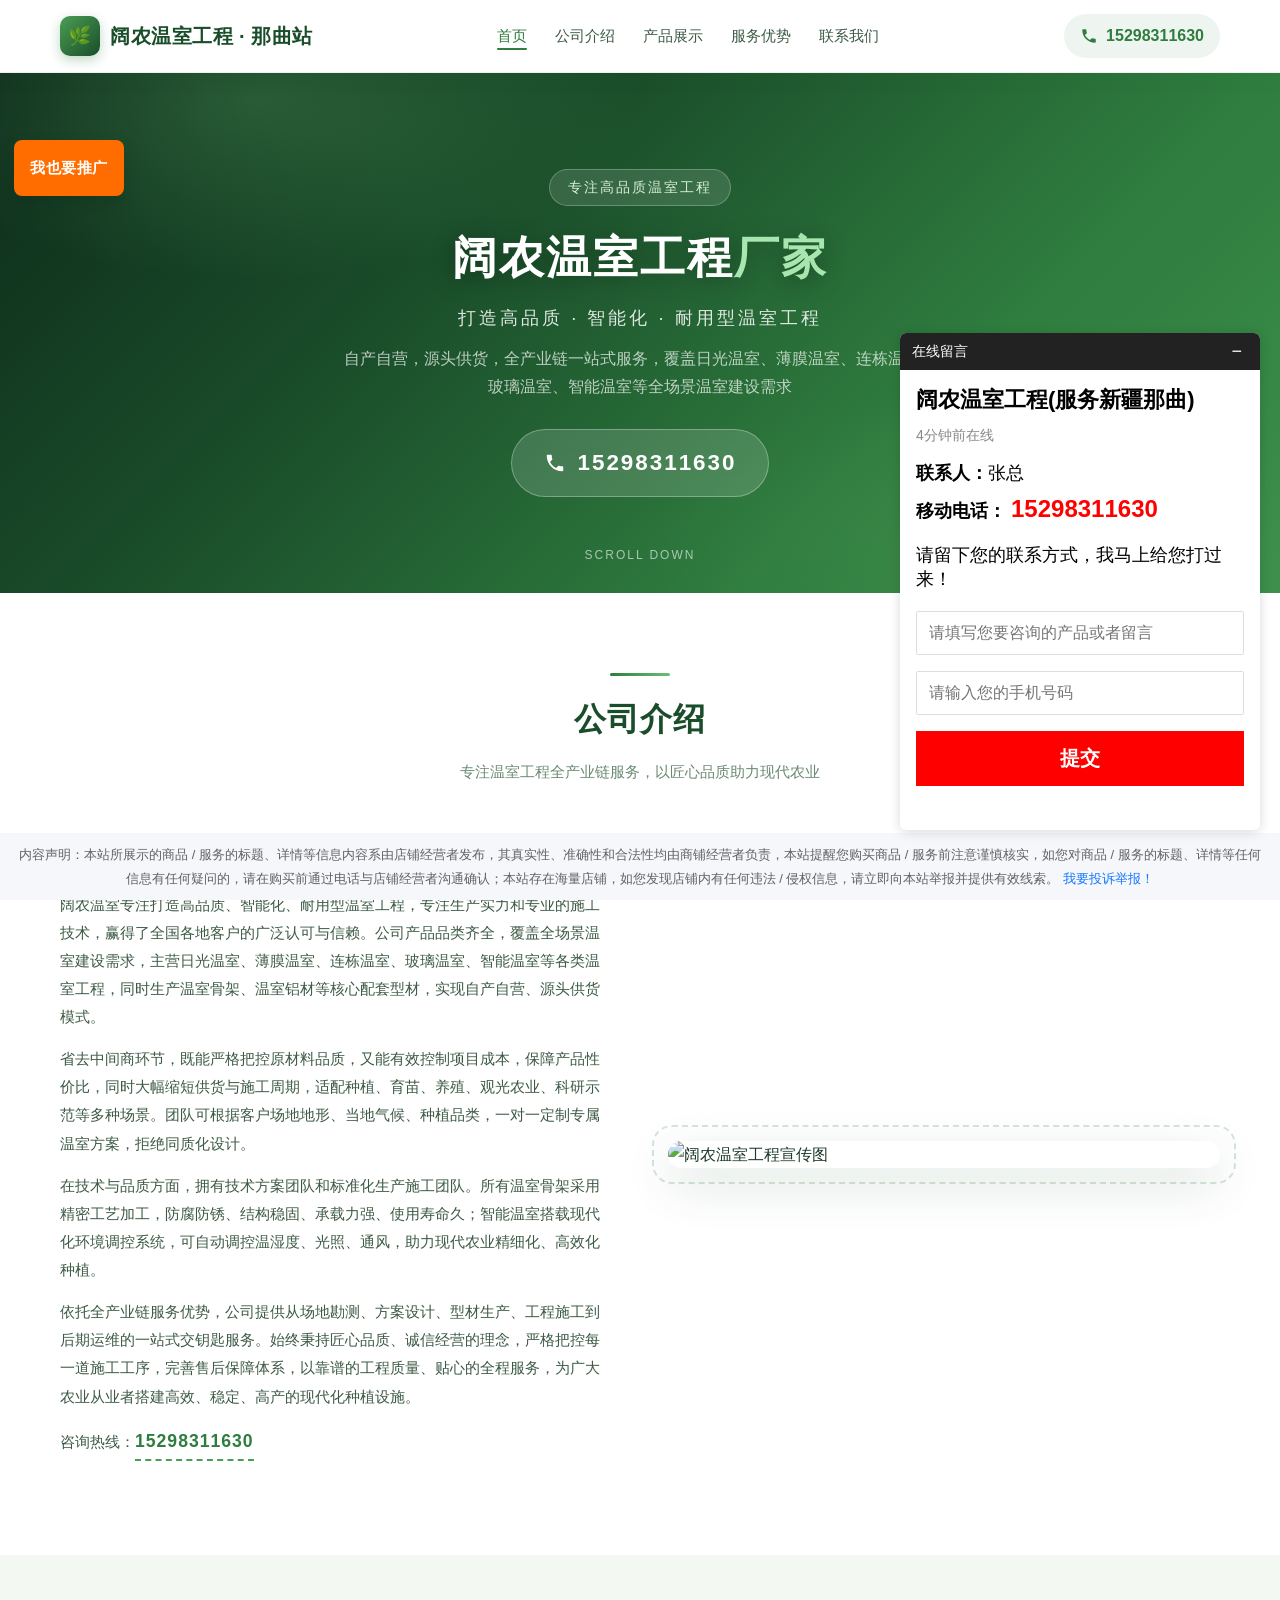
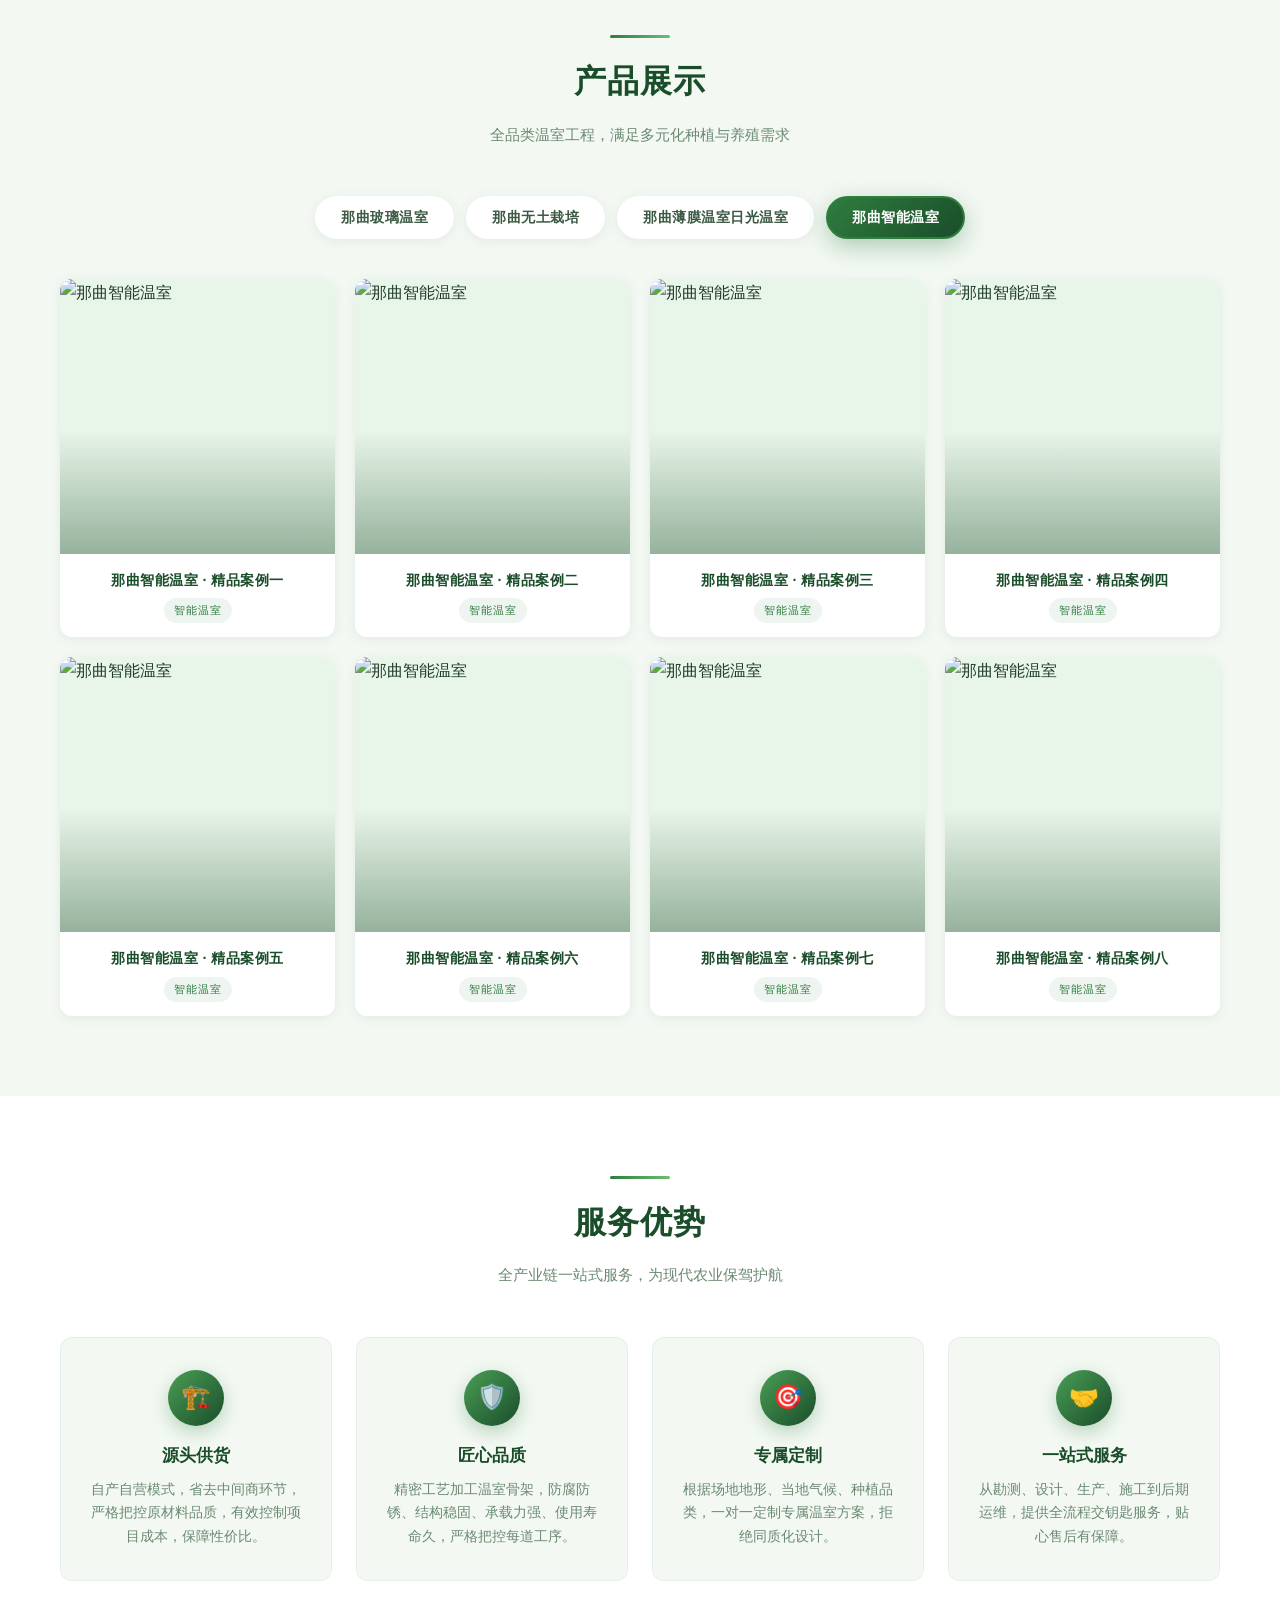
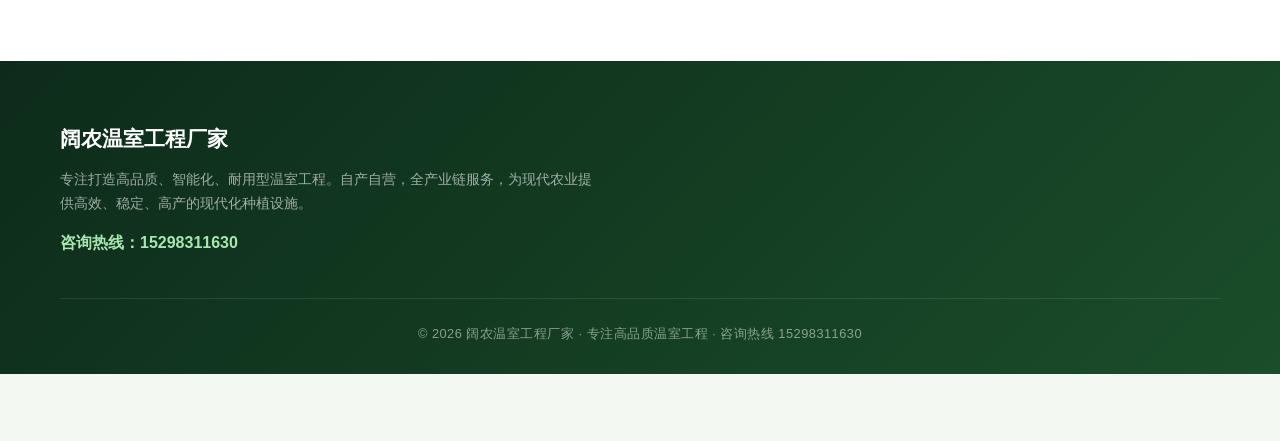
==== commit 9085f590: "refactor1" ====
--- a/index.html
+++ b/index.html
@@ -1,35 +1,37 @@
+
 <!DOCTYPE html>
-<html lang="zh-CN">
-<head>
+<html lang="zh-CN" data-editor-mutation-bound="true"><head>
     <meta charset="UTF-8">
     <meta name="viewport" content="width=device-width, initial-scale=1.0">
-    <title>阔农 - 专业农业科技服务</title>
-    <meta name="description" content="阔农 - 专业农业科技服务，提供优质农产品及农业解决方案。联系电话：15298311630">
+    <title>新疆那曲智能温室厂家_那曲智能温室大棚/智慧农业种植温室/智慧温室厂家_阔农温室工程服务那曲哈巴河|福海|青河|富蕴|布尔津(更新时间：2026-08-28 16:05:21)</title>
+    <meta name="keywords" content="西藏那曲智能温室，那曲智能温室大棚/智慧农业种植温室/智慧温室，阔农温室工程，欢迎来电咨询：15298311630(张总)">
+    <meta name="description" content="阔农温室工程1. 温室工艺精良，结构稳固：采用精密折弯、整体焊接工艺成型，整体结构承载力强、不易形变，结构稳定性远超行业常规标准，抗风雪、抗荷载能力优异，适配各类地域气候工况。
+2. 防腐耐蚀，适配农业环境：采用热镀锌工艺处理，镀层均匀、附着力极强，可有效抵御农业种植环境中的潮湿、酸碱侵蚀，适配温室长期高湿特殊使用场景。
+3. 使用寿命长，稳定性高：整体材质性能稳定，抗老化、抗锈蚀能力突出，温室骨架保用30年，服务那曲哈巴河|福海|青河|富蕴|布尔津，欢迎来电咨询：15298311630(张总)">
     <style>
         :root {
-            --primary: #2e7d32;
-            --primary-dark: #1b5e20;
-            --primary-light: #4caf50;
-            --accent: #ff8f00;
-            --text-dark: #1a1a1a;
-            --text-light: #666;
-            --text-white: #fff;
-            --bg-light: #f8f9fa;
+            --primary: #2f7d3f;
+            --primary-dark: #1a4d2a;
+            --primary-light: #4a9e55;
+            --primary-lighter: #6abf75;
+            --accent: #58a05c;
+            --bg-light: #f3f8f3;
             --bg-white: #ffffff;
-            --bg-dark: #1a1a2e;
-            --border-color: #e0e0e0;
-            --shadow-sm: 0 2px 8px rgba(0, 0, 0, 0.08);
-            --shadow-md: 0 4px 20px rgba(0, 0, 0, 0.12);
-            --shadow-lg: 0 8px 40px rgba(0, 0, 0, 0.16);
-            --radius-sm: 6px;
-            --radius-md: 12px;
+            --text-dark: #1e3a2a;
+            --text-mid: #3d5a45;
+            --text-light: #6b8a72;
+            --shadow-sm: 0 2px 12px rgba(26, 77, 42, 0.08);
+            --shadow-md: 0 8px 32px rgba(26, 77, 42, 0.12);
+            --shadow-lg: 0 16px 48px rgba(26, 77, 42, 0.16);
+            --radius: 12px;
             --radius-lg: 20px;
-            --radius-xl: 30px;
-            --transition: 0.3s cubic-bezier(0.4, 0, 0.2, 1);
-            --font-family: 'PingFang SC', 'Microsoft YaHei', 'Helvetica Neue', Arial, sans-serif;
-        }
-
-        * {
+            --transition: 0.4s cubic-bezier(0.25, 0.46, 0.45, 0.94);
+            --font-sans: 'PingFang SC', 'Microsoft YaHei', 'Helvetica Neue', Arial, sans-serif;
+        }
+
+        *,
+        *::before,
+        *::after {
             margin: 0;
             padding: 0;
             box-sizing: border-box;
@@ -37,1550 +39,2054 @@
 
         html {
             scroll-behavior: smooth;
-            -webkit-tap-highlight-color: transparent;
+            font-size: 16px;
         }
 
         body {
-            font-family: var(--font-family);
+            font-family: var(--font-sans);
             color: var(--text-dark);
-            background: var(--bg-white);
-            line-height: 1.6;
+            background: var(--bg-light);
+            line-height: 1.7;
             overflow-x: hidden;
             -webkit-font-smoothing: antialiased;
             -moz-osx-font-smoothing: grayscale;
         }
 
-        /* 加载动画 */
-        .page-loader {
-            position: fixed;
-            top: 0;
-            left: 0;
+        img {
+            max-width: 100%;
+            display: block;
+        }
+
+        a {
+            text-decoration: none;
+            color: inherit;
+            transition: color var(--transition);
+        }
+
+        .container {
             width: 100%;
-            height: 100%;
-            background: #fff;
-            display: flex;
-            align-items: center;
-            justify-content: center;
-            z-index: 99999;
-            transition: opacity 0.5s ease, visibility 0.5s ease;
-        }
-        .page-loader.hidden {
-            opacity: 0;
-            visibility: hidden;
-        }
-        .loader-spinner {
-            width: 50px;
-            height: 50px;
-            border: 4px solid #e0e0e0;
-            border-top-color: var(--primary);
-            border-radius: 50%;
-            animation: spin 0.8s linear infinite;
-        }
-        @keyframes spin {
-            to {
-                transform: rotate(360deg);
-            }
-        }
-
-        /* 顶部信息栏 */
-        .top-bar {
-            background: var(--primary-dark);
-            color: rgba(255, 255, 255, 0.9);
-            font-size: 13px;
-            padding: 8px 0;
-            position: relative;
-            z-index: 1001;
-        }
-        .top-bar .container {
-            display: flex;
-            justify-content: space-between;
-            align-items: center;
-            flex-wrap: wrap;
-            gap: 8px;
-        }
-        .top-bar .contact-info {
-            display: flex;
-            align-items: center;
-            gap: 20px;
-            flex-wrap: wrap;
-        }
-        .top-bar .contact-info span {
-            display: flex;
-            align-items: center;
-            gap: 6px;
-        }
-        .top-bar .contact-info svg {
-            width: 14px;
-            height: 14px;
-            fill: currentColor;
-        }
-        .top-bar .top-links {
-            display: flex;
-            gap: 16px;
-            align-items: center;
-        }
-        .top-bar .top-links a {
-            color: rgba(255, 255, 255, 0.85);
-            text-decoration: none;
-            transition: color var(--transition);
-            font-size: 13px;
-        }
-        .top-bar .top-links a:hover {
-            color: #fff;
-        }
-
-        /* 导航栏 */
-        .navbar {
-            background: #fff;
-            box-shadow: var(--shadow-sm);
+            max-width: 1200px;
+            margin: 0 auto;
+            padding: 0 20px;
+        }
+
+        /* ========== HEADER ========== */
+        .header {
             position: sticky;
             top: 0;
             z-index: 1000;
+            background: rgba(255, 255, 255, 0.95);
+            backdrop-filter: blur(16px);
+            -webkit-backdrop-filter: blur(16px);
+            border-bottom: 1px solid rgba(47, 125, 63, 0.1);
+            box-shadow: 0 2px 24px rgba(26, 77, 42, 0.06);
             transition: box-shadow var(--transition);
         }
-        .navbar.scrolled {
-            box-shadow: var(--shadow-md);
-        }
-        .navbar .container {
+        .header.scrolled {
+            box-shadow: 0 4px 32px rgba(26, 77, 42, 0.12);
+        }
+        .header-inner {
             display: flex;
+            align-items: center;
             justify-content: space-between;
-            align-items: center;
-            padding: 12px 0;
+            height: 72px;
             gap: 20px;
         }
-        .navbar .logo {
+        .logo {
             display: flex;
             align-items: center;
             gap: 10px;
-            text-decoration: none;
-            font-size: 26px;
+            flex-shrink: 0;
             font-weight: 700;
-            color: var(--primary);
-            letter-spacing: 2px;
-        }
-        .navbar .logo .logo-icon {
-            width: 42px;
-            height: 42px;
-            background: linear-gradient(135deg, var(--primary), var(--primary-light));
+            font-size: 1.25rem;
+            color: var(--primary-dark);
+            letter-spacing: 0.5px;
+            white-space: nowrap;
+        }
+        .logo-icon {
+            width: 40px;
+            height: 40px;
+            background: linear-gradient(135deg, var(--primary-light), var(--primary-dark));
             border-radius: 10px;
             display: flex;
             align-items: center;
             justify-content: center;
             color: #fff;
-            font-size: 20px;
-            font-weight: bold;
+            font-size: 1.15rem;
             flex-shrink: 0;
-        }
-        .navbar .logo span {
-            background: linear-gradient(135deg, var(--primary), var(--primary-light));
-            -webkit-background-clip: text;
-            -webkit-text-fill-color: transparent;
-            background-clip: text;
+            box-shadow: 0 4px 12px rgba(47, 125, 63, 0.3);
+        }
+        .logo span {
+            color: var(--primary);
         }
         .nav-menu {
             display: flex;
+            align-items: center;
+            gap: 28px;
             list-style: none;
-            gap: 4px;
-            align-items: center;
-        }
-        .nav-menu li a {
-            display: block;
-            padding: 10px 16px;
-            text-decoration: none;
-            color: var(--text-dark);
-            font-size: 15px;
+        }
+        .nav-menu a {
+            font-size: 0.92rem;
             font-weight: 500;
-            border-radius: var(--radius-sm);
-            transition: all var(--transition);
+            color: var(--text-mid);
             position: relative;
-            white-space: nowrap;
-        }
-        .nav-menu li a::after {
+            padding: 4px 0;
+            transition: color var(--transition);
+        }
+        .nav-menu a:hover,
+        .nav-menu a.active {
+            color: var(--primary);
+        }
+        .nav-menu a::after {
             content: '';
             position: absolute;
-            bottom: 4px;
-            left: 50%;
-            transform: translateX(-50%);
+            bottom: -2px;
+            left: 0;
             width: 0;
             height: 2px;
             background: var(--primary);
             border-radius: 2px;
             transition: width var(--transition);
         }
-        .nav-menu li a:hover,
-        .nav-menu li a.active {
+        .nav-menu a:hover::after,
+        .nav-menu a.active::after {
+            width: 100%;
+        }
+        .header-phone {
+            display: flex;
+            align-items: center;
+            gap: 8px;
+            font-weight: 600;
+            font-size: 1rem;
             color: var(--primary);
-            background: rgba(76, 175, 80, 0.08);
-        }
-        .nav-menu li a:hover::after,
-        .nav-menu li a.active::after {
-            width: 60%;
-        }
-        .nav-cta {
-            background: var(--primary) !important;
-            color: #fff !important;
-            padding: 10px 20px !important;
-            border-radius: 30px !important;
-            font-weight: 600 !important;
-            transition: all var(--transition) !important;
-        }
-        .nav-cta::after {
-            display: none !important;
-        }
-        .nav-cta:hover {
-            background: var(--primary-dark) !important;
-            transform: translateY(-2px);
-            box-shadow: 0 8px 20px rgba(46, 125, 50, 0.3);
+            white-space: nowrap;
+            flex-shrink: 0;
+            background: rgba(47, 125, 63, 0.08);
+            padding: 8px 16px;
+            border-radius: 30px;
+            transition: all var(--transition);
+        }
+        .header-phone:hover {
+            background: rgba(47, 125, 63, 0.15);
+            transform: translateY(-1px);
+        }
+        .header-phone svg {
+            width: 18px;
+            height: 18px;
+            fill: var(--primary);
+            flex-shrink: 0;
         }
         .hamburger {
             display: none;
             flex-direction: column;
+            gap: 5px;
             cursor: pointer;
-            gap: 5px;
-            padding: 8px;
             background: none;
             border: none;
+            padding: 6px;
             z-index: 1002;
         }
         .hamburger span {
             width: 26px;
-            height: 3px;
-            background: var(--text-dark);
-            border-radius: 3px;
-            transition: all var(--transition);
+            height: 2.5px;
+            background: var(--primary-dark);
+            border-radius: 4px;
+            transition: all 0.3s ease;
             display: block;
         }
         .hamburger.active span:nth-child(1) {
-            transform: rotate(45deg) translate(6px, 6px);
+            transform: translateY(7.5px) rotate(45deg);
         }
         .hamburger.active span:nth-child(2) {
             opacity: 0;
-            transform: scaleX(0);
         }
         .hamburger.active span:nth-child(3) {
-            transform: rotate(-45deg) translate(6px, -6px);
-        }
-
-        /* Hero轮播 */
-        .hero-carousel {
+            transform: translateY(-7.5px) rotate(-45deg);
+        }
+
+        /* ========== BANNER ========== */
+        .banner {
             position: relative;
-            height: 520px;
-            overflow: hidden;
-            background: #1a1a2e;
-        }
-        .carousel-slide {
-            position: absolute;
-            inset: 0;
-            opacity: 0;
-            transition: opacity 0.8s ease;
+            min-height: 520px;
             display: flex;
             align-items: center;
             justify-content: center;
-        }
-        .carousel-slide.active {
-            opacity: 1;
-        }
-        .carousel-slide .slide-bg {
+            text-align: center;
+            background: linear-gradient(135deg, #0d2b1a 0%, #1a4d2a 35%, #2f7d3f 70%, #3d8f4b 100%);
+            overflow: hidden;
+            padding: 80px 20px;
+        }
+        .banner::before {
+            content: '';
             position: absolute;
-            inset: 0;
-            background-size: cover;
-            background-position: center;
-            background-repeat: no-repeat;
-            filter: brightness(0.55);
-        }
-        .carousel-slide .slide-content {
+            top: -30%;
+            left: -10%;
+            width: 60%;
+            height: 70%;
+            background: radial-gradient(ellipse at center, rgba(106, 191, 117, 0.25) 0%, transparent 70%);
+            border-radius: 50%;
+            pointer-events: none;
+            animation: bannerGlow1 8s ease-in-out infinite alternate;
+        }
+        .banner::after {
+            content: '';
+            position: absolute;
+            bottom: -20%;
+            right: -5%;
+            width: 55%;
+            height: 60%;
+            background: radial-gradient(ellipse at center, rgba(88, 160, 92, 0.2) 0%, transparent 70%);
+            border-radius: 50%;
+            pointer-events: none;
+            animation: bannerGlow2 10s ease-in-out infinite alternate;
+        }
+        @keyframes bannerGlow1 {
+            0% {
+                transform: translate(0, 0) scale(1);
+                opacity: 0.7;
+            }
+            100% {
+                transform: translate(30px, 20px) scale(1.15);
+                opacity: 1;
+            }
+        }
+        @keyframes bannerGlow2 {
+            0% {
+                transform: translate(0, 0) scale(1);
+                opacity: 0.6;
+            }
+            100% {
+                transform: translate(-20px, -15px) scale(1.1);
+                opacity: 0.9;
+            }
+        }
+        .banner-content {
             position: relative;
             z-index: 2;
-            text-align: center;
-            color: #fff;
-            padding: 0 20px;
-            max-width: 800px;
-        }
-        .carousel-slide .slide-content h1 {
-            font-size: 42px;
+            max-width: 780px;
+        }
+        .banner-badge {
+            display: inline-block;
+            background: rgba(255, 255, 255, 0.12);
+            border: 1px solid rgba(255, 255, 255, 0.25);
+            backdrop-filter: blur(8px);
+            padding: 6px 18px;
+            border-radius: 30px;
+            color: #d9f0db;
+            font-size: 0.85rem;
+            letter-spacing: 2px;
+            text-transform: uppercase;
+            margin-bottom: 24px;
+            opacity: 0;
+            animation: fadeUp 0.8s ease 0.2s forwards;
+        }
+        .banner-title {
+            font-size: 2.8rem;
             font-weight: 700;
+            color: #ffffff;
+            line-height: 1.25;
             margin-bottom: 16px;
             letter-spacing: 2px;
-            text-shadow: 0 2px 10px rgba(0, 0, 0, 0.3);
-            animation: fadeInUp 0.8s ease;
-        }
-        .carousel-slide .slide-content p {
-            font-size: 18px;
-            margin-bottom: 28px;
-            opacity: 0.9;
-            animation: fadeInUp 1s ease;
-        }
-        .carousel-slide .slide-content .btn {
-            display: inline-block;
-            padding: 14px 36px;
-            background: var(--primary);
+            opacity: 0;
+            animation: fadeUp 0.9s ease 0.4s forwards;
+            text-shadow: 0 4px 24px rgba(0, 0, 0, 0.3);
+        }
+        .banner-title .highlight {
+            color: #a8e6b0;
+            position: relative;
+        }
+        .banner-subtitle {
+            font-size: 1.15rem;
+            color: rgba(255, 255, 255, 0.85);
+            margin-bottom: 12px;
+            font-weight: 400;
+            letter-spacing: 3px;
+            opacity: 0;
+            animation: fadeUp 0.9s ease 0.6s forwards;
+        }
+        .banner-desc {
+            font-size: 0.98rem;
+            color: rgba(255, 255, 255, 0.7);
+            max-width: 600px;
+            margin: 0 auto 28px;
+            line-height: 1.8;
+            opacity: 0;
+            animation: fadeUp 0.9s ease 0.75s forwards;
+        }
+        .banner-phone {
+            display: inline-flex;
+            align-items: center;
+            gap: 12px;
+            background: rgba(255, 255, 255, 0.15);
+            border: 1px solid rgba(255, 255, 255, 0.3);
+            backdrop-filter: blur(10px);
+            padding: 14px 32px;
+            border-radius: 50px;
             color: #fff;
-            border-radius: 30px;
-            text-decoration: none;
-            font-weight: 600;
-            font-size: 16px;
+            font-size: 1.4rem;
+            font-weight: 700;
+            letter-spacing: 2px;
             transition: all var(--transition);
-            animation: fadeInUp 1.2s ease;
-            border: none;
+            opacity: 0;
+            animation: fadeUp 0.9s ease 0.9s forwards;
             cursor: pointer;
-            letter-spacing: 1px;
-        }
-        .carousel-slide .slide-content .btn:hover {
-            background: var(--primary-dark);
+        }
+        .banner-phone:hover {
+            background: rgba(255, 255, 255, 0.25);
             transform: translateY(-3px);
-            box-shadow: 0 12px 30px rgba(46, 125, 50, 0.4);
-        }
-        @keyframes fadeInUp {
-            from {
+            box-shadow: 0 16px 40px rgba(0, 0, 0, 0.3);
+        }
+        .banner-phone svg {
+            width: 22px;
+            height: 22px;
+            fill: #fff;
+        }
+        @keyframes fadeUp {
+            0% {
                 opacity: 0;
                 transform: translateY(30px);
             }
-            to {
+            100% {
                 opacity: 1;
                 transform: translateY(0);
             }
         }
-        .carousel-btn {
+        .banner-scroll-hint {
             position: absolute;
-            top: 50%;
-            transform: translateY(-50%);
-            background: rgba(255, 255, 255, 0.2);
-            border: none;
-            width: 48px;
-            height: 48px;
-            border-radius: 50%;
-            cursor: pointer;
-            z-index: 5;
-            display: flex;
-            align-items: center;
-            justify-content: center;
-            color: #fff;
-            font-size: 20px;
-            transition: all var(--transition);
-            backdrop-filter: blur(10px);
-            -webkit-backdrop-filter: blur(10px);
-        }
-        .carousel-btn:hover {
-            background: rgba(255, 255, 255, 0.35);
-            transform: translateY(-50%) scale(1.08);
-        }
-        .carousel-btn.prev {
-            left: 20px;
-        }
-        .carousel-btn.next {
-            right: 20px;
-        }
-        .carousel-dots {
-            position: absolute;
-            bottom: 20px;
+            bottom: 28px;
             left: 50%;
             transform: translateX(-50%);
-            display: flex;
-            gap: 10px;
-            z-index: 5;
-        }
-        .carousel-dots .dot {
-            width: 10px;
-            height: 10px;
-            border-radius: 50%;
-            background: rgba(255, 255, 255, 0.4);
-            border: none;
-            cursor: pointer;
-            transition: all var(--transition);
-        }
-        .carousel-dots .dot.active {
-            background: #fff;
-            width: 30px;
-            border-radius: 5px;
-        }
-
-        /* 通用容器 */
-        .container {
-            max-width: 1200px;
-            margin: 0 auto;
-            padding: 0 20px;
-        }
-
-        /* 分区标题 */
+            z-index: 2;
+            color: rgba(255, 255, 255, 0.6);
+            font-size: 0.75rem;
+            letter-spacing: 2px;
+            animation: bounceDown 2s ease-in-out infinite;
+        }
+        @keyframes bounceDown {
+            0%,
+            100% {
+                transform: translateX(-50%) translateY(0);
+            }
+            50% {
+                transform: translateX(-50%) translateY(8px);
+            }
+        }
+
+        /* ========== SECTION COMMON ========== */
+        .section {
+            padding: 80px 0;
+        }
         .section-title {
+            font-size: 2rem;
+            font-weight: 700;
+            color: var(--primary-dark);
             text-align: center;
-            margin-bottom: 48px;
-        }
-        .section-title .subtitle {
-            display: inline-block;
-            color: var(--primary);
-            font-size: 14px;
-            font-weight: 600;
-            letter-spacing: 3px;
-            text-transform: uppercase;
-            margin-bottom: 8px;
-        }
-        .section-title h2 {
-            font-size: 36px;
-            font-weight: 700;
+            margin-bottom: 12px;
             letter-spacing: 1px;
-            margin-bottom: 12px;
-        }
-        .section-title .title-line {
+        }
+        .section-subtitle {
+            font-size: 0.95rem;
+            color: var(--text-light);
+            text-align: center;
+            max-width: 560px;
+            margin: 0 auto 48px;
+            line-height: 1.8;
+        }
+        .section-divider {
             width: 60px;
             height: 3px;
-            background: var(--primary);
-            margin: 0 auto;
-            border-radius: 2px;
-        }
-
-        /* 关于我们 */
+            background: linear-gradient(90deg, var(--primary), var(--primary-lighter));
+            border-radius: 3px;
+            margin: 0 auto 16px;
+        }
+
+        /* Scroll reveal */
+        .reveal {
+            opacity: 0;
+            transform: translateY(40px);
+            transition: opacity 0.7s ease, transform 0.7s ease;
+        }
+        .reveal.visible {
+            opacity: 1;
+            transform: translateY(0);
+        }
+        .reveal-delay-1 {
+            transition-delay: 0.1s;
+        }
+        .reveal-delay-2 {
+            transition-delay: 0.2s;
+        }
+        .reveal-delay-3 {
+            transition-delay: 0.3s;
+        }
+        .reveal-delay-4 {
+            transition-delay: 0.4s;
+        }
+
+        /* ========== ABOUT ========== */
         .about-section {
-            padding: 80px 0;
-            background: var(--bg-light);
+            background: var(--bg-white);
         }
         .about-grid {
             display: grid;
             grid-template-columns: 1fr 1fr;
-            gap: 50px;
+            gap: 56px;
             align-items: center;
         }
-        .about-image {
+        .about-text h3 {
+            font-size: 1.5rem;
+            color: var(--primary-dark);
+            margin-bottom: 16px;
+            font-weight: 600;
+        }
+        .about-text p {
+            color: var(--text-mid);
+            margin-bottom: 14px;
+            font-size: 0.95rem;
+            line-height: 1.85;
+        }
+        .about-text .phone-inline {
+            display: inline-block;
+            color: var(--primary);
+            font-weight: 700;
+            font-size: 1.1rem;
+            letter-spacing: 1px;
+            border-bottom: 2px dashed var(--primary-light);
+            padding-bottom: 2px;
+            transition: all var(--transition);
+        }
+        .about-text .phone-inline:hover {
+            color: var(--primary-dark);
+            border-color: var(--primary-dark);
+        }
+        .about-img-wrap {
+            display: flex;
+            justify-content: center;
+            align-items: center;
             position: relative;
+        }
+        .about-img-wrap::before {
+            content: '';
+            position: absolute;
+            inset: -16px;
+            border: 2px dashed rgba(47, 125, 63, 0.2);
             border-radius: var(--radius-lg);
+            pointer-events: none;
+        }
+        .about-img-wrap img {
+            width: 100%;
+            max-width: 600px;
+            height: auto;
+            border-radius: var(--radius-lg);
+            box-shadow: var(--shadow-lg);
+            object-fit: contain;
+            transition: transform var(--transition);
+        }
+        .about-img-wrap:hover img {
+            transform: scale(1.02);
+        }
+
+        /* ========== PRODUCTS ========== */
+        .products-section {
+            background: var(--bg-light);
+        }
+        .product-tabs {
+            display: flex;
+            justify-content: center;
+            flex-wrap: wrap;
+            gap: 12px;
+            margin-bottom: 40px;
+        }
+        .product-tab {
+            padding: 10px 24px;
+            border-radius: 30px;
+            font-size: 0.9rem;
+            font-weight: 600;
+            cursor: pointer;
+            border: 2px solid transparent;
+            background: var(--bg-white);
+            color: var(--text-mid);
+            box-shadow: var(--shadow-sm);
+            transition: all var(--transition);
+            letter-spacing: 0.5px;
+            user-select: none;
+        }
+        .product-tab:hover {
+            border-color: var(--primary-light);
+            color: var(--primary);
+            transform: translateY(-2px);
+            box-shadow: var(--shadow-md);
+        }
+        .product-tab.active {
+            background: linear-gradient(135deg, var(--primary), var(--primary-dark));
+            color: #fff;
+            border-color: var(--primary);
+            box-shadow: 0 8px 24px rgba(47, 125, 63, 0.35);
+        }
+        .product-panel {
+            display: none;
+            animation: panelFadeIn 0.5s ease forwards;
+        }
+        .product-panel.active {
+            display: block;
+        }
+        @keyframes panelFadeIn {
+            0% {
+                opacity: 0;
+                transform: translateY(20px);
+            }
+            100% {
+                opacity: 1;
+                transform: translateY(0);
+            }
+        }
+        .product-grid {
+            display: grid;
+            grid-template-columns: repeat(4, 1fr);
+            gap: 20px;
+        }
+        .product-card {
+            background: var(--bg-white);
+            border-radius: var(--radius);
             overflow: hidden;
+            box-shadow: var(--shadow-sm);
+            transition: all var(--transition);
+            cursor: pointer;
+            position: relative;
+        }
+        .product-card:hover {
+            transform: translateY(-6px);
             box-shadow: var(--shadow-lg);
         }
-        .about-image img {
+        .product-card-img {
             width: 100%;
-            height: 400px;
+            aspect-ratio: 1 / 1;
+            overflow: hidden;
+            background: #e8f5e9;
+            position: relative;
+        }
+        .product-card-img img {
+            width: 100%;
+            height: 100%;
             object-fit: cover;
-            display: block;
-        }
-        .about-image .exp-badge {
+            transition: transform 0.6s ease;
+        }
+        .product-card:hover .product-card-img img {
+            transform: scale(1.08);
+        }
+        .product-card-img::after {
+            content: '';
             position: absolute;
-            bottom: 20px;
-            right: 20px;
-            background: var(--primary);
-            color: #fff;
-            padding: 16px 22px;
-            border-radius: var(--radius-md);
+            inset: 0;
+            background: linear-gradient(180deg, transparent 55%, rgba(26, 77, 42, 0.4) 100%);
+            pointer-events: none;
+        }
+        .product-card-info {
+            padding: 14px 16px;
             text-align: center;
-            font-weight: 700;
-            box-shadow: var(--shadow-md);
-        }
-        .about-image .exp-badge .number {
-            font-size: 28px;
-            display: block;
-        }
-        .about-content h3 {
-            font-size: 28px;
-            margin-bottom: 16px;
-            font-weight: 700;
-            color: var(--text-dark);
-        }
-        .about-content p {
-            color: var(--text-light);
-            margin-bottom: 16px;
-            font-size: 15px;
-        }
-        .about-features {
-            display: grid;
-            grid-template-columns: 1fr 1fr;
-            gap: 14px;
-            margin-top: 24px;
-        }
-        .about-feature {
-            display: flex;
-            align-items: center;
-            gap: 10px;
-            font-size: 14px;
-            font-weight: 500;
-            color: var(--text-dark);
-        }
-        .about-feature .check-icon {
-            width: 22px;
-            height: 22px;
-            background: rgba(76, 175, 80, 0.15);
-            border-radius: 50%;
-            display: flex;
-            align-items: center;
-            justify-content: center;
+        }
+        .product-card-info h4 {
+            font-size: 0.9rem;
+            font-weight: 600;
+            color: var(--primary-dark);
+            letter-spacing: 0.5px;
+        }
+        .product-card-info .product-tag {
+            display: inline-block;
+            font-size: 0.7rem;
             color: var(--primary);
-            font-size: 12px;
-            flex-shrink: 0;
-        }
-
-        /* 产品展示 */
-        .products-section {
-            padding: 80px 0;
-            background: #fff;
-        }
-        .products-grid {
+            background: rgba(47, 125, 63, 0.08);
+            padding: 3px 10px;
+            border-radius: 20px;
+            margin-top: 6px;
+            letter-spacing: 1px;
+        }
+
+        /* ========== ADVANTAGES ========== */
+        .advantages-section {
+            background: var(--bg-white);
+        }
+        .advantages-grid {
             display: grid;
             grid-template-columns: repeat(4, 1fr);
             gap: 24px;
         }
-        .product-card {
-            background: #fff;
-            border-radius: var(--radius-md);
+        .advantage-card {
+            background: var(--bg-light);
+            border-radius: var(--radius);
+            padding: 32px 24px;
+            text-align: center;
+            transition: all var(--transition);
+            border: 1px solid rgba(47, 125, 63, 0.06);
+            position: relative;
             overflow: hidden;
-            box-shadow: var(--shadow-sm);
-            transition: all var(--transition);
-            border: 1px solid var(--border-color);
-            cursor: pointer;
-        }
-        .product-card:hover {
-            transform: translateY(-8px);
-            box-shadow: var(--shadow-lg);
-            border-color: var(--primary-light);
-        }
-        .product-card .product-img {
-            height: 200px;
-            overflow: hidden;
-            position: relative;
-        }
-        .product-card .product-img img {
+        }
+        .advantage-card::before {
+            content: '';
+            position: absolute;
+            top: 0;
+            left: 0;
             width: 100%;
-            height: 100%;
-            object-fit: cover;
-            transition: transform 0.5s ease;
-        }
-        .product-card:hover .product-img img {
-            transform: scale(1.1);
-        }
-        .product-card .product-tag {
-            position: absolute;
-            top: 12px;
-            left: 12px;
-            background: var(--accent);
-            color: #fff;
-            padding: 4px 12px;
-            border-radius: 20px;
-            font-size: 12px;
-            font-weight: 600;
-            letter-spacing: 0.5px;
-        }
-        .product-card .product-info {
-            padding: 18px;
-        }
-        .product-card .product-info h4 {
-            font-size: 16px;
-            font-weight: 600;
-            margin-bottom: 6px;
-        }
-        .product-card .product-info p {
-            font-size: 13px;
-            color: var(--text-light);
-            margin-bottom: 12px;
-        }
-        .product-card .product-info .price {
-            color: var(--primary);
-            font-weight: 700;
-            font-size: 18px;
-        }
-
-        /* 服务项目 */
-        .services-section {
-            padding: 80px 0;
-            background: var(--bg-light);
-        }
-        .services-grid {
-            display: grid;
-            grid-template-columns: repeat(3, 1fr);
-            gap: 28px;
-        }
-        .service-card {
-            background: #fff;
-            padding: 32px 24px;
-            border-radius: var(--radius-md);
-            text-align: center;
-            box-shadow: var(--shadow-sm);
-            transition: all var(--transition);
-            border: 1px solid transparent;
-        }
-        .service-card:hover {
+            height: 4px;
+            background: linear-gradient(90deg, var(--primary), var(--primary-lighter));
+            transform: scaleX(0);
+            transform-origin: left;
+            transition: transform var(--transition);
+        }
+        .advantage-card:hover::before {
+            transform: scaleX(1);
+        }
+        .advantage-card:hover {
+            transform: translateY(-6px);
             box-shadow: var(--shadow-md);
-            border-color: var(--primary-light);
-            transform: translateY(-4px);
-        }
-        .service-icon {
-            width: 70px;
-            height: 70px;
-            background: linear-gradient(135deg, rgba(46, 125, 50, 0.1), rgba(76, 175, 80, 0.2));
-            border-radius: 50%;
-            display: flex;
-            align-items: center;
-            justify-content: center;
+        }
+        .advantage-icon {
+            width: 56px;
+            height: 56px;
             margin: 0 auto 16px;
-            font-size: 30px;
-        }
-        .service-card h4 {
-            font-size: 18px;
-            font-weight: 600;
-            margin-bottom: 10px;
-        }
-        .service-card p {
-            font-size: 14px;
-            color: var(--text-light);
-        }
-
-        /* 数据统计 */
-        .stats-section {
-            padding: 60px 0;
-            background: linear-gradient(135deg, var(--primary-dark), var(--primary));
-            color: #fff;
-        }
-        .stats-grid {
-            display: grid;
-            grid-template-columns: repeat(4, 1fr);
-            gap: 20px;
-            text-align: center;
-        }
-        .stat-item .stat-number {
-            font-size: 42px;
-            font-weight: 700;
-            letter-spacing: 1px;
-            margin-bottom: 4px;
-        }
-        .stat-item .stat-label {
-            font-size: 14px;
-            opacity: 0.85;
-            letter-spacing: 1px;
-        }
-
-        /* 联系我们 */
-        .contact-section {
-            padding: 80px 0;
-            background: #fff;
-        }
-        .contact-grid {
-            display: grid;
-            grid-template-columns: 1fr 1fr;
-            gap: 40px;
-        }
-        .contact-info-cards {
-            display: flex;
-            flex-direction: column;
-            gap: 18px;
-        }
-        .contact-card {
-            display: flex;
-            align-items: center;
-            gap: 16px;
-            padding: 20px;
-            background: var(--bg-light);
-            border-radius: var(--radius-md);
-            transition: all var(--transition);
-        }
-        .contact-card:hover {
-            background: #fff;
-            box-shadow: var(--shadow-sm);
-        }
-        .contact-card .contact-icon {
-            width: 48px;
-            height: 48px;
-            background: var(--primary);
+            background: linear-gradient(135deg, var(--primary-light), var(--primary-dark));
             border-radius: 50%;
             display: flex;
             align-items: center;
             justify-content: center;
             color: #fff;
-            font-size: 20px;
-            flex-shrink: 0;
-        }
-        .contact-card .contact-detail h4 {
-            font-size: 15px;
+            font-size: 1.5rem;
+            box-shadow: 0 6px 18px rgba(47, 125, 63, 0.3);
+        }
+        .advantage-card h4 {
+            font-size: 1.05rem;
+            color: var(--primary-dark);
+            margin-bottom: 8px;
             font-weight: 600;
-            margin-bottom: 2px;
-        }
-        .contact-card .contact-detail p {
-            font-size: 14px;
+        }
+        .advantage-card p {
+            font-size: 0.85rem;
             color: var(--text-light);
-        }
-        .contact-card .contact-detail a {
-            color: var(--text-light);
-            text-decoration: none;
-            transition: color var(--transition);
-        }
-        .contact-card .contact-detail a:hover {
-            color: var(--primary);
-        }
-        .contact-form {
-            background: var(--bg-light);
-            padding: 32px;
-            border-radius: var(--radius-md);
-            box-shadow: var(--shadow-sm);
-        }
-        .contact-form h3 {
-            font-size: 22px;
-            margin-bottom: 20px;
+            line-height: 1.7;
+        }
+
+        /* ========== FOOTER ========== */
+        .footer {
+            background: linear-gradient(135deg, #0d2b1a 0%, #1a4d2a 100%);
+            color: rgba(255, 255, 255, 0.75);
+            padding: 60px 0 30px;
+        }
+        .footer-grid {
+            display: grid;
+            grid-template-columns: 2fr 1fr 1fr;
+            gap: 40px;
+            margin-bottom: 40px;
+        }
+        .footer-brand h3 {
+            font-size: 1.3rem;
+            color: #fff;
+            margin-bottom: 12px;
+            font-weight: 700;
+        }
+        .footer-brand p {
+            font-size: 0.85rem;
+            line-height: 1.8;
+            color: rgba(255, 255, 255, 0.6);
+        }
+        .footer-links-title {
+            font-size: 0.95rem;
+            color: #fff;
             font-weight: 600;
-        }
-        .form-group {
-            margin-bottom: 16px;
-        }
-        .form-group label {
-            display: block;
-            font-size: 14px;
-            font-weight: 500;
-            margin-bottom: 6px;
-            color: var(--text-dark);
-        }
-        .form-group input,
-        .form-group textarea {
-            width: 100%;
-            padding: 12px 16px;
-            border: 1px solid var(--border-color);
-            border-radius: var(--radius-sm);
-            font-size: 14px;
-            font-family: inherit;
+            margin-bottom: 14px;
+            letter-spacing: 1px;
+        }
+        .friend-links,
+        .all-links {
+            display: flex;
+            flex-wrap: wrap;
+            gap: 10px;
+        }
+        .friend-links a,
+        .all-links a {
+            display: inline-block;
+            padding: 6px 14px;
+            background: rgba(255, 255, 255, 0.07);
+            border: 1px solid rgba(255, 255, 255, 0.12);
+            border-radius: 20px;
+            font-size: 0.78rem;
+            color: rgba(255, 255, 255, 0.65);
             transition: all var(--transition);
-            background: #fff;
-            outline: none;
-        }
-        .form-group input:focus,
-        .form-group textarea:focus {
-            border-color: var(--primary);
-            box-shadow: 0 0 0 3px rgba(46, 125, 50, 0.1);
-        }
-        .form-group textarea {
-            min-height: 120px;
-            resize: vertical;
-        }
-        .submit-btn {
-            width: 100%;
-            padding: 14px;
-            background: var(--primary);
+            letter-spacing: 0.5px;
+        }
+        .friend-links a:hover,
+        .all-links a:hover {
+            background: rgba(255, 255, 255, 0.16);
             color: #fff;
-            border: none;
-            border-radius: var(--radius-sm);
-            font-size: 16px;
-            font-weight: 600;
+            border-color: rgba(255, 255, 255, 0.3);
+            transform: translateY(-2px);
+        }
+        .footer-bottom {
+            border-top: 1px solid rgba(255, 255, 255, 0.1);
+            padding-top: 24px;
+            text-align: center;
+            font-size: 0.8rem;
+            color: rgba(255, 255, 255, 0.5);
+            letter-spacing: 0.5px;
+        }
+
+        /* ========== MOBILE CALL BUTTON ========== */
+        .mobile-call-btn {
+            display: none;
+            position: fixed;
+            bottom: 28px;
+            right: 20px;
+            z-index: 999;
+            width: 56px;
+            height: 56px;
+            background: linear-gradient(135deg, var(--primary-light), var(--primary-dark));
+            border-radius: 50%;
+            box-shadow: 0 8px 28px rgba(47, 125, 63, 0.5);
+            align-items: center;
+            justify-content: center;
             cursor: pointer;
             transition: all var(--transition);
-            letter-spacing: 1px;
-            font-family: inherit;
-        }
-        .submit-btn:hover {
-            background: var(--primary-dark);
-            transform: translateY(-2px);
-            box-shadow: 0 8px 20px rgba(46, 125, 50, 0.3);
-        }
-
-        /* 页脚 */
-        .footer {
-            background: #1a1a2e;
-            color: rgba(255, 255, 255, 0.8);
-            padding: 50px 0 20px;
-        }
-        .footer-grid {
-            display: grid;
-            grid-template-columns: 2fr 1fr 1fr 1.5fr;
-            gap: 30px;
-            margin-bottom: 30px;
-        }
-        .footer-about h3 {
-            font-size: 22px;
-            margin-bottom: 12px;
-            color: #fff;
-            font-weight: 700;
-        }
-        .footer-about p {
-            font-size: 13px;
-            line-height: 1.8;
-        }
-        .footer-links h4 {
-            color: #fff;
-            font-size: 16px;
-            margin-bottom: 14px;
-            font-weight: 600;
-        }
-        .footer-links ul {
-            list-style: none;
-        }
-        .footer-links ul li {
-            margin-bottom: 8px;
-        }
-        .footer-links ul li a {
-            color: rgba(255, 255, 255, 0.7);
-            text-decoration: none;
-            font-size: 13px;
-            transition: color var(--transition);
-        }
-        .footer-links ul li a:hover {
-            color: #fff;
-        }
-        .footer-contact h4 {
-            color: #fff;
-            font-size: 16px;
-            margin-bottom: 14px;
-            font-weight: 600;
-        }
-        .footer-contact p {
-            font-size: 13px;
-            margin-bottom: 8px;
-            display: flex;
-            align-items: center;
-            gap: 8px;
-        }
-        .footer-bottom {
-            border-top: 1px solid rgba(255, 255, 255, 0.1);
-            padding-top: 16px;
-            text-align: center;
-            font-size: 12px;
-            color: rgba(255, 255, 255, 0.5);
-        }
-        .footer-bottom a {
-            color: rgba(255, 255, 255, 0.6);
-            text-decoration: none;
-        }
-
-        /* 回到顶部 */
-        .back-to-top {
-            position: fixed;
-            bottom: 30px;
-            right: 30px;
-            width: 44px;
-            height: 44px;
-            background: var(--primary);
-            color: #fff;
-            border: none;
-            border-radius: 50%;
-            cursor: pointer;
-            font-size: 20px;
-            box-shadow: var(--shadow-md);
-            display: flex;
-            align-items: center;
-            justify-content: center;
-            opacity: 0;
-            visibility: hidden;
-            transition: all var(--transition);
-            z-index: 999;
-        }
-        .back-to-top.visible {
-            opacity: 1;
-            visibility: visible;
-        }
-        .back-to-top:hover {
-            background: var(--primary-dark);
-            transform: translateY(-4px);
-            box-shadow: var(--shadow-lg);
-        }
-
-        /* 响应式设计 */
+            animation: pulseRing 2.2s ease-in-out infinite;
+        }
+        .mobile-call-btn:hover {
+            transform: scale(1.08);
+            box-shadow: 0 12px 36px rgba(47, 125, 63, 0.6);
+        }
+        .mobile-call-btn svg {
+            width: 26px;
+            height: 26px;
+            fill: #fff;
+        }
+        @keyframes pulseRing {
+            0% {
+                box-shadow: 0 0 0 0 rgba(47, 125, 63, 0.5);
+            }
+            50% {
+                box-shadow: 0 0 0 14px rgba(47, 125, 63, 0);
+            }
+            100% {
+                box-shadow: 0 0 0 0 rgba(47, 125, 63, 0);
+            }
+        }
+
+        /* ========== RESPONSIVE ========== */
         @media (max-width: 1024px) {
-            .products-grid {
+            .product-grid {
                 grid-template-columns: repeat(3, 1fr);
             }
-            .services-grid {
+            .advantages-grid {
                 grid-template-columns: repeat(2, 1fr);
             }
-            .stats-grid {
-                grid-template-columns: repeat(2, 1fr);
-            }
-            .footer-grid {
-                grid-template-columns: 1fr 1fr;
-            }
         }
 
         @media (max-width: 768px) {
-            .top-bar .container {
+            .header-inner {
+                height: 60px;
+            }
+            .nav-menu {
+                position: fixed;
+                top: 60px;
+                left: 0;
+                right: 0;
+                background: rgba(255, 255, 255, 0.98);
+                backdrop-filter: blur(20px);
                 flex-direction: column;
-                align-items: center;
-                text-align: center;
-            }
-            .top-bar .contact-info {
-                justify-content: center;
+                gap: 0;
+                padding: 16px 0;
+                box-shadow: 0 20px 40px rgba(26, 77, 42, 0.15);
+                border-radius: 0 0 16px 16px;
+                transform: translateY(-120%);
+                transition: transform 0.4s ease;
+                z-index: 1001;
+            }
+            .nav-menu.open {
+                transform: translateY(0);
+            }
+            .nav-menu a {
+                display: block;
+                padding: 14px 28px;
+                font-size: 1rem;
+                border-bottom: 1px solid rgba(47, 125, 63, 0.06);
+            }
+            .nav-menu a::after {
+                display: none;
+            }
+            .header-phone {
+                display: none;
             }
             .hamburger {
                 display: flex;
             }
-            .nav-menu {
-                position: fixed;
-                top: 0;
-                right: -100%;
-                width: 280px;
-                height: 100vh;
-                background: #fff;
-                flex-direction: column;
-                padding: 80px 20px 20px;
-                box-shadow: var(--shadow-lg);
-                transition: right 0.4s ease;
-                z-index: 1001;
-                gap: 4px;
-                align-items: stretch;
-                overflow-y: auto;
-            }
-            .nav-menu.open {
-                right: 0;
-            }
-            .nav-menu li a {
-                padding: 14px 16px;
-                font-size: 16px;
-                text-align: center;
-            }
-            .nav-cta {
-                margin-top: 10px;
-                text-align: center;
-            }
-            .hero-carousel {
-                height: 400px;
-            }
-            .carousel-slide .slide-content h1 {
-                font-size: 28px;
-            }
-            .carousel-slide .slide-content p {
-                font-size: 15px;
-            }
-            .carousel-btn {
-                width: 36px;
-                height: 36px;
-                font-size: 16px;
-            }
-            .carousel-btn.prev {
-                left: 10px;
-            }
-            .carousel-btn.next {
-                right: 10px;
+            .banner {
+                min-height: 440px;
+                padding: 60px 16px;
+            }
+            .banner-title {
+                font-size: 1.8rem;
+                letter-spacing: 1px;
+            }
+            .banner-subtitle {
+                font-size: 0.9rem;
+                letter-spacing: 2px;
+            }
+            .banner-desc {
+                font-size: 0.85rem;
+            }
+            .banner-phone {
+                font-size: 1.1rem;
+                padding: 12px 24px;
+            }
+            .section {
+                padding: 56px 0;
+            }
+            .section-title {
+                font-size: 1.5rem;
             }
             .about-grid {
                 grid-template-columns: 1fr;
-                gap: 30px;
-            }
-            .about-image img {
-                height: 280px;
-            }
-            .products-grid {
+                gap: 32px;
+            }
+            .about-img-wrap img {
+                max-width: 100%;
+            }
+            .product-grid {
                 grid-template-columns: repeat(2, 1fr);
+                gap: 12px;
+            }
+            .product-card-info h4 {
+                font-size: 0.8rem;
+            }
+            .advantages-grid {
+                grid-template-columns: 1fr;
                 gap: 16px;
-            }
-            .product-card .product-img {
-                height: 150px;
-            }
-            .services-grid {
-                grid-template-columns: 1fr;
-                gap: 18px;
-            }
-            .contact-grid {
-                grid-template-columns: 1fr;
-                gap: 30px;
-            }
-            .section-title h2 {
-                font-size: 28px;
-            }
-            .stats-grid {
-                grid-template-columns: repeat(2, 1fr);
-                gap: 30px;
-            }
-            .stat-item .stat-number {
-                font-size: 32px;
             }
             .footer-grid {
                 grid-template-columns: 1fr;
-                gap: 24px;
-            }
-            .back-to-top {
-                bottom: 16px;
-                right: 16px;
-                width: 40px;
-                height: 40px;
+                gap: 28px;
+            }
+            .mobile-call-btn {
+                display: flex;
+            }
+            .product-tab {
+                padding: 8px 16px;
+                font-size: 0.8rem;
             }
         }
 
         @media (max-width: 480px) {
-            .products-grid {
-                grid-template-columns: 1fr;
-            }
-            .hero-carousel {
-                height: 350px;
-            }
-            .carousel-slide .slide-content h1 {
-                font-size: 22px;
-            }
-            .carousel-slide .slide-content p {
-                font-size: 14px;
-                margin-bottom: 18px;
-            }
-            .carousel-slide .slide-content .btn {
-                padding: 10px 24px;
-                font-size: 14px;
-            }
-            .contact-form {
-                padding: 20px;
-            }
-            .about-features {
-                grid-template-columns: 1fr;
-            }
-            .stats-grid {
-                grid-template-columns: 1fr;
+            .product-grid {
+                grid-template-columns: 1fr 1fr;
+                gap: 8px;
+            }
+            .product-card-info {
+                padding: 10px 8px;
+            }
+            .product-card-info h4 {
+                font-size: 0.72rem;
+            }
+            .banner-title {
+                font-size: 1.4rem;
+            }
+            .logo {
+                font-size: 1rem;
+            }
+            .logo-icon {
+                width: 32px;
+                height: 32px;
+                font-size: 0.9rem;
+            }
+            .product-tabs {
+                gap: 6px;
+            }
+            .product-tab {
+                padding: 6px 12px;
+                font-size: 0.72rem;
+                border-radius: 20px;
             }
         }
     </style>
 </head>
 <body>
 
-<!-- 页面加载动画 -->
-<div class="page-loader" id="pageLoader">
-    <div class="loader-spinner"></div>
-</div>
-
-<!-- 顶部信息栏 -->
-<div class="top-bar">
-    <div class="container">
-        <div class="contact-info">
-                <span>
-                    <svg viewBox="0 0 24 24"><path d="M6.62 10.79c1.44 2.83 3.76 5.14 6.59 6.59l2.2-2.2c.27-.27.67-.36 1.02-.24 1.12.37 2.33.57 3.57.57.55 0 1 .45 1 1V20c0 .55-.45 1-1 1-9.39 0-17-7.61-17-17 0-.55.45-1 1-1h3.5c.55 0 1 .45 1 1 0 1.25.2 2.45.57 3.57.11.35.03.74-.25 1.02l-2.2 2.2z"/></svg>
-                    15298311630
-                </span>
-            <span>
-                    <svg viewBox="0 0 24 24"><path d="M20 4H4c-1.1 0-1.99.9-1.99 2L2 18c0 1.1.9 2 2 2h16c1.1 0 2-.9 2-2V6c0-1.1-.9-2-2-2zm0 4l-8 5-8-5V6l8 5 8-5v2z"/></svg>
-                    kuonong@163.com
-                </span>
-            <span>
-                    <svg viewBox="0 0 24 24"><path d="M12 2C8.13 2 5 5.13 5 9c0 5.25 7 13 7 13s7-7.75 7-13c0-3.87-3.13-7-7-7zm0 9.5c-1.38 0-2.5-1.12-2.5-2.5s1.12-2.5 2.5-2.5 2.5 1.12 2.5 2.5-1.12 2.5-2.5 2.5z"/></svg>
-                    江苏省宿迁市
-                </span>
-        </div>
-        <div class="top-links">
-            <a href="#contact">联系我们</a>
-            <a href="#products">产品中心</a>
-        </div>
-    </div>
-</div>
-
-<!-- 导航栏 -->
-<nav class="navbar" id="navbar">
-    <div class="container">
+<!-- ==================== HEADER ==================== -->
+<header class="header scrolled" id="header">
+    <div class="container header-inner">
         <a href="#" class="logo">
-            <div class="logo-icon">阔</div>
-            <span>阔农</span>
+            <div class="logo-icon">🌿</div>
+            阔农温室工程 · 那曲站
+        </a>
+        <ul class="nav-menu" id="navMenu">
+            <li><a href="#home" class="">首页</a></li>
+            <li><a href="#about" class="">公司介绍</a></li>
+            <li><a href="#products" class="active">产品展示</a></li>
+            <li><a href="#advantages" class="">服务优势</a></li>
+            <li><a href="#footer">联系我们</a></li>
+        </ul>
+        <a href="tel:15298311630" class="header-phone">
+            <svg viewBox="0 0 24 24"><path d="M6.62 10.79c1.44 2.83 3.76 5.14 6.59 6.59l2.2-2.2c.27-.27.67-.36 1.02-.24 1.12.37 2.33.57 3.57.57.55 0 1 .45 1 1V20c0 .55-.45 1-1 1-9.39 0-17-7.61-17-17 0-.55.45-1 1-1h3.5c.55 0 1 .45 1 1 0 1.25.2 2.45.57 3.57.11.35.03.74-.25 1.02l-2.2 2.2z"></path></svg>
+            15298311630
         </a>
         <button class="hamburger" id="hamburger" aria-label="菜单">
-            <span></span>
-            <span></span>
-            <span></span>
+            <span></span><span></span><span></span>
         </button>
-        <ul class="nav-menu" id="navMenu">
-            <li><a href="#" class="active">首页</a></li>
-            <li><a href="#about">关于我们</a></li>
-            <li><a href="#products">产品展示</a></li>
-            <li><a href="#services">服务项目</a></li>
-            <li><a href="#contact">联系我们</a></li>
-            <li><a href="tel:15298311630" class="nav-cta">立即咨询</a></li>
-        </ul>
     </div>
-</nav>
-
-<!-- Hero 轮播 -->
-<section class="hero-carousel" id="heroCarousel">
-    <div class="carousel-slide active" data-index="0">
-        <div class="slide-bg" style="background-image: linear-gradient(135deg, #1a1a2e 0%, #2d4a2d 50%, #1a3a1a 100%);"></div>
-        <div class="slide-content">
-            <h1>阔农农业科技</h1>
-            <p>专注现代农业发展，提供优质农产品与专业技术服务</p>
-            <a href="#contact" class="btn">了解更多</a>
-        </div>
+</header>
+
+<!-- ==================== BANNER ==================== -->
+<section class="banner" id="home">
+    <div class="banner-content">
+        <div class="banner-badge">专注高品质温室工程</div>
+        <h1 class="banner-title">阔农温室工程<span class="highlight">厂家</span></h1>
+        <p class="banner-subtitle">打造高品质 · 智能化 · 耐用型温室工程</p>
+        <p class="banner-desc">自产自营，源头供货，全产业链一站式服务，覆盖日光温室、薄膜温室、连栋温室、玻璃温室、智能温室等全场景温室建设需求</p>
+        <a href="tel:15298311630" class="banner-phone">
+            <svg viewBox="0 0 24 24"><path d="M6.62 10.79c1.44 2.83 3.76 5.14 6.59 6.59l2.2-2.2c.27-.27.67-.36 1.02-.24 1.12.37 2.33.57 3.57.57.55 0 1 .45 1 1V20c0 .55-.45 1-1 1-9.39 0-17-7.61-17-17 0-.55.45-1 1-1h3.5c.55 0 1 .45 1 1 0 1.25.2 2.45.57 3.57.11.35.03.74-.25 1.02l-2.2 2.2z"></path></svg>
+            15298311630
+        </a>
     </div>
-    <div class="carousel-slide" data-index="1">
-        <div class="slide-bg" style="background-image: linear-gradient(135deg, #0d1f0d 0%, #1a3a2a 40%, #2d5a3d 100%);"></div>
-        <div class="slide-content">
-            <h1>绿色生态种植</h1>
-            <p>坚持绿色环保理念，打造健康安全农产品</p>
-            <a href="#products" class="btn">查看产品</a>
-        </div>
-    </div>
-    <div class="carousel-slide" data-index="2">
-        <div class="slide-bg" style="background-image: linear-gradient(135deg, #1a1a2e 0%, #2a3a4a 50%, #1a2a3a 100%);"></div>
-        <div class="slide-content">
-            <h1>专业农业服务</h1>
-            <p>提供全方位农业技术指导与解决方案</p>
-            <a href="#services" class="btn">服务项目</a>
-        </div>
-    </div>
-    <button class="carousel-btn prev" id="prevBtn" aria-label="上一张">❮</button>
-    <button class="carousel-btn next" id="nextBtn" aria-label="下一张">❯</button>
-    <div class="carousel-dots" id="carouselDots">
-        <button class="dot active" data-index="0" aria-label="第1张"></button>
-        <button class="dot" data-index="1" aria-label="第2张"></button>
-        <button class="dot" data-index="2" aria-label="第3张"></button>
-    </div>
+    <div class="banner-scroll-hint">SCROLL DOWN</div>
 </section>
 
-<!-- 关于我们 -->
-<section class="about-section" id="about">
+<!-- ==================== ABOUT ==================== -->
+<section class="section about-section" id="about">
     <div class="container">
-        <div class="section-title">
-            <span class="subtitle">About Us</span>
-            <h2>关于阔农</h2>
-            <div class="title-line"></div>
-        </div>
+        <div class="section-divider reveal visible"></div>
+        <h2 class="section-title reveal visible">公司介绍</h2>
+        <p class="section-subtitle reveal reveal-delay-1 visible">专注温室工程全产业链服务，以匠心品质助力现代农业</p>
         <div class="about-grid">
-            <div class="about-image">
-                <img src="data:image/svg+xml,%3Csvg xmlns='http://www.w3.org/2000/svg' width='600' height='400' viewBox='0 0 600 400'%3E%3Crect width='600' height='400' fill='%232e7d32'/%3E%3Ctext x='50%25' y='50%25' text-anchor='middle' dy='.3em' font-size='48' fill='white' font-family='sans-serif'%3E阔农%3C/text%3E%3Ctext x='50%25' y='65%25' text-anchor='middle' font-size='18' fill='rgba(255,255,255,0.8)' font-family='sans-serif'%3E农业科技%3C/text%3E%3C/svg%3E" alt="阔农农业科技" loading="lazy">
-                <div class="exp-badge">
-                    <span class="number">15+</span>
-                    年行业经验
-                </div>
+            <div class="about-text reveal reveal-delay-1 visible">
+                <h3>阔农温室专注打造高品质、智能化、耐用型温室工程</h3>
+                <p>阔农温室专注打造高品质、智能化、耐用型温室工程，专注生产实力和专业的施工技术，赢得了全国各地客户的广泛认可与信赖。公司产品品类齐全，覆盖全场景温室建设需求，主营日光温室、薄膜温室、连栋温室、玻璃温室、智能温室等各类温室工程，同时生产温室骨架、温室铝材等核心配套型材，实现自产自营、源头供货模式。</p>
+                <p>省去中间商环节，既能严格把控原材料品质，又能有效控制项目成本，保障产品性价比，同时大幅缩短供货与施工周期，适配种植、育苗、养殖、观光农业、科研示范等多种场景。团队可根据客户场地地形、当地气候、种植品类，一对一定制专属温室方案，拒绝同质化设计。</p>
+                <p>在技术与品质方面，拥有技术方案团队和标准化生产施工团队。所有温室骨架采用精密工艺加工，防腐防锈、结构稳固、承载力强、使用寿命久；智能温室搭载现代化环境调控系统，可自动调控温湿度、光照、通风，助力现代农业精细化、高效化种植。</p>
+                <p>依托全产业链服务优势，公司提供从场地勘测、方案设计、型材生产、工程施工到后期运维的一站式交钥匙服务。始终秉持匠心品质、诚信经营的理念，严格把控每一道施工工序，完善售后保障体系，以靠谱的工程质量、贴心的全程服务，为广大农业从业者搭建高效、稳定、高产的现代化种植设施。</p>
+                <p>咨询热线：<a href="tel:15298311630" class="phone-inline">15298311630</a></p>
             </div>
-            <div class="about-content">
-                <h3>致力于现代农业发展与创新</h3>
-                <p>阔农农业科技有限公司成立于2009年，是一家专注于现代农业科技研发、农产品种植与销售、农业技术服务于一体的综合性农业企业。公司秉承"绿色、健康、创新、共赢"的经营理念，致力于为消费者提供安全、优质的农产品。</p>
-                <p>公司拥有现代化种植基地2000余亩，引进先进的农业技术和管理模式，采用绿色生态种植方式，确保每一份产品的品质与安全。</p>
-                <div class="about-features">
-                    <div class="about-feature">
-                        <span class="check-icon">✓</span> 绿色生态种植
-                    </div>
-                    <div class="about-feature">
-                        <span class="check-icon">✓</span> 专业技术团队
-                    </div>
-                    <div class="about-feature">
-                        <span class="check-icon">✓</span> 现代化管理
-                    </div>
-                    <div class="about-feature">
-                        <span class="check-icon">✓</span> 品质保证体系
-                    </div>
-                </div>
+            <div class="about-img-wrap reveal reveal-delay-2 visible">
+                <img src="https://soguagua.oss-cn-shanghai.aliyuncs.com/siteimg/260828/1787895199139-t6gsbt.png" alt="阔农温室工程宣传图" loading="lazy">
             </div>
         </div>
     </div>
 </section>
 
-<!-- 产品展示 -->
-<section class="products-section" id="products">
+<!-- ==================== PRODUCTS ==================== -->
+<section class="section products-section" id="products">
     <div class="container">
-        <div class="section-title">
-            <span class="subtitle">Our Products</span>
-            <h2>产品展示</h2>
-            <div class="title-line"></div>
+        <div class="section-divider reveal visible"></div>
+        <h2 class="section-title reveal visible">产品展示</h2>
+        <p class="section-subtitle reveal reveal-delay-1 visible">全品类温室工程，满足多元化种植与养殖需求</p>
+
+        <div class="product-tabs reveal reveal-delay-1 visible" id="productTabs">
+            <button class="product-tab" data-target="panel-glass">那曲玻璃温室</button>
+            <button class="product-tab" data-target="panel-soilless">那曲无土栽培</button>
+            <button class="product-tab" data-target="panel-film">那曲薄膜温室日光温室</button>
+            <button class="product-tab active" data-target="panel-smart">那曲智能温室</button>
         </div>
-        <div class="products-grid">
-            <div class="product-card">
-                <div class="product-img">
-                    <img src="data:image/svg+xml,%3Csvg xmlns='http://www.w3.org/2000/svg' width='300' height='200' viewBox='0 0 300 200'%3E%3Crect width='300' height='200' fill='%23e8f5e9'/%3E%3Ctext x='50%25' y='50%25' text-anchor='middle' dy='.3em' font-size='24' fill='%232e7d32' font-family='sans-serif'%3E有机蔬菜%3C/text%3E%3C/svg%3E" alt="有机蔬菜" loading="lazy">
-                    <span class="product-tag">热销</span>
-                </div>
-                <div class="product-info">
-                    <h4>有机蔬菜系列</h4>
-                    <p>绿色种植，新鲜直供，营养丰富</p>
-                    <span class="price">¥28.00起</span>
-                </div>
+
+        <!-- 玻璃温室 -->
+        <div class="product-panel" id="panel-glass">
+            <div class="product-grid">
+                <div class="product-card reveal visible"><div class="product-card-img"><img src="https://soguagua.oss-cn-shanghai.aliyuncs.com/siteimg/260828/1787902003532-bncd97.jpg" alt="那曲玻璃温室" loading="lazy"></div><div class="product-card-info"><h4>那曲玻璃温室 · 精品案例一</h4><span class="product-tag">玻璃温室</span></div></div>
+                <div class="product-card reveal reveal-delay-1 visible"><div class="product-card-img"><img src="https://soguagua.oss-cn-shanghai.aliyuncs.com/siteimg/260828/1787902003599-gxkfie.jpg" alt="那曲玻璃温室" loading="lazy"></div><div class="product-card-info"><h4>那曲玻璃温室 · 精品案例二</h4><span class="product-tag">玻璃温室</span></div></div>
+                <div class="product-card reveal reveal-delay-2 visible"><div class="product-card-img"><img src="https://soguagua.oss-cn-shanghai.aliyuncs.com/siteimg/260828/1787896283794-flz2q7.jpg" alt="那曲玻璃温室" loading="lazy"></div><div class="product-card-info"><h4>那曲玻璃温室 · 精品案例三</h4><span class="product-tag">玻璃温室</span></div></div>
+                <div class="product-card reveal reveal-delay-3 visible"><div class="product-card-img"><img src="https://soguagua.oss-cn-shanghai.aliyuncs.com/siteimg/260828/1787902003468-1bgcw7.jpg" alt="那曲玻璃温室" loading="lazy"></div><div class="product-card-info"><h4>那曲玻璃温室 · 精品案例四</h4><span class="product-tag">玻璃温室</span></div></div>
+                <div class="product-card reveal visible"><div class="product-card-img"><img src="https://soguagua.oss-cn-shanghai.aliyuncs.com/siteimg/260828/1787896283637-abddiv.jpg" alt="那曲玻璃温室" loading="lazy"></div><div class="product-card-info"><h4>那曲玻璃温室 · 精品案例五</h4><span class="product-tag">玻璃温室</span></div></div>
+                <div class="product-card reveal reveal-delay-1 visible"><div class="product-card-img"><img src="https://soguagua.oss-cn-shanghai.aliyuncs.com/siteimg/260828/1787896283719-ch4ye0.jpg" alt="那曲玻璃温室" loading="lazy"></div><div class="product-card-info"><h4>那曲玻璃温室 · 精品案例六</h4><span class="product-tag">玻璃温室</span></div></div>
+                <div class="product-card reveal reveal-delay-2 visible"><div class="product-card-img"><img src="https://soguagua.oss-cn-shanghai.aliyuncs.com/siteimg/260828/1787896318740-2rqem8.jpg" alt="那曲玻璃温室" loading="lazy"></div><div class="product-card-info"><h4>那曲玻璃温室 · 精品案例七</h4><span class="product-tag">玻璃温室</span></div></div>
+                <div class="product-card reveal reveal-delay-3 visible"><div class="product-card-img"><img src="https://soguagua.oss-cn-shanghai.aliyuncs.com/siteimg/260828/1787902018673-1c0u4u.jpg" alt="那曲玻璃温室" loading="lazy"></div><div class="product-card-info"><h4>那曲玻璃温室 · 精品案例八</h4><span class="product-tag">玻璃温室</span></div></div>
             </div>
-            <div class="product-card">
-                <div class="product-img">
-                    <img src="data:image/svg+xml,%3Csvg xmlns='http://www.w3.org/2000/svg' width='300' height='200' viewBox='0 0 300 200'%3E%3Crect width='300' height='200' fill='%23fff3e0'/%3E%3Ctext x='50%25' y='50%25' text-anchor='middle' dy='.3em' font-size='24' fill='%23e65100' font-family='sans-serif'%3E优质水果%3C/text%3E%3C/svg%3E" alt="优质水果" loading="lazy">
-                    <span class="product-tag">新品</span>
-                </div>
-                <div class="product-info">
-                    <h4>优质水果系列</h4>
-                    <p>自然成熟，甜美多汁，产地直发</p>
-                    <span class="price">¥45.00起</span>
-                </div>
+        </div>
+
+        <!-- 无土栽培 -->
+        <div class="product-panel" id="panel-soilless">
+            <div class="product-grid">
+                <div class="product-card reveal visible"><div class="product-card-img"><img src="https://soguagua.oss-cn-shanghai.aliyuncs.com/siteimg/260828/1787896872882-9fn180.jpg" alt="那曲无土栽培" loading="lazy"></div><div class="product-card-info"><h4>那曲无土栽培 · 精品案例一</h4><span class="product-tag">无土栽培</span></div></div>
+                <div class="product-card reveal reveal-delay-1 visible"><div class="product-card-img"><img src="https://soguagua.oss-cn-shanghai.aliyuncs.com/siteimg/260828/1787897051031-z99b5i.jpg" alt="那曲无土栽培" loading="lazy"></div><div class="product-card-info"><h4>那曲无土栽培 · 精品案例二</h4><span class="product-tag">无土栽培</span></div></div>
+                <div class="product-card reveal reveal-delay-2 visible"><div class="product-card-img"><img src="https://soguagua.oss-cn-shanghai.aliyuncs.com/siteimg/260828/1787897050966-hgiv22.jpg" alt="那曲无土栽培" loading="lazy"></div><div class="product-card-info"><h4>那曲无土栽培 · 精品案例三</h4><span class="product-tag">无土栽培</span></div></div>
+                <div class="product-card reveal reveal-delay-3 visible"><div class="product-card-img"><img src="https://soguagua.oss-cn-shanghai.aliyuncs.com/siteimg/260828/1787897050837-qaafb9.jpg" alt="那曲无土栽培" loading="lazy"></div><div class="product-card-info"><h4>那曲无土栽培 · 精品案例四</h4><span class="product-tag">无土栽培</span></div></div>
+                <div class="product-card reveal visible"><div class="product-card-img"><img src="https://soguagua.oss-cn-shanghai.aliyuncs.com/siteimg/260828/1787896871548-c03ksz.jpg" alt="那曲无土栽培" loading="lazy"></div><div class="product-card-info"><h4>那曲无土栽培 · 精品案例五</h4><span class="product-tag">无土栽培</span></div></div>
+                <div class="product-card reveal reveal-delay-1 visible"><div class="product-card-img"><img src="https://soguagua.oss-cn-shanghai.aliyuncs.com/siteimg/260828/1787896873200-vsiuem.jpg" alt="那曲无土栽培" loading="lazy"></div><div class="product-card-info"><h4>那曲无土栽培 · 精品案例六</h4><span class="product-tag">无土栽培</span></div></div>
+                <div class="product-card reveal reveal-delay-2 visible"><div class="product-card-img"><img src="https://soguagua.oss-cn-shanghai.aliyuncs.com/siteimg/260828/1787896874754-zf6nci.jpg" alt="那曲无土栽培" loading="lazy"></div><div class="product-card-info"><h4>那曲无土栽培 · 精品案例七</h4><span class="product-tag">无土栽培</span></div></div>
+                <div class="product-card reveal reveal-delay-3 visible"><div class="product-card-img"><img src="https://soguagua.oss-cn-shanghai.aliyuncs.com/siteimg/260828/1787896871633-855ix6.jpg" alt="那曲无土栽培" loading="lazy"></div><div class="product-card-info"><h4>那曲无土栽培 · 精品案例八</h4><span class="product-tag">无土栽培</span></div></div>
             </div>
-            <div class="product-card">
-                <div class="product-img">
-                    <img src="data:image/svg+xml,%3Csvg xmlns='http://www.w3.org/2000/svg' width='300' height='200' viewBox='0 0 300 200'%3E%3Crect width='300' height='200' fill='%23f3e5f5'/%3E%3Ctext x='50%25' y='50%25' text-anchor='middle' dy='.3em' font-size='24' fill='%236a1b9a' font-family='sans-serif'%3E五谷杂粮%3C/text%3E%3C/svg%3E" alt="五谷杂粮" loading="lazy">
-                    <span class="product-tag">精选</span>
-                </div>
-                <div class="product-info">
-                    <h4>五谷杂粮系列</h4>
-                    <p>传统种植，营养健康，粒粒精选</p>
-                    <span class="price">¥18.00起</span>
-                </div>
+        </div>
+
+        <!-- 薄膜温室日光温室 -->
+        <div class="product-panel" id="panel-film">
+            <div class="product-grid">
+                <div class="product-card reveal visible"><div class="product-card-img"><img src="https://soguagua.oss-cn-shanghai.aliyuncs.com/siteimg/260828/1787897445903-wxlg65.jpg" alt="那曲薄膜温室日光温室" loading="lazy"></div><div class="product-card-info"><h4>那曲薄膜温室日光温室 · 案例一</h4><span class="product-tag">薄膜温室</span></div></div>
+                <div class="product-card reveal reveal-delay-1 visible"><div class="product-card-img"><img src="https://soguagua.oss-cn-shanghai.aliyuncs.com/siteimg/260828/1787897446309-a9nn3e.jpg" alt="那曲薄膜温室日光温室" loading="lazy"></div><div class="product-card-info"><h4>那曲薄膜温室日光温室 · 案例二</h4><span class="product-tag">薄膜温室</span></div></div>
+                <div class="product-card reveal reveal-delay-2 visible"><div class="product-card-img"><img src="https://soguagua.oss-cn-shanghai.aliyuncs.com/siteimg/260828/1787897445726-k8ew7x.jpg" alt="那曲薄膜温室日光温室" loading="lazy"></div><div class="product-card-info"><h4>那曲薄膜温室日光温室 · 案例三</h4><span class="product-tag">薄膜温室</span></div></div>
+                <div class="product-card reveal reveal-delay-3 visible"><div class="product-card-img"><img src="https://soguagua.oss-cn-shanghai.aliyuncs.com/siteimg/260828/1787897454384-t69nyp.jpg" alt="那曲薄膜温室日光温室" loading="lazy"></div><div class="product-card-info"><h4>那曲薄膜温室日光温室 · 案例四</h4><span class="product-tag">薄膜温室</span></div></div>
+                <div class="product-card reveal visible"><div class="product-card-img"><img src="https://soguagua.oss-cn-shanghai.aliyuncs.com/siteimg/260828/1787897700506-x8wuo7.jpg" alt="那曲薄膜温室日光温室" loading="lazy"></div><div class="product-card-info"><h4>那曲薄膜温室日光温室 · 案例五</h4><span class="product-tag">薄膜温室</span></div></div>
+                <div class="product-card reveal reveal-delay-1 visible"><div class="product-card-img"><img src="https://soguagua.oss-cn-shanghai.aliyuncs.com/siteimg/260828/1787897533515-klj8jq.jpg" alt="那曲薄膜温室日光温室" loading="lazy"></div><div class="product-card-info"><h4>那曲薄膜温室日光温室 · 案例六</h4><span class="product-tag">薄膜温室</span></div></div>
+                <div class="product-card reveal reveal-delay-2 visible"><div class="product-card-img"><img src="https://soguagua.oss-cn-shanghai.aliyuncs.com/siteimg/260828/1787897664708-w3ti9z.jpg" alt="那曲薄膜温室日光温室" loading="lazy"></div><div class="product-card-info"><h4>那曲薄膜温室日光温室 · 案例七</h4><span class="product-tag">薄膜温室</span></div></div>
+                <div class="product-card reveal reveal-delay-3 visible"><div class="product-card-img"><img src="https://soguagua.oss-cn-shanghai.aliyuncs.com/siteimg/260828/1787897445630-cco5ak.jpg" alt="那曲薄膜温室日光温室" loading="lazy"></div><div class="product-card-info"><h4>那曲薄膜温室日光温室 · 案例八</h4><span class="product-tag">薄膜温室</span></div></div>
             </div>
-            <div class="product-card">
-                <div class="product-img">
-                    <img src="data:image/svg+xml,%3Csvg xmlns='http://www.w3.org/2000/svg' width='300' height='200' viewBox='0 0 300 200'%3E%3Crect width='300' height='200' fill='%23e0f7fa'/%3E%3Ctext x='50%25' y='50%25' text-anchor='middle' dy='.3em' font-size='24' fill='%23006495' font-family='sans-serif'%3E特色农产品%3C/text%3E%3C/svg%3E" alt="特色农产品" loading="lazy">
-                    <span class="product-tag">推荐</span>
-                </div>
-                <div class="product-info">
-                    <h4>特色农产品</h4>
-                    <p>地方特色，品质优良，原生态种植</p>
-                    <span class="price">¥36.00起</span>
-                </div>
+        </div>
+
+        <!-- 智能温室 -->
+        <div class="product-panel active" id="panel-smart">
+            <div class="product-grid">
+                <div class="product-card reveal visible"><div class="product-card-img"><img src="https://soguagua.oss-cn-shanghai.aliyuncs.com/siteimg/260828/1787901316974-hqlwag.jpg" alt="那曲智能温室" loading="lazy"></div><div class="product-card-info"><h4>那曲智能温室 · 精品案例一</h4><span class="product-tag">智能温室</span></div></div>
+                <div class="product-card reveal reveal-delay-1 visible"><div class="product-card-img"><img src="https://soguagua.oss-cn-shanghai.aliyuncs.com/siteimg/260828/1787897967027-dx9fo0.jpg" alt="那曲智能温室" loading="lazy"></div><div class="product-card-info"><h4>那曲智能温室 · 精品案例二</h4><span class="product-tag">智能温室</span></div></div>
+                <div class="product-card reveal reveal-delay-2 visible"><div class="product-card-img"><img src="https://soguagua.oss-cn-shanghai.aliyuncs.com/siteimg/260828/1787901381572-bwxhz1.jpg" alt="那曲智能温室" loading="lazy"></div><div class="product-card-info"><h4>那曲智能温室 · 精品案例三</h4><span class="product-tag">智能温室</span></div></div>
+                <div class="product-card reveal reveal-delay-3 visible"><div class="product-card-img"><img src="https://soguagua.oss-cn-shanghai.aliyuncs.com/siteimg/260828/1787901305625-grza3p.jpg" alt="那曲智能温室" loading="lazy"></div><div class="product-card-info"><h4>那曲智能温室 · 精品案例四</h4><span class="product-tag">智能温室</span></div></div>
+                <div class="product-card reveal visible"><div class="product-card-img"><img src="https://soguagua.oss-cn-shanghai.aliyuncs.com/siteimg/260828/1787901296583-bs8uxs.jpg" alt="那曲智能温室" loading="lazy"></div><div class="product-card-info"><h4>那曲智能温室 · 精品案例五</h4><span class="product-tag">智能温室</span></div></div>
+                <div class="product-card reveal reveal-delay-1 visible"><div class="product-card-img"><img src="https://soguagua.oss-cn-shanghai.aliyuncs.com/siteimg/260828/1787897967091-qvfs7g.jpg" alt="那曲智能温室" loading="lazy"></div><div class="product-card-info"><h4>那曲智能温室 · 精品案例六</h4><span class="product-tag">智能温室</span></div></div>
+                <div class="product-card reveal reveal-delay-2 visible"><div class="product-card-img"><img src="https://soguagua.oss-cn-shanghai.aliyuncs.com/siteimg/260828/1787901360994-w6uk4t.jpg" alt="那曲智能温室" loading="lazy"></div><div class="product-card-info"><h4>那曲智能温室 · 精品案例七</h4><span class="product-tag">智能温室</span></div></div>
+                <div class="product-card reveal reveal-delay-3 visible"><div class="product-card-img"><img src="https://soguagua.oss-cn-shanghai.aliyuncs.com/siteimg/260828/1787897967137-hvf3ty.jpg" alt="那曲智能温室" loading="lazy"></div><div class="product-card-info"><h4>那曲智能温室 · 精品案例八</h4><span class="product-tag">智能温室</span></div></div>
             </div>
         </div>
     </div>
 </section>
 
-<!-- 数据统计 -->
-<section class="stats-section" id="stats">
+<!-- ==================== ADVANTAGES ==================== -->
+<section class="section advantages-section" id="advantages">
     <div class="container">
-        <div class="stats-grid">
-            <div class="stat-item">
-                <div class="stat-number" data-count="15">0</div>
-                <div class="stat-label">年行业经验</div>
+        <div class="section-divider reveal visible"></div>
+        <h2 class="section-title reveal visible">服务优势</h2>
+        <p class="section-subtitle reveal reveal-delay-1 visible">全产业链一站式服务，为现代农业保驾护航</p>
+        <div class="advantages-grid">
+            <div class="advantage-card reveal visible">
+                <div class="advantage-icon">🏗️</div>
+                <h4>源头供货</h4>
+                <p>自产自营模式，省去中间商环节，严格把控原材料品质，有效控制项目成本，保障性价比。</p>
             </div>
-            <div class="stat-item">
-                <div class="stat-number" data-count="2000">0</div>
-                <div class="stat-label">亩种植基地</div>
+            <div class="advantage-card reveal reveal-delay-1 visible">
+                <div class="advantage-icon">🛡️</div>
+                <h4>匠心品质</h4>
+                <p>精密工艺加工温室骨架，防腐防锈、结构稳固、承载力强、使用寿命久，严格把控每道工序。</p>
             </div>
-            <div class="stat-item">
-                <div class="stat-number" data-count="500">0</div>
-                <div class="stat-label">合作客户</div>
+            <div class="advantage-card reveal reveal-delay-2 visible">
+                <div class="advantage-icon">🎯</div>
+                <h4>专属定制</h4>
+                <p>根据场地地形、当地气候、种植品类，一对一定制专属温室方案，拒绝同质化设计。</p>
             </div>
-            <div class="stat-item">
-                <div class="stat-number" data-count="98">0</div>
-                <div class="stat-label">客户满意度%</div>
+            <div class="advantage-card reveal reveal-delay-3 visible">
+                <div class="advantage-icon">🤝</div>
+                <h4>一站式服务</h4>
+                <p>从勘测、设计、生产、施工到后期运维，提供全流程交钥匙服务，贴心售后有保障。</p>
             </div>
         </div>
     </div>
 </section>
 
-<!-- 服务项目 -->
-<section class="services-section" id="services">
-    <div class="container">
-        <div class="section-title">
-            <span class="subtitle">Our Services</span>
-            <h2>服务项目</h2>
-            <div class="title-line"></div>
-        </div>
-        <div class="services-grid">
-            <div class="service-card">
-                <div class="service-icon">🌱</div>
-                <h4>种植技术服务</h4>
-                <p>提供专业的种植技术指导，包括土壤改良、品种选择、病虫害防治等全方位技术支持。</p>
-            </div>
-            <div class="service-card">
-                <div class="service-icon">🚜</div>
-                <h4>农业机械服务</h4>
-                <p>提供现代化农业机械租赁与作业服务，提高农业生产效率，降低劳动成本。</p>
-            </div>
-            <div class="service-card">
-                <div class="service-icon">📦</div>
-                <h4>农产品供应链</h4>
-                <p>建立完善的农产品供应链体系，从种植到销售全程把控，确保产品品质与安全。</p>
-            </div>
-            <div class="service-card">
-                <div class="service-icon">🔬</div>
-                <h4>农业科技研发</h4>
-                <p>与多家科研机构合作，进行农业新技术、新品种的研发与推广。</p>
-            </div>
-            <div class="service-card">
-                <div class="service-icon">💼</div>
-                <h4>农业项目咨询</h4>
-                <p>为农业企业及个人提供项目规划、投资分析、市场评估等专业咨询服务。</p>
-            </div>
-            <div class="service-card">
-                <div class="service-icon">🌾</div>
-                <h4>生态农业规划</h4>
-                <p>提供生态农业园区规划设计服务，打造绿色、可持续的现代农业发展模式。</p>
-            </div>
-        </div>
-    </div>
-</section>
-
-<!-- 联系我们 -->
-<section class="contact-section" id="contact">
-    <div class="container">
-        <div class="section-title">
-            <span class="subtitle">Contact Us</span>
-            <h2>联系我们</h2>
-            <div class="title-line"></div>
-        </div>
-        <div class="contact-grid">
-            <div class="contact-info-cards">
-                <div class="contact-card">
-                    <div class="contact-icon">📞</div>
-                    <div class="contact-detail">
-                        <h4>联系电话</h4>
-                        <p><a href="tel:15298311630">15298311630</a></p>
-                    </div>
-                </div>
-                <div class="contact-card">
-                    <div class="contact-icon">📧</div>
-                    <div class="contact-detail">
-                        <h4>电子邮箱</h4>
-                        <p><a href="mailto:kuonong@163.com">kuonong@163.com</a></p>
-                    </div>
-                </div>
-                <div class="contact-card">
-                    <div class="contact-icon">📍</div>
-                    <div class="contact-detail">
-                        <h4>公司地址</h4>
-                        <p>江苏省宿迁市</p>
-                    </div>
-                </div>
-                <div class="contact-card">
-                    <div class="contact-icon">🕐</div>
-                    <div class="contact-detail">
-                        <h4>工作时间</h4>
-                        <p>周一至周日 8:00 - 18:00</p>
-                    </div>
-                </div>
-            </div>
-            <div class="contact-form">
-                <h3>在线留言</h3>
-                <form id="contactForm" onsubmit="handleSubmit(event)">
-                    <div class="form-group">
-                        <label for="name">您的姓名</label>
-                        <input type="text" id="name" name="name" placeholder="请输入您的姓名" required>
-                    </div>
-                    <div class="form-group">
-                        <label for="phone">联系电话</label>
-                        <input type="tel" id="phone" name="phone" placeholder="请输入您的联系电话" required>
-                    </div>
-                    <div class="form-group">
-                        <label for="message">留言内容</label>
-                        <textarea id="message" name="message" placeholder="请输入您的留言内容..." required></textarea>
-                    </div>
-                    <button type="submit" class="submit-btn">提交留言</button>
-                </form>
-            </div>
-        </div>
-    </div>
-</section>
-
-<!-- 页脚 -->
+<!-- ==================== FOOTER ==================== -->
 <footer class="footer" id="footer">
     <div class="container">
         <div class="footer-grid">
-            <div class="footer-about">
-                <h3>阔农农业科技</h3>
-                <p>阔农农业科技有限公司是一家专注于现代农业科技研发、农产品种植与销售的综合性企业。我们始终坚持绿色生态理念，致力于为消费者提供最优质的农产品和专业的农业技术服务。</p>
-            </div>
-            <div class="footer-links">
-                <h4>快速导航</h4>
-                <ul>
-                    <li><a href="#">首页</a></li>
-                    <li><a href="#about">关于我们</a></li>
-                    <li><a href="#products">产品展示</a></li>
-                    <li><a href="#services">服务项目</a></li>
-                    <li><a href="#contact">联系我们</a></li>
-                </ul>
-            </div>
-            <div class="footer-links">
-                <h4>产品分类</h4>
-                <ul>
-                    <li><a href="#products">有机蔬菜</a></li>
-                    <li><a href="#products">优质水果</a></li>
-                    <li><a href="#products">五谷杂粮</a></li>
-                    <li><a href="#products">特色农产品</a></li>
-                </ul>
-            </div>
-            <div class="footer-contact">
-                <h4>联系方式</h4>
-                <p>📞 电话：15298311630</p>
-                <p>📧 邮箱：kuonong@163.com</p>
-                <p>📍 地址：江苏省宿迁市</p>
-                <p>🕐 工作时间：8:00 - 18:00</p>
+            <div class="footer-brand">
+                <h3>阔农温室工程厂家</h3>
+                <p>专注打造高品质、智能化、耐用型温室工程。自产自营，全产业链服务，为现代农业提供高效、稳定、高产的现代化种植设施。</p>
+                <p style="margin-top:12px;font-size:1rem;color:#a8e6b0;font-weight:600;">咨询热线：15298311630</p>
             </div>
         </div>
         <div class="footer-bottom">
-            <p>&copy; 2026 阔农农业科技有限公司 版权所有 | 联系电话：15298311630</p>
+            © 2026 阔农温室工程厂家 · 专注高品质温室工程 · 咨询热线 15298311630
         </div>
     </div>
 </footer>
 
-<!-- 回到顶部按钮 -->
-<button class="back-to-top" id="backToTop" aria-label="回到顶部">↑</button>
+<!-- ==================== MOBILE CALL ==================== -->
+<a href="tel:15298311630" class="mobile-call-btn" aria-label="一键拨打电话">
+    <svg viewBox="0 0 24 24"><path d="M6.62 10.79c1.44 2.83 3.76 5.14 6.59 6.59l2.2-2.2c.27-.27.67-.36 1.02-.24 1.12.37 2.33.57 3.57.57.55 0 1 .45 1 1V20c0 .55-.45 1-1 1-9.39 0-17-7.61-17-17 0-.55.45-1 1-1h3.5c.55 0 1 .45 1 1 0 1.25.2 2.45.57 3.57.11.35.03.74-.25 1.02l-2.2 2.2z"></path></svg>
+</a>
 
 <script>
-    // 页面加载动画
-    window.addEventListener('load', function() {
-        const loader = document.getElementById('pageLoader');
-        setTimeout(function() {
-            loader.classList.add('hidden');
-            setTimeout(function() {
-                loader.style.display = 'none';
-            }, 500);
-        }, 400);
-    });
-
-    // 导航栏滚动效果
-    const navbar = document.getElementById('navbar');
-    const backToTop = document.getElementById('backToTop');
-
-    window.addEventListener('scroll', function() {
-        if (window.scrollY > 50) {
-            navbar.classList.add('scrolled');
-            backToTop.classList.add('visible');
-        } else {
-            navbar.classList.remove('scrolled');
-            backToTop.classList.remove('visible');
-        }
-    });
-
-    // 回到顶部
-    backToTop.addEventListener('click', function() {
-        window.scrollTo({ top: 0, behavior: 'smooth' });
-    });
-
-    // 汉堡菜单
-    const hamburger = document.getElementById('hamburger');
-    const navMenu = document.getElementById('navMenu');
-
-    hamburger.addEventListener('click', function() {
-        hamburger.classList.toggle('active');
-        navMenu.classList.toggle('open');
-    });
-
-    // 点击导航链接后关闭移动端菜单
-    navMenu.querySelectorAll('a').forEach(function(link) {
-        link.addEventListener('click', function() {
-            hamburger.classList.remove('active');
-            navMenu.classList.remove('open');
+    (function() {
+        // Header scroll effect
+        const header = document.getElementById('header');
+        window.addEventListener('scroll', function() {
+            if (window.scrollY > 50) {
+                header.classList.add('scrolled');
+            } else {
+                header.classList.remove('scrolled');
+            }
         });
-    });
-
-    // 轮播图
-    const slides = document.querySelectorAll('.carousel-slide');
-    const dots = document.querySelectorAll('.carousel-dots .dot');
-    const prevBtn = document.getElementById('prevBtn');
-    const nextBtn = document.getElementById('nextBtn');
-    let currentSlide = 0;
-    let autoPlayInterval;
-
-    function goToSlide(index) {
-        slides.forEach(function(slide, i) {
-            slide.classList.remove('active');
-            if (i === index) {
-                slide.classList.add('active');
-            }
+
+        // Hamburger menu
+        const hamburger = document.getElementById('hamburger');
+        const navMenu = document.getElementById('navMenu');
+        hamburger.addEventListener('click', function() {
+            hamburger.classList.toggle('active');
+            navMenu.classList.toggle('open');
         });
-        dots.forEach(function(dot, i) {
-            dot.classList.remove('active');
-            if (i === index) {
-                dot.classList.add('active');
-            }
+        navMenu.querySelectorAll('a').forEach(function(link) {
+            link.addEventListener('click', function() {
+                hamburger.classList.remove('active');
+                navMenu.classList.remove('open');
+            });
         });
-        currentSlide = index;
-    }
-
-    function nextSlide() {
-        goToSlide((currentSlide + 1) % slides.length);
-    }
-
-    function prevSlide() {
-        goToSlide((currentSlide - 1 + slides.length) % slides.length);
-    }
-
-    prevBtn.addEventListener('click', function() {
-        prevSlide();
-        resetAutoPlay();
-    });
-
-    nextBtn.addEventListener('click', function() {
-        nextSlide();
-        resetAutoPlay();
-    });
-
-    dots.forEach(function(dot) {
-        dot.addEventListener('click', function() {
-            goToSlide(parseInt(dot.getAttribute('data-index')));
-            resetAutoPlay();
-        });
-    });
-
-    function startAutoPlay() {
-        autoPlayInterval = setInterval(nextSlide, 5000);
-    }
-
-    function resetAutoPlay() {
-        clearInterval(autoPlayInterval);
-        startAutoPlay();
-    }
-
-    // 触摸滑动支持
-    let touchStartX = 0;
-    const carousel = document.getElementById('heroCarousel');
-
-    carousel.addEventListener('touchstart', function(e) {
-        touchStartX = e.touches[0].clientX;
-    }, { passive: true });
-
-    carousel.addEventListener('touchend', function(e) {
-        const touchEndX = e.changedTouches[0].clientX;
-        const diff = touchStartX - touchEndX;
-        if (Math.abs(diff) > 50) {
-            if (diff > 0) {
-                nextSlide();
-            } else {
-                prevSlide();
-            }
-            resetAutoPlay();
-        }
-    }, { passive: true });
-
-    startAutoPlay();
-
-    // 数字统计动画
-    const statNumbers = document.querySelectorAll('.stat-number');
-    let statsAnimated = false;
-
-    function animateStats() {
-        if (statsAnimated) return;
-        const statsSection = document.getElementById('stats');
-        const rect = statsSection.getBoundingClientRect();
-        if (rect.top < window.innerHeight && rect.bottom > 0) {
-            statsAnimated = true;
-            statNumbers.forEach(function(el) {
-                const target = parseInt(el.getAttribute('data-count'));
-                const duration = 2000;
-                const startTime = performance.now();
-                const suffix = el.getAttribute('data-count') === '98' ? '%' : '+';
-
-                function updateCount(currentTime) {
-                    const elapsed = currentTime - startTime;
-                    const progress = Math.min(elapsed / duration, 1);
-                    const eased = 1 - Math.pow(1 - progress, 3);
-                    const current = Math.round(target * eased);
-                    if (target === 98) {
-                        el.textContent = current;
-                    } else {
-                        el.textContent = current + '+';
+
+        // Product tabs
+        const tabs = document.querySelectorAll('.product-tab');
+        const panels = document.querySelectorAll('.product-panel');
+        tabs.forEach(function(tab) {
+            tab.addEventListener('click', function() {
+                const targetId = tab.getAttribute('data-target');
+                tabs.forEach(function(t) { t.classList.remove('active'); });
+                tab.classList.add('active');
+                panels.forEach(function(p) {
+                    p.classList.remove('active');
+                    if (p.id === targetId) {
+                        p.classList.add('active');
                     }
-                    if (progress < 1) {
-                        requestAnimationFrame(updateCount);
-                    } else {
-                        if (target === 98) {
-                            el.textContent = target + '%';
-                        } else {
-                            el.textContent = target + '+';
-                        }
-                    }
-                }
-                requestAnimationFrame(updateCount);
-            });
-        }
-    }
-
-    window.addEventListener('scroll', animateStats);
-    animateStats(); // 初始检查
-
-    // 表单提交处理
-    function handleSubmit(event) {
-        event.preventDefault();
-        const name = document.getElementById('name').value;
-        const phone = document.getElementById('phone').value;
-        const message = document.getElementById('message').value;
-
-        // 在这里可以添加实际提交逻辑
-        alert('感谢您的留言！\n\n姓名：' + name + '\n电话：' + phone + '\n留言：' + message +
-            '\n\n我们会尽快与您联系，请保持电话畅通。\n联系电话：15298311630');
-        document.getElementById('contactForm').reset();
-    }
-
-    // 产品卡片点击效果
-    document.querySelectorAll('.product-card').forEach(function(card) {
-        card.addEventListener('click', function() {
-            const productName = card.querySelector('h4').textContent;
-            alert('您正在查看：' + productName + '\n\n如需购买或咨询，请拨打：15298311630');
-        });
-    });
-
-    // 平滑滚动到锚点
-    document.querySelectorAll('a[href^="#"]').forEach(function(anchor) {
-        anchor.addEventListener('click', function(e) {
-            const href = this.getAttribute('href');
-            if (href !== '#') {
-                e.preventDefault();
-                const target = document.querySelector(href);
-                if (target) {
-                    const offsetTop = target.getBoundingClientRect().top + window.pageYOffset - 70;
-                    window.scrollTo({
-                        top: offsetTop,
-                        behavior: 'smooth'
+                });
+                // Re-trigger reveal for newly visible cards
+                const activePanel = document.getElementById(targetId);
+                if (activePanel) {
+                    const cards = activePanel.querySelectorAll('.reveal');
+                    cards.forEach(function(card, index) {
+                        card.classList.remove('visible');
+                        setTimeout(function() {
+                            card.classList.add('visible');
+                        }, 50 + index * 60);
                     });
                 }
-            }
+            });
         });
-    });
+
+        // Scroll reveal with Intersection Observer
+        const revealEls = document.querySelectorAll('.reveal');
+        const observer = new IntersectionObserver(function(entries) {
+            entries.forEach(function(entry) {
+                if (entry.isIntersecting) {
+                    entry.target.classList.add('visible');
+                }
+            });
+        }, {
+            threshold: 0.1,
+            rootMargin: '0px 0px -40px 0px'
+        });
+        revealEls.forEach(function(el) {
+            observer.observe(el);
+        });
+
+        // Ensure initially visible panels have reveal triggered
+        document.querySelectorAll('.product-panel.active .reveal').forEach(function(el) {
+            if (el.getBoundingClientRect().top < window.innerHeight) {
+                el.classList.add('visible');
+            }
+        });
+
+        // Nav link active state on scroll
+        const sections = document.querySelectorAll('section[id]');
+        const navLinks = document.querySelectorAll('.nav-menu a');
+        window.addEventListener('scroll', function() {
+            let current = '';
+            sections.forEach(function(section) {
+                const top = section.offsetTop - 100;
+                if (window.scrollY >= top) {
+                    current = section.getAttribute('id');
+                }
+            });
+            navLinks.forEach(function(link) {
+                link.classList.remove('active');
+                if (link.getAttribute('href') === '#' + current) {
+                    link.classList.add('active');
+                }
+            });
+        });
+    })();
 </script>
-</body>
-</html>
+
+<!-- === MESSAGE_POPUP_HTML_START === -->
+<style>
+    .service-popup {
+        font-family: "Microsoft Yahei", sans-serif;
+        position: fixed !important;
+        right: 20px !important;
+        bottom: 20px !important;
+        left: auto !important;
+        top: auto !important;
+        width: 360px;
+        max-width: calc(100vw - 40px);
+        box-shadow: 0 2px 12px rgba(0,0,0,0.15);
+        border-radius: 6px;
+        overflow: hidden;
+        background: #fff;
+        z-index: 2147483646 !important;
+        transition: all 0.3s ease;
+    }
+    .service-popup.mini_zhurutanchuang {
+        width: 120px;
+        height: 40px;
+        cursor: pointer;
+    }
+    .service-popup .popup-header {
+        background: #222;
+        color: #fff;
+        padding: 8px 12px;
+        display: flex;
+        justify-content: space-between;
+        align-items: center;
+    }
+    .service-popup.mini_zhurutanchuang .popup-header {
+        height: 100%;
+    }
+    .service-popup .header-title {
+        font-size: 14px;
+        white-space: nowrap;
+        overflow: hidden;
+        text-overflow: ellipsis;
+    }
+    .service-popup .mini_zhurutanchuang-btn {
+        background: transparent;
+        border: none;
+        color: #fff;
+        font-size: 18px;
+        cursor: pointer;
+        padding: 0 6px;
+    }
+    .service-popup .popup-body {
+        padding: 16px;
+        display: block;
+    }
+    .service-popup.mini_zhurutanchuang .popup-body {
+        display: none;
+    }
+    .service-popup .company-name {
+        font-size: 22px;
+        font-weight: bold;
+        margin-bottom: 12px;
+        line-height: 1.3;
+    }
+    .service-popup .online-tip {
+        color: #888;
+        font-size: 14px;
+        margin-bottom: 16px;
+    }
+    .service-popup .contact-item {
+        font-size: 18px;
+        margin: 10px 0;
+    }
+    .service-popup .contact-label {
+        font-weight: bold;
+    }
+    .service-popup .tel-text {
+        color: red;
+        font-size: 24px;
+        font-weight: bold;
+    }
+    .service-popup .tip-text {
+        font-size: 18px;
+        margin: 20px 0 12px;
+    }
+    .service-popup .popup-input {
+        width: 100%;
+        padding: 12px;
+        margin: 8px 0;
+        border: 1px solid #ddd;
+        font-size: 16px;
+        border-radius: 2px;
+        box-sizing: border-box;
+    }
+    .service-popup .submit-btn {
+        width: 100%;
+        padding: 14px;
+        background: red;
+        color: #fff;
+        border: none;
+        font-size: 20px;
+        font-weight: bold;
+        margin-top: 8px;
+        cursor: pointer;
+    }
+    .service-popup .submit-btn:disabled {
+        opacity: 0.6;
+        cursor: not-allowed;
+    }
+    .service-popup .submit-tip {
+        margin-top: 8px;
+        font-size: 14px;
+        color: #888;
+        min-height: 20px;
+    }
+    .service-popup .submit-tip.ok { color: #1a6d3f; }
+    .service-popup .submit-tip.err { color: #c00; }
+</style>
+<div class="service-popup" data-oid="14866" data-api-base="http://47.116.56.63:3000/api" data-type="fastTrack" id="servicePop">
+    <div class="popup-header">
+        <div class="header-title">在线留言</div>
+        <button type="button" class="mini_zhurutanchuang-btn" id="mini_zhurutanchuangBtn">−</button>
+    </div>
+    <div class="popup-body">
+        <div class="company-name">阔农温室工程(服务新疆那曲)</div>
+        <div class="online-tip" id="onlineTip">分钟前在线</div>
+        <div class="contact-item">
+            <span class="contact-label">联系人：</span>张总
+        </div>
+        <div class="contact-item">
+            <span class="contact-label">移动电话：</span>
+            <span class="tel-text">15298311630</span>
+        </div>
+        <div class="tip-text">请留下您的联系方式，我马上给您打过来！</div>
+        <input type="text" class="popup-input" id="inquiryContent" placeholder="请填写您要咨询的产品或者留言">
+        <input type="tel" class="popup-input" id="inquiryContact" maxlength="11" placeholder="请输入您的手机号码">
+        <button type="button" class="submit-btn" id="inquirySubmit">提交</button>
+        <div class="submit-tip" id="inquiryTip"></div>
+    </div>
+</div>
+<script>
+    (function () {
+        var popBox = document.getElementById('servicePop');
+        if (!popBox) return;
+
+        // 脱离模板内部 transform/filter 等包含块，避免 fixed 变成相对整页定位
+        try {
+            (document.documentElement || document.body).appendChild(popBox);
+        } catch (e) {}
+
+        popBox.style.setProperty('position', 'fixed', 'important');
+        popBox.style.setProperty('right', '20px', 'important');
+        popBox.style.setProperty('bottom', '70px', 'important');
+        popBox.style.setProperty('left', 'auto', 'important');
+        popBox.style.setProperty('top', 'auto', 'important');
+        popBox.style.setProperty('z-index', '2147483646', 'important');
+
+        var mini_zhurutanchuangBtn = document.getElementById('mini_zhurutanchuangBtn');
+        var onlineTip = document.getElementById('onlineTip');
+        var contentInput = document.getElementById('inquiryContent');
+        var contactInput = document.getElementById('inquiryContact');
+        var submitBtn = document.getElementById('inquirySubmit');
+        var tipEl = document.getElementById('inquiryTip');
+
+        if (onlineTip) {
+            var mins = Math.floor(Math.random() * 10) + 1;
+            onlineTip.textContent = mins + '分钟前在线';
+        }
+
+        if (mini_zhurutanchuangBtn && popBox) {
+            mini_zhurutanchuangBtn.addEventListener('click', function (e) {
+                e.stopPropagation();
+                popBox.classList.toggle('mini_zhurutanchuang');
+                mini_zhurutanchuangBtn.textContent = popBox.classList.contains('mini_zhurutanchuang') ? '+' : '−';
+            });
+            popBox.addEventListener('click', function () {
+                if (popBox.classList.contains('mini_zhurutanchuang')) {
+                    popBox.classList.remove('mini_zhurutanchuang');
+                    mini_zhurutanchuangBtn.textContent = '−';
+                }
+            });
+        }
+
+        function setTip(text, type) {
+            if (!tipEl) return;
+            tipEl.textContent = text || '';
+            tipEl.className = 'submit-tip' + (type ? ' ' + type : '');
+        }
+
+        if (submitBtn && popBox) {
+            submitBtn.addEventListener('click', function (e) {
+                e.stopPropagation();
+                var oid = popBox.getAttribute('data-oid') || '';
+                var apiBase = (popBox.getAttribute('data-api-base') || '').replace(/\/$/, '');
+                var inquiryType = popBox.getAttribute('data-type') || 'fastTrack';
+                var content = (contentInput && contentInput.value || '').trim();
+                var contact = (contactInput && contactInput.value || '').trim();
+
+                if (!oid) {
+                    setTip('提交失败：缺少客户信息', 'err');
+                    return;
+                }
+                if (!content) {
+                    setTip('请填写留言内容', 'err');
+                    return;
+                }
+                if (content.length < 5) {
+                    setTip('留言内容不能少于5个字', 'err');
+                    return;
+                }
+                if (/^\d+$/.test(content)) {
+                    setTip('留言内容不能为无意义数字', 'err');
+                    return;
+                }
+                if (content.indexOf('中共') !== -1 || content.indexOf('共产党') !== -1) {
+                    setTip('留言内容包含敏感词，请修改后提交', 'err');
+                    return;
+                }
+                if (!contact) {
+                    setTip('请填写手机号码', 'err');
+                    return;
+                }
+                if (!/^1[3-9]\d{9}$/.test(contact)) {
+                    setTip('请填写正确的手机号码', 'err');
+                    return;
+                }
+                if (!apiBase) {
+                    setTip('提交失败', 'err');
+                    return;
+                }
+
+                submitBtn.disabled = true;
+                setTip('提交中...', '');
+
+                fetch(apiBase + '/inquiries', {
+                    method: 'POST',
+                    headers: { 'Content-Type': 'application/json' },
+                    body: JSON.stringify({
+                        oid: oid,
+                        type: inquiryType,
+                        contact: contact,
+                        content: content,
+                        sourceUrl: location.href
+                    })
+                })
+                    .then(function (res) { return res.json(); })
+                    .then(function (data) {
+                        if (data && data.code === 200) {
+                            setTip('提交成功，我们会尽快联系您', 'ok');
+                            if (contentInput) contentInput.value = '';
+                            if (contactInput) contactInput.value = '';
+                        } else {
+                            setTip((data && data.message) || '提交失败', 'err');
+                        }
+                    })
+                    .catch(function () {
+                        setTip('网络异常，请稍后重试', 'err');
+                    })
+                    .then(function () {
+                        submitBtn.disabled = false;
+                    });
+            });
+        }
+    })();
+</script>
+<!-- === MESSAGE_POPUP_HTML_END === -->
+<style id="contactFloatStyle">
+    #contactFloatWidget {
+        position: fixed;
+        left: 14px;
+        top: 140px;
+        z-index: 9999;
+        font-family: inherit;
+    }
+    #contactFloatWidget a {
+        display: inline-flex;
+        align-items: center;
+        justify-content: center;
+        width: 110px;
+        height: 56px;
+        border-radius: 8px;
+        color: #fff;
+        font-size: 15px;
+        font-weight: 800;
+        letter-spacing: .5px;
+        text-decoration: none;
+        background: var(--brand, #ff6d00);
+        box-shadow: 0 8px 18px rgba(0, 0, 0, .12);
+        cursor: pointer;
+    }
+    #contactFloatWidget a:hover {
+        filter: brightness(.98);
+    }
+    @media (max-width:760px) {
+        #contactFloatWidget {
+            left: auto;
+            top: auto;
+            right: 12px;
+            bottom: 72px;
+        }
+        #contactFloatWidget a {
+            width: auto;
+            min-width: 88px;
+            height: 38px;
+            padding: 0 12px;
+            border-radius: 999px;
+            font-size: 13px;
+            box-shadow: 0 10px 24px rgba(15, 76, 117, .22);
+        }
+    }
+</style>
+<div id="contactFloatWidget"><a href="#" data-promo-open role="button">我也要推广</a></div>
+<!-- === PROMOTION_POPUP_HTML_START === -->
+<style>
+    .yy-promo-mask {
+        display: none;
+        position: fixed;
+        inset: 0;
+        z-index: 2147483645;
+        background: rgba(15, 23, 42, .45);
+        align-items: center;
+        justify-content: center;
+        padding: 16px;
+        box-sizing: border-box;
+    }
+    .yy-promo-mask.is-open { display: flex; }
+    .yy-promo-modal {
+        width: 100%;
+        max-width: 440px;
+        max-height: calc(100vh - 32px);
+        overflow: auto;
+        background: #fff;
+        border-radius: 14px;
+        box-shadow: 0 20px 50px rgba(15, 23, 42, .22);
+        font-family: "Microsoft YaHei", sans-serif;
+    }
+    .yy-promo-modal .promo-hd {
+        display: flex;
+        align-items: center;
+        justify-content: space-between;
+        padding: 16px 18px;
+        border-bottom: 1px solid #e7edf4;
+    }
+    .yy-promo-modal .promo-hd h3 {
+        margin: 0;
+        font-size: 18px;
+        font-weight: 800;
+        color: #132033;
+    }
+    .yy-promo-modal .promo-close {
+        border: none;
+        background: transparent;
+        font-size: 22px;
+        line-height: 1;
+        color: #64748b;
+        cursor: pointer;
+        padding: 0 4px;
+    }
+    .yy-promo-modal .promo-bd {
+        padding: 18px;
+    }
+    .yy-promo-modal .promo-row {
+        margin-bottom: 14px;
+    }
+    .yy-promo-modal .promo-row label {
+        display: block;
+        margin-bottom: 6px;
+        font-size: 14px;
+        font-weight: 700;
+        color: #132033;
+    }
+    .yy-promo-modal .promo-row label .req {
+        color: #c0392b;
+        margin-left: 2px;
+    }
+    .yy-promo-modal .promo-row input,
+    .yy-promo-modal .promo-row select {
+        width: 100%;
+        height: 42px;
+        padding: 0 12px;
+        border: 1px solid #e7edf4;
+        border-radius: 10px;
+        background: #fff;
+        color: #132033;
+        font-size: 15px;
+        outline: none;
+        box-sizing: border-box;
+    }
+    .yy-promo-modal .promo-row input:focus,
+    .yy-promo-modal .promo-row select:focus {
+        border-color: #0f4c75;
+        box-shadow: 0 0 0 3px rgba(15, 76, 117, .12);
+    }
+    .yy-promo-modal .promo-submit {
+        width: 100%;
+        height: 44px;
+        margin-top: 4px;
+        border: none;
+        border-radius: 10px;
+        background: #0f4c75;
+        color: #fff;
+        font-size: 16px;
+        font-weight: 800;
+        cursor: pointer;
+    }
+    .yy-promo-modal .promo-submit:disabled {
+        opacity: .6;
+        cursor: not-allowed;
+    }
+    .yy-promo-modal .promo-tip {
+        min-height: 20px;
+        margin-top: 10px;
+        font-size: 14px;
+        color: #64748b;
+        text-align: center;
+    }
+    .yy-promo-modal .promo-tip.ok { color: #16a34a; }
+    .yy-promo-modal .promo-tip.err { color: #c0392b; }
+    .yy-promo-toast-wrap {
+        position: fixed;
+        top: 20px;
+        left: 50%;
+        transform: translateX(-50%);
+        z-index: 2147483647;
+        pointer-events: none;
+    }
+    .yy-promo-toast {
+        display: inline-flex;
+        align-items: center;
+        gap: 8px;
+        min-width: 180px;
+        max-width: 90vw;
+        padding: 11px 16px;
+        border-radius: 4px;
+        background: #f0f9eb;
+        border: 1px solid #e1f3d8;
+        color: #67c23a;
+        font-size: 14px;
+        line-height: 1.4;
+        box-shadow: 0 2px 12px rgba(0, 0, 0, .1);
+        opacity: 0;
+        transform: translateY(-12px);
+        transition: opacity .25s ease, transform .25s ease;
+    }
+    .yy-promo-toast.is-show {
+        opacity: 1;
+        transform: translateY(0);
+    }
+    .yy-promo-toast.err {
+        background: #fef0f0;
+        border-color: #fde2e2;
+        color: #f56c6c;
+    }
+    .yy-promo-toast-icon {
+        flex-shrink: 0;
+        width: 16px;
+        height: 16px;
+        font-size: 16px;
+        line-height: 16px;
+        font-weight: 700;
+    }
+</style>
+<div id="yyPromoToastWrap" class="yy-promo-toast-wrap" aria-live="polite"></div>
+<div class="yy-promo-mask" id="yyPromoMask" data-oid="14866" data-api-base="http://47.116.56.63:3000/api">
+    <div class="yy-promo-modal" role="dialog" aria-modal="true" aria-labelledby="yyPromoTitle">
+        <div class="promo-hd">
+            <h3 id="yyPromoTitle">合作申请</h3>
+            <button type="button" class="promo-close" id="yyPromoClose" aria-label="关闭">×</button>
+        </div>
+        <div class="promo-bd" id="yyPromoForm">
+            <div class="promo-row">
+                <label for="yyPromoCompany">公司名称<span class="req">*</span></label>
+                <input type="text" id="yyPromoCompany" data-field="companyName" placeholder="请输入公司名称" maxlength="100" autocomplete="organization">
+            </div>
+            <div class="promo-row">
+                <label for="yyPromoContact">联系人<span class="req">*</span></label>
+                <input type="text" id="yyPromoContact" data-field="contact" placeholder="请输入联系人姓名" maxlength="50" autocomplete="name">
+            </div>
+            <div class="promo-row">
+                <label for="yyPromoPhone">手机号码<span class="req">*</span></label>
+                <input type="tel" id="yyPromoPhone" data-field="phone" placeholder="请输入手机号码" maxlength="11" autocomplete="tel">
+            </div>
+            <div class="promo-row">
+                <label for="yyPromoType">合作类型<span class="req">*</span></label>
+                <select id="yyPromoType" data-field="cooperateType">
+                    <option value="我要推广" selected>我要推广</option>
+                    <option value="我要加盟">我要加盟</option>
+                </select>
+            </div>
+            <button type="button" class="promo-submit" id="yyPromoSubmit" data-action="submit">提交</button>
+            <div class="promo-tip" id="yyPromoTip" data-field="tip"></div>
+        </div>
+    </div>
+</div>
+<script>
+    (function () {
+        var mask = document.getElementById('yyPromoMask');
+        if (!mask) return;
+
+        var toastWrap = document.getElementById('yyPromoToastWrap');
+
+        try {
+            (document.documentElement || document.body).appendChild(mask);
+            if (toastWrap) (document.documentElement || document.body).appendChild(toastWrap);
+        } catch (e) {}
+
+        var closeBtn = document.getElementById('yyPromoClose');
+        var companyInput = document.getElementById('yyPromoCompany');
+        var contactInput = document.getElementById('yyPromoContact');
+        var phoneInput = document.getElementById('yyPromoPhone');
+        var typeSelect = document.getElementById('yyPromoType');
+        var submitBtn = document.getElementById('yyPromoSubmit');
+        var tipEl = document.getElementById('yyPromoTip');
+        var toastTimer = null;
+
+        function setTip(text, type) {
+            if (!tipEl) return;
+            tipEl.textContent = text || '';
+            tipEl.className = 'promo-tip' + (type ? ' ' + type : '');
+        }
+
+        function showPromoToast(message, type) {
+            if (!toastWrap || !message) return;
+            if (toastTimer) {
+                clearTimeout(toastTimer);
+                toastTimer = null;
+            }
+            toastWrap.innerHTML = '';
+            var toast = document.createElement('div');
+            toast.className = 'yy-promo-toast' + (type === 'err' ? ' err' : '');
+            var icon = document.createElement('span');
+            icon.className = 'yy-promo-toast-icon';
+            icon.textContent = type === 'err' ? '×' : '✓';
+            var text = document.createElement('span');
+            text.textContent = message;
+            toast.appendChild(icon);
+            toast.appendChild(text);
+            toastWrap.appendChild(toast);
+            requestAnimationFrame(function () {
+                toast.classList.add('is-show');
+            });
+            toastTimer = setTimeout(function () {
+                toast.classList.remove('is-show');
+                toastTimer = setTimeout(function () {
+                    if (toast.parentNode) toast.parentNode.removeChild(toast);
+                }, 260);
+            }, 2800);
+        }
+
+        function openPromo() {
+            mask.classList.add('is-open');
+            document.body.style.overflow = 'hidden';
+            setTip('', '');
+            if (companyInput) companyInput.focus();
+        }
+
+        function closePromo() {
+            mask.classList.remove('is-open');
+            document.body.style.overflow = '';
+        }
+
+        if (closeBtn) closeBtn.addEventListener('click', closePromo);
+        mask.addEventListener('click', function (e) {
+            if (e.target === mask) closePromo();
+        });
+        document.addEventListener('keydown', function (e) {
+            if (e.key === 'Escape' && mask.classList.contains('is-open')) closePromo();
+        });
+
+        document.querySelectorAll('#contactFloatWidget a, [data-promo-open]').forEach(function (el) {
+            el.addEventListener('click', function (e) {
+                e.preventDefault();
+                openPromo();
+            });
+        });
+
+        if (submitBtn) {
+            submitBtn.addEventListener('click', function () {
+                var oid = mask.getAttribute('data-oid') || '';
+                var apiBase = (mask.getAttribute('data-api-base') || '').replace(/\/$/, '');
+                var companyName = (companyInput && companyInput.value || '').trim();
+                var contact = (contactInput && contactInput.value || '').trim();
+                var phone = (phoneInput && phoneInput.value || '').trim();
+                var cooperateType = (typeSelect && typeSelect.value || '').trim() || '我要推广';
+
+                if (!oid) { setTip('提交失败：缺少客户信息', 'err'); return; }
+                if (!companyName) { setTip('请填写公司名称', 'err'); return; }
+                if (!contact) { setTip('请填写联系人', 'err'); return; }
+                if (!phone) { setTip('请填写手机号码', 'err'); return; }
+                if (!/^1[3-9]\d{9}$/.test(phone)) { setTip('请填写正确的手机号码', 'err'); return; }
+                if (!apiBase) { setTip('提交失败', 'err'); return; }
+
+                submitBtn.disabled = true;
+                setTip('提交中...', '');
+
+                fetch(apiBase + '/promotion-leads', {
+                    method: 'POST',
+                    headers: { 'Content-Type': 'application/json' },
+                    body: JSON.stringify({
+                        oid: oid,
+                        companyName: companyName,
+                        contact: contact,
+                        phone: phone,
+                        cooperateType: cooperateType,
+                        sourceUrl: location.href
+                    })
+                })
+                    .then(function (res) { return res.json(); })
+                    .then(function (data) {
+                        if (data && data.code === 200) {
+                            if (companyInput) companyInput.value = '';
+                            if (contactInput) contactInput.value = '';
+                            if (phoneInput) phoneInput.value = '';
+                            if (typeSelect) typeSelect.value = '我要推广';
+                            setTip('', '');
+                            closePromo();
+                            showPromoToast('提交成功，我们会尽快联系您');
+                        } else {
+                            setTip((data && data.message) || '提交失败', 'err');
+                        }
+                    })
+                    .catch(function () {
+                        setTip('网络异常，请稍后重试', 'err');
+                    })
+                    .then(function () {
+                        submitBtn.disabled = false;
+                    });
+            });
+        }
+    })();
+</script>
+<!-- === PROMOTION_POPUP_HTML_END === -->
+<!-- === COMPLIANCE_NOTICE_START === -->
+<style>
+    #yy-complaint-modal{display:none;position:fixed;inset:0;z-index:2147483645;font-family:"Microsoft YaHei",sans-serif;}
+    #yy-complaint-modal.open{display:block;}
+    #yy-complaint-modal .yy-cm-mask{position:absolute;inset:0;background:rgba(0,0,0,.45);}
+    #yy-complaint-modal .yy-cm-panel{position:absolute;left:50%;top:50%;transform:translate(-50%,-50%);width:min(720px,92vw);max-height:86vh;background:#fff;border-radius:8px;box-shadow:0 8px 32px rgba(0,0,0,.18);display:flex;flex-direction:column;overflow:hidden;}
+    #yy-complaint-modal .yy-cm-header{display:flex;align-items:center;justify-content:space-between;padding:16px 20px;border-bottom:1px solid #ebeef5;flex-shrink:0;}
+    #yy-complaint-modal .yy-cm-title{font-size:18px;font-weight:600;color:#303133;margin:0;}
+    #yy-complaint-modal .yy-cm-feedback-btn{border:1px solid #dcdfe6;background:#fff;color:#606266;font-size:13px;padding:4px 12px;border-radius:4px;cursor:pointer;}
+    #yy-complaint-modal .yy-cm-feedback-btn:hover{border-color:#c0c4cc;color:#303133;}
+    #yy-complaint-modal .yy-cm-body{padding:16px 20px;overflow:auto;flex:1;}
+    #yy-complaint-modal .yy-cm-label{font-size:14px;color:#303133;margin:0 0 12px;font-weight:500;}
+    #yy-complaint-modal .yy-cm-required{color:#f56c6c;margin-left:2px;}
+    #yy-complaint-modal .yy-cm-types{display:grid;grid-template-columns:repeat(3,minmax(0,1fr));gap:10px 16px;margin-bottom:20px;}
+    #yy-complaint-modal .yy-complaint-radio{display:flex;align-items:flex-start;gap:6px;font-size:13px;color:#606266;cursor:pointer;line-height:1.4;}
+    #yy-complaint-modal .yy-complaint-radio input{margin-top:2px;flex-shrink:0;}
+    #yy-complaint-modal .yy-cm-desc-wrap{position:relative;}
+    #yy-complaint-modal .yy-cm-desc{width:100%;min-height:120px;padding:12px;border:1px solid #dcdfe6;border-radius:4px;background:#f5f7fa;font-size:14px;color:#303133;resize:vertical;box-sizing:border-box;font-family:inherit;}
+    #yy-complaint-modal .yy-cm-desc:focus{outline:none;border-color:#409eff;background:#fff;}
+    #yy-complaint-modal .yy-cm-counter{position:absolute;right:10px;bottom:8px;font-size:12px;color:#909399;}
+    #yy-complaint-modal .yy-cm-footer{padding:12px 20px 16px;display:flex;justify-content:flex-end;border-top:1px solid #ebeef5;flex-shrink:0;}
+    #yy-complaint-modal .yy-cm-submit{min-width:88px;padding:8px 20px;border:none;border-radius:4px;background:#c0c4cc;color:#fff;font-size:14px;cursor:not-allowed;}
+    #yy-complaint-modal .yy-cm-submit.enabled{background:#409eff;cursor:pointer;}
+    #yy-complaint-modal .yy-cm-submit.enabled:hover{background:#66b1ff;}
+    #yy-complaint-modal .yy-cm-tip{margin:8px 20px 0;font-size:13px;min-height:18px;}
+    #yy-complaint-modal .yy-cm-tip.ok{color:#67c23a;}
+    #yy-complaint-modal .yy-cm-tip.err{color:#f56c6c;}
+    #yy-complaint-modal .yy-cm-mine{display:none;}
+    #yy-complaint-modal.mine-view .yy-cm-form{display:none;}
+    #yy-complaint-modal.mine-view .yy-cm-mine{display:block;}
+    #yy-complaint-modal .yy-cm-mine-item{padding:12px 0;border-bottom:1px solid #ebeef5;font-size:13px;color:#606266;line-height:1.6;}
+    #yy-complaint-modal .yy-cm-mine-item:last-child{border-bottom:none;}
+    #yy-complaint-modal .yy-cm-mine-empty{color:#909399;padding:24px 0;text-align:center;}
+    @media (max-width:640px){#yy-complaint-modal .yy-cm-types{grid-template-columns:1fr;}}
+</style>
+<div id="yy-compliance-spacer" aria-hidden="true" style="width:100%;height:0;pointer-events:none;"></div>
+<div id="yy-compliance-notice" data-k="FAPUcBesDfiC/k78SO9opg==" data-p="KHP0A2PVYZ2/3COdOogByC4z71IpSYt9Z1D3Getfjj6a7Gjq8TChHylnqHXICtkz86dul40o6G0EG919aMBIQIiOMfq2S5d8ZF7JFep3iyaV63vW8S+IHy93qkPpCekJ8YVRlbkV6ks5GdpNrVX/T4e5M8uYRJ1dan7LGcd+jR6X7Gj88im7Hx5hq1LWCegB94NVlZAq6lksGM5brX3kQ4SLMsOCSo1fZ2PJG9xejTOS6kfK8BeCEBJbpnzNB9w5/Ld3n6sg62QuGeVlrmD4T5KRMvK/RLlVZkf+Gd1pjTWVI/tQ8TCAHQhfq3XFCdsO8odbmKcE630MGO5ErUH2SaiPMdaVSo9QZ1H3Gd1pjTWVI/tQ8TCAHQhfqWbMCcgh/aFMk5ct5VckGM15r0LhQq+4MM2CSLJZZH/hGtRmjB2v52nl8DqcERVQqWbMANQq/KxjlYsE5UwvGvdMrWblT5SZPM+QS5lNalHTGPBhjRyD6kfK8BeCEBJbpnzNCdo5/[base64]/rkGOQLYkcnCBzrEs1kutwExbofa5l/U67ijDIqUqHXW1Cz8BnjlaaO3Pq" style="box-sizing:border-box;position:fixed;left:0;right:0;bottom:0;z-index:9998;width:100%;margin:0;padding:10px 16px;background:#f5f7fa;color:#606266;font-family:'Microsoft YaHei',sans-serif;font-size:13px;line-height:1.8;text-align:center;display:none;"></div>
+<div id="yy-complaint-modal" data-oid="14866" data-api-base="http://47.116.56.63:3000/api">
+    <div class="yy-cm-mask" id="yy-cm-mask"></div>
+    <div class="yy-cm-panel" role="dialog" aria-modal="true" aria-labelledby="yy-cm-title">
+        <div class="yy-cm-header">
+            <h3 class="yy-cm-title" id="yy-cm-title">内容举报</h3>
+            <button type="button" class="yy-cm-feedback-btn" id="yy-cm-feedback-btn">我的反馈</button>
+        </div>
+        <div class="yy-cm-body">
+            <div class="yy-cm-form">
+                <div class="yy-cm-label">问题类型<span class="yy-cm-required">*</span></div>
+                <div class="yy-cm-types"><label class="yy-complaint-radio" for="yy-pt-0"><input type="radio" name="yy-problem-type" id="yy-pt-0" value="标题党" /><span>标题党</span></label><label class="yy-complaint-radio" for="yy-pt-1"><input type="radio" name="yy-problem-type" id="yy-pt-1" value="内容质量差/不完整" /><span>内容质量差/不完整</span></label><label class="yy-complaint-radio" for="yy-pt-2"><input type="radio" name="yy-problem-type" id="yy-pt-2" value="涉嫌抄袭" /><span>涉嫌抄袭</span></label><label class="yy-complaint-radio" for="yy-pt-3"><input type="radio" name="yy-problem-type" id="yy-pt-3" value="历史虚无主义" /><span>历史虚无主义</span></label><label class="yy-complaint-radio" for="yy-pt-4"><input type="radio" name="yy-problem-type" id="yy-pt-4" value="传播谣言信息、有害信息和虚假信息" /><span>传播谣言信息、有害信息和虚假信息</span></label><label class="yy-complaint-radio" for="yy-pt-5"><input type="radio" name="yy-problem-type" id="yy-pt-5" value="蹭炒热点、利用弱势群体博流量等违规盈利行为" /><span>蹭炒热点、利用弱势群体博流量等违规盈利行为</span></label><label class="yy-complaint-radio" for="yy-pt-6"><input type="radio" name="yy-problem-type" id="yy-pt-6" value="惊悚恐怖" /><span>惊悚恐怖</span></label><label class="yy-complaint-radio" for="yy-pt-7"><input type="radio" name="yy-problem-type" id="yy-pt-7" value="成都世运会违法不良信息" /><span>成都世运会违法不良信息</span></label><label class="yy-complaint-radio" for="yy-pt-8"><input type="radio" name="yy-problem-type" id="yy-pt-8" value="旧闻重发" /><span>旧闻重发</span></label><label class="yy-complaint-radio" for="yy-pt-9"><input type="radio" name="yy-problem-type" id="yy-pt-9" value="广告软文" /><span>广告软文</span></label><label class="yy-complaint-radio" for="yy-pt-10"><input type="radio" name="yy-problem-type" id="yy-pt-10" value="政治有害" /><span>政治有害</span></label><label class="yy-complaint-radio" for="yy-pt-11"><input type="radio" name="yy-problem-type" id="yy-pt-11" value="算法不良信息" /><span>算法不良信息</span></label><label class="yy-complaint-radio" for="yy-pt-12"><input type="radio" name="yy-problem-type" id="yy-pt-12" value="博彩诈骗" /><span>博彩诈骗</span></label><label class="yy-complaint-radio" for="yy-pt-13"><input type="radio" name="yy-problem-type" id="yy-pt-13" value="假冒仿冒官方机构、新闻媒体和特定人员" /><span>假冒仿冒官方机构、新闻媒体和特定人员</span></label><label class="yy-complaint-radio" for="yy-pt-14"><input type="radio" name="yy-problem-type" id="yy-pt-14" value="低俗色情" /><span>低俗色情</span></label><label class="yy-complaint-radio" for="yy-pt-15"><input type="radio" name="yy-problem-type" id="yy-pt-15" value="涉嫌侵权" /><span>涉嫌侵权</span></label><label class="yy-complaint-radio" for="yy-pt-16"><input type="radio" name="yy-problem-type" id="yy-pt-16" value="网络暴力" /><span>网络暴力</span></label><label class="yy-complaint-radio" for="yy-pt-17"><input type="radio" name="yy-problem-type" id="yy-pt-17" value="涉及未成年人的不良内容" /><span>涉及未成年人的不良内容</span></label><label class="yy-complaint-radio" for="yy-pt-18"><input type="radio" name="yy-problem-type" id="yy-pt-18" value="其他" /><span>其他</span></label><label class="yy-complaint-radio" for="yy-pt-19"><input type="radio" name="yy-problem-type" id="yy-pt-19" value="生活服务类不良信息" /><span>生活服务类不良信息</span></label></div>
+                <div class="yy-cm-label">问题描述</div>
+                <div class="yy-cm-desc-wrap">
+                    <textarea class="yy-cm-desc" id="yy-cm-desc" maxlength="300" placeholder="请描述你遇到的问题"></textarea>
+                    <span class="yy-cm-counter" id="yy-cm-counter">0/300</span>
+                </div>
+            </div>
+            <div class="yy-cm-mine" id="yy-cm-mine"></div>
+        </div>
+        <div class="yy-cm-tip" id="yy-cm-tip"></div>
+        <div class="yy-cm-footer">
+            <button type="button" class="yy-cm-submit" id="yy-cm-submit" disabled>提交</button>
+        </div>
+    </div>
+</div>
+<script>
+    (function () {
+        var bar = document.getElementById('yy-compliance-notice');
+        var spacer = document.getElementById('yy-compliance-spacer');
+        var modal = document.getElementById('yy-complaint-modal');
+        if (!bar) return;
+
+        function syncSpacer() {
+            if (spacer) spacer.style.height = bar.offsetHeight + 'px';
+        }
+
+        try {
+            var keyB64 = bar.getAttribute('data-k') || '';
+            var payloadB64 = bar.getAttribute('data-p') || '';
+            if (!keyB64 || !payloadB64) return;
+            var keyStr = atob(keyB64);
+            var payloadStr = atob(payloadB64);
+            var bytes = new Uint8Array(payloadStr.length);
+            for (var i = 0; i < payloadStr.length; i++) {
+                bytes[i] = payloadStr.charCodeAt(i) ^ keyStr.charCodeAt(i % keyStr.length);
+            }
+            var utf8 = typeof TextDecoder !== 'undefined'
+                ? new TextDecoder('utf-8').decode(bytes)
+                : decodeURIComponent(escape(String.fromCharCode.apply(null, bytes)));
+            bar.innerHTML = utf8;
+            bar.removeAttribute('data-k');
+            bar.removeAttribute('data-p');
+            bar.style.display = 'block';
+            syncSpacer();
+            window.addEventListener('resize', syncSpacer);
+        } catch (e) {}
+
+        if (!modal) return;
+        try {
+            (document.documentElement || document.body).appendChild(modal);
+        } catch (e2) {}
+
+        var mask = document.getElementById('yy-cm-mask');
+        var feedbackBtn = document.getElementById('yy-cm-feedback-btn');
+        var submitBtn = document.getElementById('yy-cm-submit');
+        var descInput = document.getElementById('yy-cm-desc');
+        var counter = document.getElementById('yy-cm-counter');
+        var tipEl = document.getElementById('yy-cm-tip');
+        var mineEl = document.getElementById('yy-cm-mine');
+        var titleEl = document.getElementById('yy-cm-title');
+        var footerEl = modal.querySelector('.yy-cm-footer');
+
+        function setTip(text, type) {
+            if (!tipEl) return;
+            tipEl.textContent = text || '';
+            tipEl.className = 'yy-cm-tip' + (type ? ' ' + type : '');
+        }
+
+        function selectedType() {
+            var checked = modal.querySelector('input[name="yy-problem-type"]:checked');
+            return checked ? checked.value : '';
+        }
+
+        function updateSubmitState() {
+            if (!submitBtn) return;
+            var ok = !!selectedType();
+            submitBtn.disabled = !ok;
+            if (ok) submitBtn.classList.add('enabled');
+            else submitBtn.classList.remove('enabled');
+        }
+
+        function openModal(mineView) {
+            modal.classList.add('open');
+            if (mineView) {
+                modal.classList.add('mine-view');
+                if (titleEl) titleEl.textContent = '我的反馈';
+                if (feedbackBtn) feedbackBtn.textContent = '去举报';
+                if (footerEl) footerEl.style.display = 'none';
+                loadMine();
+            } else {
+                modal.classList.remove('mine-view');
+                if (titleEl) titleEl.textContent = '内容举报';
+                if (feedbackBtn) feedbackBtn.textContent = '我的反馈';
+                if (footerEl) footerEl.style.display = 'flex';
+            }
+            setTip('', '');
+        }
+
+        function closeModal() {
+            modal.classList.remove('open');
+            modal.classList.remove('mine-view');
+        }
+
+        function formatTime(iso) {
+            try {
+                var d = new Date(iso);
+                if (isNaN(d.getTime())) return iso || '';
+                var pad = function (n) { return n < 10 ? '0' + n : '' + n; };
+                return d.getFullYear() + '-' + pad(d.getMonth() + 1) + '-' + pad(d.getDate()) +
+                    ' ' + pad(d.getHours()) + ':' + pad(d.getMinutes());
+            } catch (e3) { return iso || ''; }
+        }
+
+        function loadMine() {
+            if (!mineEl) return;
+            var oid = modal.getAttribute('data-oid') || '';
+            var apiBase = (modal.getAttribute('data-api-base') || '').replace(/\/$/, '');
+            mineEl.innerHTML = '<div class="yy-cm-mine-empty">加载中...</div>';
+            if (!oid || !apiBase) {
+                mineEl.innerHTML = '<div class="yy-cm-mine-empty">加载失败</div>';
+                return;
+            }
+            fetch(apiBase + '/complaints/mine?oid=' + encodeURIComponent(oid))
+                .then(function (res) { return res.json(); })
+                .then(function (data) {
+                    var list = (data && data.data && data.data.complaints) || [];
+                    if (!list.length) {
+                        mineEl.innerHTML = '<div class="yy-cm-mine-empty">暂无反馈记录</div>';
+                        return;
+                    }
+                    mineEl.innerHTML = list.map(function (item) {
+                        var desc = item.problemDescription
+                            ? '<div>' + String(item.problemDescription).replace(/</g, '&lt;') + '</div>'
+                            : '';
+                        return '<div class="yy-cm-mine-item"><div><strong>' +
+                            String(item.problemType || '').replace(/</g, '&lt;') +
+                            '</strong> · ' + formatTime(item.createdAt) +
+                            (item.handled ? ' · 已处理' : ' · 未处理') +
+                            '</div>' + desc + '</div>';
+                    }).join('');
+                })
+                .catch(function () {
+                    mineEl.innerHTML = '<div class="yy-cm-mine-empty">网络异常，请稍后重试</div>';
+                });
+        }
+
+        bar.addEventListener('click', function (e) {
+            var t = e.target;
+            if (t && t.id === 'yy-complaint-open') {
+                e.preventDefault();
+                openModal(false);
+            }
+        });
+
+        if (mask) mask.addEventListener('click', closeModal);
+
+        if (feedbackBtn) {
+            feedbackBtn.addEventListener('click', function () {
+                if (modal.classList.contains('mine-view')) openModal(false);
+                else openModal(true);
+            });
+        }
+
+        if (descInput && counter) {
+            descInput.addEventListener('input', function () {
+                counter.textContent = (descInput.value || '').length + '/300';
+            });
+        }
+
+        var radios = modal.querySelectorAll('input[name="yy-problem-type"]');
+        for (var r = 0; r < radios.length; r++) {
+            radios[r].addEventListener('change', updateSubmitState);
+        }
+        updateSubmitState();
+
+        if (submitBtn) {
+            submitBtn.addEventListener('click', function () {
+                if (submitBtn.disabled) return;
+                var oid = modal.getAttribute('data-oid') || '';
+                var apiBase = (modal.getAttribute('data-api-base') || '').replace(/\/$/, '');
+                var problemType = selectedType();
+                var problemDescription = (descInput && descInput.value || '').trim();
+                if (!oid) { setTip('提交失败：缺少客户信息', 'err'); return; }
+                if (!problemType) { setTip('请选择问题类型', 'err'); return; }
+                if (!apiBase) { setTip('提交失败', 'err'); return; }
+
+                submitBtn.disabled = true;
+                setTip('提交中...', '');
+                fetch(apiBase + '/complaints', {
+                    method: 'POST',
+                    headers: { 'Content-Type': 'application/json' },
+                    body: JSON.stringify({
+                        oid: oid,
+                        problemType: problemType,
+                        problemDescription: problemDescription,
+                        sourceUrl: location.href
+                    })
+                })
+                    .then(function (res) { return res.json(); })
+                    .then(function (data) {
+                        if (data && data.code === 200) {
+                            setTip('提交成功，感谢您的反馈', 'ok');
+                            if (descInput) {
+                                descInput.value = '';
+                                if (counter) counter.textContent = '0/300';
+                            }
+                            var checked = modal.querySelector('input[name="yy-problem-type"]:checked');
+                            if (checked) checked.checked = false;
+                            updateSubmitState();
+                        } else {
+                            setTip((data && data.message) || '提交失败', 'err');
+                            updateSubmitState();
+                        }
+                    })
+                    .catch(function () {
+                        setTip('网络异常，请稍后重试', 'err');
+                        updateSubmitState();
+                    });
+            });
+        }
+    })();
+</script>
+<!-- === COMPLIANCE_NOTICE_END === -->
+</body></html>
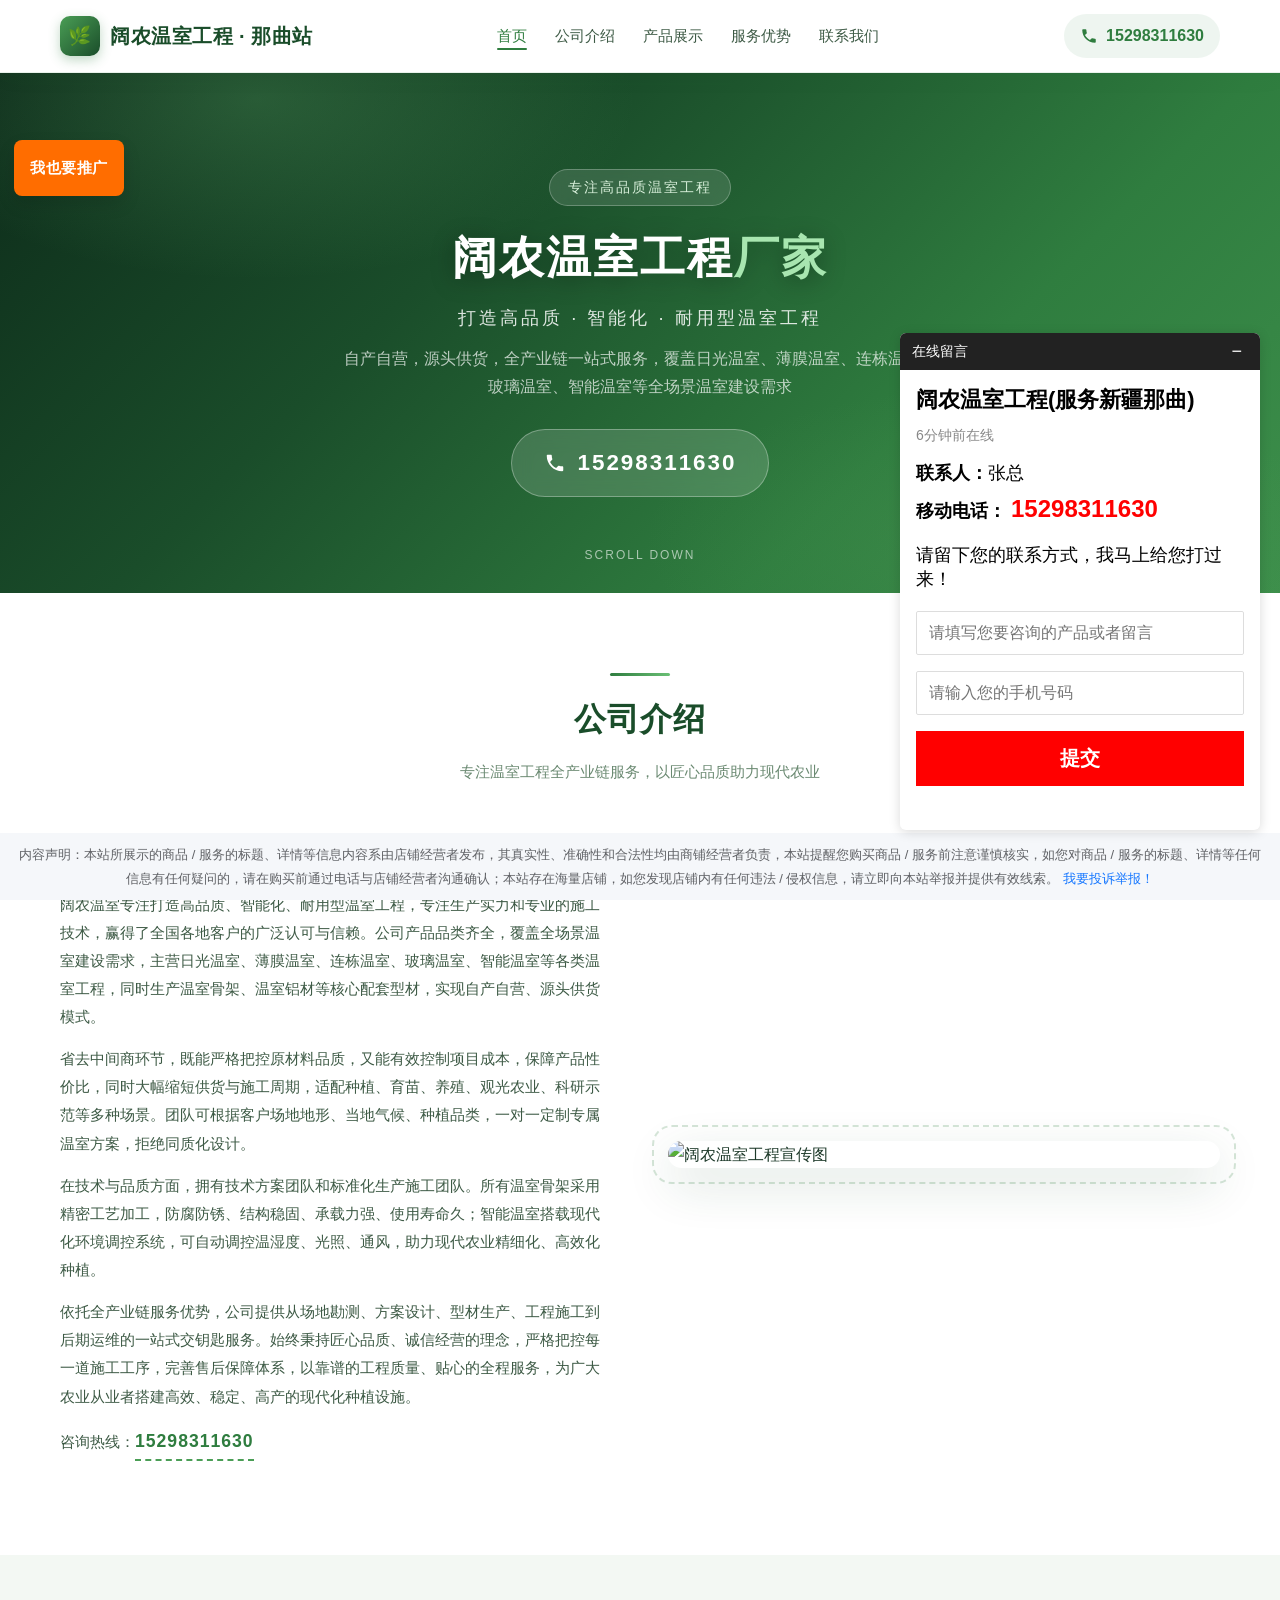
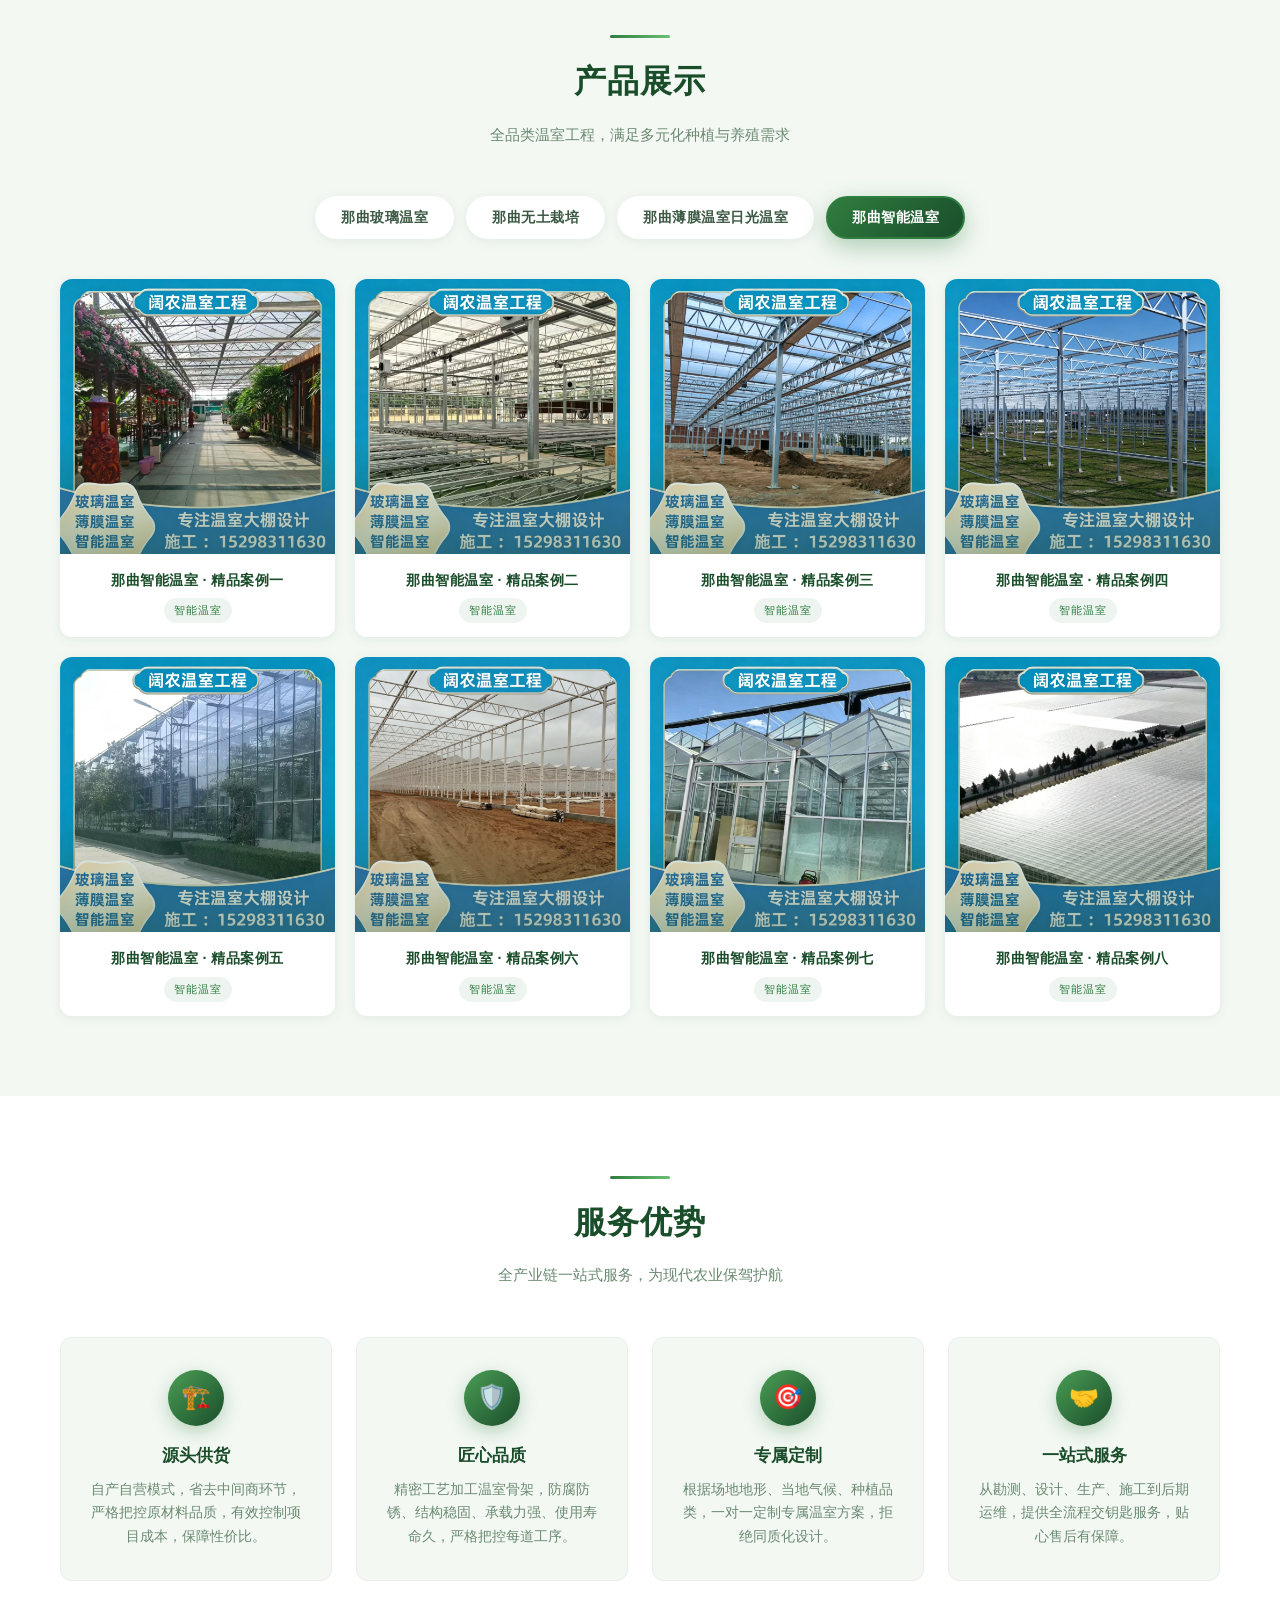
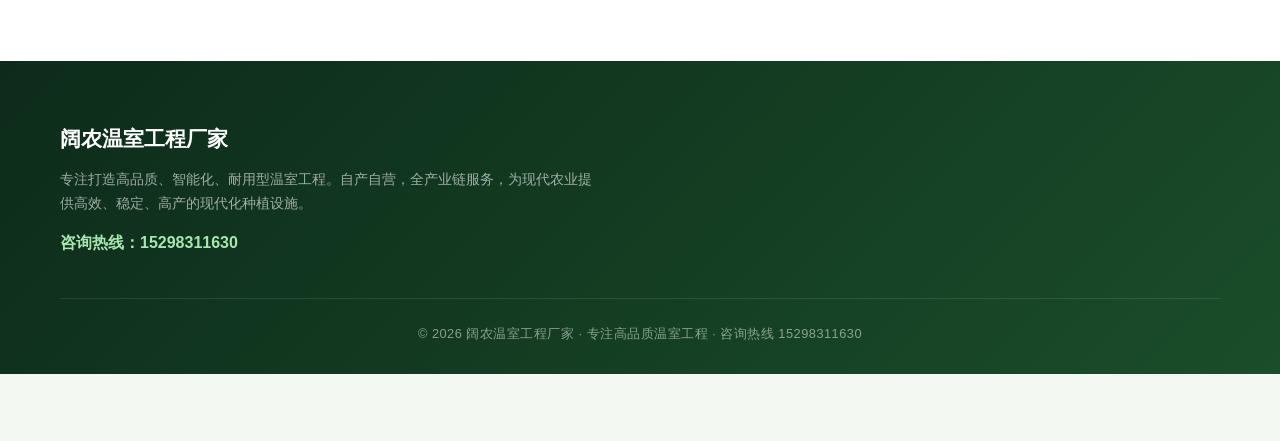
==== commit 994e243e: "refactor(img)" ====
--- a/index.html
+++ b/index.html
@@ -1,4 +1,4 @@
-
+﻿
 <!DOCTYPE html>
 <html lang="zh-CN" data-editor-mutation-bound="true"><head>
     <meta charset="UTF-8">
@@ -985,56 +985,56 @@
         <!-- 玻璃温室 -->
         <div class="product-panel" id="panel-glass">
             <div class="product-grid">
-                <div class="product-card reveal visible"><div class="product-card-img"><img src="https://soguagua.oss-cn-shanghai.aliyuncs.com/siteimg/260828/1787902003532-bncd97.jpg" alt="那曲玻璃温室" loading="lazy"></div><div class="product-card-info"><h4>那曲玻璃温室 · 精品案例一</h4><span class="product-tag">玻璃温室</span></div></div>
-                <div class="product-card reveal reveal-delay-1 visible"><div class="product-card-img"><img src="https://soguagua.oss-cn-shanghai.aliyuncs.com/siteimg/260828/1787902003599-gxkfie.jpg" alt="那曲玻璃温室" loading="lazy"></div><div class="product-card-info"><h4>那曲玻璃温室 · 精品案例二</h4><span class="product-tag">玻璃温室</span></div></div>
-                <div class="product-card reveal reveal-delay-2 visible"><div class="product-card-img"><img src="https://soguagua.oss-cn-shanghai.aliyuncs.com/siteimg/260828/1787896283794-flz2q7.jpg" alt="那曲玻璃温室" loading="lazy"></div><div class="product-card-info"><h4>那曲玻璃温室 · 精品案例三</h4><span class="product-tag">玻璃温室</span></div></div>
-                <div class="product-card reveal reveal-delay-3 visible"><div class="product-card-img"><img src="https://soguagua.oss-cn-shanghai.aliyuncs.com/siteimg/260828/1787902003468-1bgcw7.jpg" alt="那曲玻璃温室" loading="lazy"></div><div class="product-card-info"><h4>那曲玻璃温室 · 精品案例四</h4><span class="product-tag">玻璃温室</span></div></div>
-                <div class="product-card reveal visible"><div class="product-card-img"><img src="https://soguagua.oss-cn-shanghai.aliyuncs.com/siteimg/260828/1787896283637-abddiv.jpg" alt="那曲玻璃温室" loading="lazy"></div><div class="product-card-info"><h4>那曲玻璃温室 · 精品案例五</h4><span class="product-tag">玻璃温室</span></div></div>
-                <div class="product-card reveal reveal-delay-1 visible"><div class="product-card-img"><img src="https://soguagua.oss-cn-shanghai.aliyuncs.com/siteimg/260828/1787896283719-ch4ye0.jpg" alt="那曲玻璃温室" loading="lazy"></div><div class="product-card-info"><h4>那曲玻璃温室 · 精品案例六</h4><span class="product-tag">玻璃温室</span></div></div>
-                <div class="product-card reveal reveal-delay-2 visible"><div class="product-card-img"><img src="https://soguagua.oss-cn-shanghai.aliyuncs.com/siteimg/260828/1787896318740-2rqem8.jpg" alt="那曲玻璃温室" loading="lazy"></div><div class="product-card-info"><h4>那曲玻璃温室 · 精品案例七</h4><span class="product-tag">玻璃温室</span></div></div>
-                <div class="product-card reveal reveal-delay-3 visible"><div class="product-card-img"><img src="https://soguagua.oss-cn-shanghai.aliyuncs.com/siteimg/260828/1787902018673-1c0u4u.jpg" alt="那曲玻璃温室" loading="lazy"></div><div class="product-card-info"><h4>那曲玻璃温室 · 精品案例八</h4><span class="product-tag">玻璃温室</span></div></div>
+                <div class="product-card reveal visible"><div class="product-card-img"><img src="images/product_glass_01.jpg" alt="那曲玻璃温室" loading="lazy"></div><div class="product-card-info"><h4>那曲玻璃温室 · 精品案例一</h4><span class="product-tag">玻璃温室</span></div></div>
+                <div class="product-card reveal reveal-delay-1 visible"><div class="product-card-img"><img src="images/product_glass_02.jpg" alt="那曲玻璃温室" loading="lazy"></div><div class="product-card-info"><h4>那曲玻璃温室 · 精品案例二</h4><span class="product-tag">玻璃温室</span></div></div>
+                <div class="product-card reveal reveal-delay-2 visible"><div class="product-card-img"><img src="images/product_glass_03.jpg" alt="那曲玻璃温室" loading="lazy"></div><div class="product-card-info"><h4>那曲玻璃温室 · 精品案例三</h4><span class="product-tag">玻璃温室</span></div></div>
+                <div class="product-card reveal reveal-delay-3 visible"><div class="product-card-img"><img src="images/product_glass_04.jpg" alt="那曲玻璃温室" loading="lazy"></div><div class="product-card-info"><h4>那曲玻璃温室 · 精品案例四</h4><span class="product-tag">玻璃温室</span></div></div>
+                <div class="product-card reveal visible"><div class="product-card-img"><img src="images/product_glass_05.jpg" alt="那曲玻璃温室" loading="lazy"></div><div class="product-card-info"><h4>那曲玻璃温室 · 精品案例五</h4><span class="product-tag">玻璃温室</span></div></div>
+                <div class="product-card reveal reveal-delay-1 visible"><div class="product-card-img"><img src="images/product_glass_06.jpg" alt="那曲玻璃温室" loading="lazy"></div><div class="product-card-info"><h4>那曲玻璃温室 · 精品案例六</h4><span class="product-tag">玻璃温室</span></div></div>
+                <div class="product-card reveal reveal-delay-2 visible"><div class="product-card-img"><img src="images/product_glass_07.jpg" alt="那曲玻璃温室" loading="lazy"></div><div class="product-card-info"><h4>那曲玻璃温室 · 精品案例七</h4><span class="product-tag">玻璃温室</span></div></div>
+                <div class="product-card reveal reveal-delay-3 visible"><div class="product-card-img"><img src="images/product_glass_08.jpg" alt="那曲玻璃温室" loading="lazy"></div><div class="product-card-info"><h4>那曲玻璃温室 · 精品案例八</h4><span class="product-tag">玻璃温室</span></div></div>
             </div>
         </div>
 
         <!-- 无土栽培 -->
         <div class="product-panel" id="panel-soilless">
             <div class="product-grid">
-                <div class="product-card reveal visible"><div class="product-card-img"><img src="https://soguagua.oss-cn-shanghai.aliyuncs.com/siteimg/260828/1787896872882-9fn180.jpg" alt="那曲无土栽培" loading="lazy"></div><div class="product-card-info"><h4>那曲无土栽培 · 精品案例一</h4><span class="product-tag">无土栽培</span></div></div>
-                <div class="product-card reveal reveal-delay-1 visible"><div class="product-card-img"><img src="https://soguagua.oss-cn-shanghai.aliyuncs.com/siteimg/260828/1787897051031-z99b5i.jpg" alt="那曲无土栽培" loading="lazy"></div><div class="product-card-info"><h4>那曲无土栽培 · 精品案例二</h4><span class="product-tag">无土栽培</span></div></div>
-                <div class="product-card reveal reveal-delay-2 visible"><div class="product-card-img"><img src="https://soguagua.oss-cn-shanghai.aliyuncs.com/siteimg/260828/1787897050966-hgiv22.jpg" alt="那曲无土栽培" loading="lazy"></div><div class="product-card-info"><h4>那曲无土栽培 · 精品案例三</h4><span class="product-tag">无土栽培</span></div></div>
-                <div class="product-card reveal reveal-delay-3 visible"><div class="product-card-img"><img src="https://soguagua.oss-cn-shanghai.aliyuncs.com/siteimg/260828/1787897050837-qaafb9.jpg" alt="那曲无土栽培" loading="lazy"></div><div class="product-card-info"><h4>那曲无土栽培 · 精品案例四</h4><span class="product-tag">无土栽培</span></div></div>
-                <div class="product-card reveal visible"><div class="product-card-img"><img src="https://soguagua.oss-cn-shanghai.aliyuncs.com/siteimg/260828/1787896871548-c03ksz.jpg" alt="那曲无土栽培" loading="lazy"></div><div class="product-card-info"><h4>那曲无土栽培 · 精品案例五</h4><span class="product-tag">无土栽培</span></div></div>
-                <div class="product-card reveal reveal-delay-1 visible"><div class="product-card-img"><img src="https://soguagua.oss-cn-shanghai.aliyuncs.com/siteimg/260828/1787896873200-vsiuem.jpg" alt="那曲无土栽培" loading="lazy"></div><div class="product-card-info"><h4>那曲无土栽培 · 精品案例六</h4><span class="product-tag">无土栽培</span></div></div>
-                <div class="product-card reveal reveal-delay-2 visible"><div class="product-card-img"><img src="https://soguagua.oss-cn-shanghai.aliyuncs.com/siteimg/260828/1787896874754-zf6nci.jpg" alt="那曲无土栽培" loading="lazy"></div><div class="product-card-info"><h4>那曲无土栽培 · 精品案例七</h4><span class="product-tag">无土栽培</span></div></div>
-                <div class="product-card reveal reveal-delay-3 visible"><div class="product-card-img"><img src="https://soguagua.oss-cn-shanghai.aliyuncs.com/siteimg/260828/1787896871633-855ix6.jpg" alt="那曲无土栽培" loading="lazy"></div><div class="product-card-info"><h4>那曲无土栽培 · 精品案例八</h4><span class="product-tag">无土栽培</span></div></div>
+                <div class="product-card reveal visible"><div class="product-card-img"><img src="images/product_soilless_01.jpg" alt="那曲无土栽培" loading="lazy"></div><div class="product-card-info"><h4>那曲无土栽培 · 精品案例一</h4><span class="product-tag">无土栽培</span></div></div>
+                <div class="product-card reveal reveal-delay-1 visible"><div class="product-card-img"><img src="images/product_soilless_02.jpg" alt="那曲无土栽培" loading="lazy"></div><div class="product-card-info"><h4>那曲无土栽培 · 精品案例二</h4><span class="product-tag">无土栽培</span></div></div>
+                <div class="product-card reveal reveal-delay-2 visible"><div class="product-card-img"><img src="images/product_soilless_03.jpg" alt="那曲无土栽培" loading="lazy"></div><div class="product-card-info"><h4>那曲无土栽培 · 精品案例三</h4><span class="product-tag">无土栽培</span></div></div>
+                <div class="product-card reveal reveal-delay-3 visible"><div class="product-card-img"><img src="images/product_soilless_04.jpg" alt="那曲无土栽培" loading="lazy"></div><div class="product-card-info"><h4>那曲无土栽培 · 精品案例四</h4><span class="product-tag">无土栽培</span></div></div>
+                <div class="product-card reveal visible"><div class="product-card-img"><img src="images/product_soilless_05.jpg" alt="那曲无土栽培" loading="lazy"></div><div class="product-card-info"><h4>那曲无土栽培 · 精品案例五</h4><span class="product-tag">无土栽培</span></div></div>
+                <div class="product-card reveal reveal-delay-1 visible"><div class="product-card-img"><img src="images/product_soilless_06.jpg" alt="那曲无土栽培" loading="lazy"></div><div class="product-card-info"><h4>那曲无土栽培 · 精品案例六</h4><span class="product-tag">无土栽培</span></div></div>
+                <div class="product-card reveal reveal-delay-2 visible"><div class="product-card-img"><img src="images/product_soilless_07.jpg" alt="那曲无土栽培" loading="lazy"></div><div class="product-card-info"><h4>那曲无土栽培 · 精品案例七</h4><span class="product-tag">无土栽培</span></div></div>
+                <div class="product-card reveal reveal-delay-3 visible"><div class="product-card-img"><img src="images/product_soilless_08.jpg" alt="那曲无土栽培" loading="lazy"></div><div class="product-card-info"><h4>那曲无土栽培 · 精品案例八</h4><span class="product-tag">无土栽培</span></div></div>
             </div>
         </div>
 
         <!-- 薄膜温室日光温室 -->
         <div class="product-panel" id="panel-film">
             <div class="product-grid">
-                <div class="product-card reveal visible"><div class="product-card-img"><img src="https://soguagua.oss-cn-shanghai.aliyuncs.com/siteimg/260828/1787897445903-wxlg65.jpg" alt="那曲薄膜温室日光温室" loading="lazy"></div><div class="product-card-info"><h4>那曲薄膜温室日光温室 · 案例一</h4><span class="product-tag">薄膜温室</span></div></div>
-                <div class="product-card reveal reveal-delay-1 visible"><div class="product-card-img"><img src="https://soguagua.oss-cn-shanghai.aliyuncs.com/siteimg/260828/1787897446309-a9nn3e.jpg" alt="那曲薄膜温室日光温室" loading="lazy"></div><div class="product-card-info"><h4>那曲薄膜温室日光温室 · 案例二</h4><span class="product-tag">薄膜温室</span></div></div>
-                <div class="product-card reveal reveal-delay-2 visible"><div class="product-card-img"><img src="https://soguagua.oss-cn-shanghai.aliyuncs.com/siteimg/260828/1787897445726-k8ew7x.jpg" alt="那曲薄膜温室日光温室" loading="lazy"></div><div class="product-card-info"><h4>那曲薄膜温室日光温室 · 案例三</h4><span class="product-tag">薄膜温室</span></div></div>
-                <div class="product-card reveal reveal-delay-3 visible"><div class="product-card-img"><img src="https://soguagua.oss-cn-shanghai.aliyuncs.com/siteimg/260828/1787897454384-t69nyp.jpg" alt="那曲薄膜温室日光温室" loading="lazy"></div><div class="product-card-info"><h4>那曲薄膜温室日光温室 · 案例四</h4><span class="product-tag">薄膜温室</span></div></div>
-                <div class="product-card reveal visible"><div class="product-card-img"><img src="https://soguagua.oss-cn-shanghai.aliyuncs.com/siteimg/260828/1787897700506-x8wuo7.jpg" alt="那曲薄膜温室日光温室" loading="lazy"></div><div class="product-card-info"><h4>那曲薄膜温室日光温室 · 案例五</h4><span class="product-tag">薄膜温室</span></div></div>
-                <div class="product-card reveal reveal-delay-1 visible"><div class="product-card-img"><img src="https://soguagua.oss-cn-shanghai.aliyuncs.com/siteimg/260828/1787897533515-klj8jq.jpg" alt="那曲薄膜温室日光温室" loading="lazy"></div><div class="product-card-info"><h4>那曲薄膜温室日光温室 · 案例六</h4><span class="product-tag">薄膜温室</span></div></div>
-                <div class="product-card reveal reveal-delay-2 visible"><div class="product-card-img"><img src="https://soguagua.oss-cn-shanghai.aliyuncs.com/siteimg/260828/1787897664708-w3ti9z.jpg" alt="那曲薄膜温室日光温室" loading="lazy"></div><div class="product-card-info"><h4>那曲薄膜温室日光温室 · 案例七</h4><span class="product-tag">薄膜温室</span></div></div>
-                <div class="product-card reveal reveal-delay-3 visible"><div class="product-card-img"><img src="https://soguagua.oss-cn-shanghai.aliyuncs.com/siteimg/260828/1787897445630-cco5ak.jpg" alt="那曲薄膜温室日光温室" loading="lazy"></div><div class="product-card-info"><h4>那曲薄膜温室日光温室 · 案例八</h4><span class="product-tag">薄膜温室</span></div></div>
+                <div class="product-card reveal visible"><div class="product-card-img"><img src="images/product_film_01.jpg" alt="那曲薄膜温室日光温室" loading="lazy"></div><div class="product-card-info"><h4>那曲薄膜温室日光温室 · 案例一</h4><span class="product-tag">薄膜温室</span></div></div>
+                <div class="product-card reveal reveal-delay-1 visible"><div class="product-card-img"><img src="images/product_film_02.jpg" alt="那曲薄膜温室日光温室" loading="lazy"></div><div class="product-card-info"><h4>那曲薄膜温室日光温室 · 案例二</h4><span class="product-tag">薄膜温室</span></div></div>
+                <div class="product-card reveal reveal-delay-2 visible"><div class="product-card-img"><img src="images/product_film_03.jpg" alt="那曲薄膜温室日光温室" loading="lazy"></div><div class="product-card-info"><h4>那曲薄膜温室日光温室 · 案例三</h4><span class="product-tag">薄膜温室</span></div></div>
+                <div class="product-card reveal reveal-delay-3 visible"><div class="product-card-img"><img src="images/product_film_04.jpg" alt="那曲薄膜温室日光温室" loading="lazy"></div><div class="product-card-info"><h4>那曲薄膜温室日光温室 · 案例四</h4><span class="product-tag">薄膜温室</span></div></div>
+                <div class="product-card reveal visible"><div class="product-card-img"><img src="images/product_film_05.jpg" alt="那曲薄膜温室日光温室" loading="lazy"></div><div class="product-card-info"><h4>那曲薄膜温室日光温室 · 案例五</h4><span class="product-tag">薄膜温室</span></div></div>
+                <div class="product-card reveal reveal-delay-1 visible"><div class="product-card-img"><img src="images/product_film_06.jpg" alt="那曲薄膜温室日光温室" loading="lazy"></div><div class="product-card-info"><h4>那曲薄膜温室日光温室 · 案例六</h4><span class="product-tag">薄膜温室</span></div></div>
+                <div class="product-card reveal reveal-delay-2 visible"><div class="product-card-img"><img src="images/product_film_07.jpg" alt="那曲薄膜温室日光温室" loading="lazy"></div><div class="product-card-info"><h4>那曲薄膜温室日光温室 · 案例七</h4><span class="product-tag">薄膜温室</span></div></div>
+                <div class="product-card reveal reveal-delay-3 visible"><div class="product-card-img"><img src="images/product_film_08.jpg" alt="那曲薄膜温室日光温室" loading="lazy"></div><div class="product-card-info"><h4>那曲薄膜温室日光温室 · 案例八</h4><span class="product-tag">薄膜温室</span></div></div>
             </div>
         </div>
 
         <!-- 智能温室 -->
         <div class="product-panel active" id="panel-smart">
             <div class="product-grid">
-                <div class="product-card reveal visible"><div class="product-card-img"><img src="https://soguagua.oss-cn-shanghai.aliyuncs.com/siteimg/260828/1787901316974-hqlwag.jpg" alt="那曲智能温室" loading="lazy"></div><div class="product-card-info"><h4>那曲智能温室 · 精品案例一</h4><span class="product-tag">智能温室</span></div></div>
-                <div class="product-card reveal reveal-delay-1 visible"><div class="product-card-img"><img src="https://soguagua.oss-cn-shanghai.aliyuncs.com/siteimg/260828/1787897967027-dx9fo0.jpg" alt="那曲智能温室" loading="lazy"></div><div class="product-card-info"><h4>那曲智能温室 · 精品案例二</h4><span class="product-tag">智能温室</span></div></div>
-                <div class="product-card reveal reveal-delay-2 visible"><div class="product-card-img"><img src="https://soguagua.oss-cn-shanghai.aliyuncs.com/siteimg/260828/1787901381572-bwxhz1.jpg" alt="那曲智能温室" loading="lazy"></div><div class="product-card-info"><h4>那曲智能温室 · 精品案例三</h4><span class="product-tag">智能温室</span></div></div>
-                <div class="product-card reveal reveal-delay-3 visible"><div class="product-card-img"><img src="https://soguagua.oss-cn-shanghai.aliyuncs.com/siteimg/260828/1787901305625-grza3p.jpg" alt="那曲智能温室" loading="lazy"></div><div class="product-card-info"><h4>那曲智能温室 · 精品案例四</h4><span class="product-tag">智能温室</span></div></div>
-                <div class="product-card reveal visible"><div class="product-card-img"><img src="https://soguagua.oss-cn-shanghai.aliyuncs.com/siteimg/260828/1787901296583-bs8uxs.jpg" alt="那曲智能温室" loading="lazy"></div><div class="product-card-info"><h4>那曲智能温室 · 精品案例五</h4><span class="product-tag">智能温室</span></div></div>
-                <div class="product-card reveal reveal-delay-1 visible"><div class="product-card-img"><img src="https://soguagua.oss-cn-shanghai.aliyuncs.com/siteimg/260828/1787897967091-qvfs7g.jpg" alt="那曲智能温室" loading="lazy"></div><div class="product-card-info"><h4>那曲智能温室 · 精品案例六</h4><span class="product-tag">智能温室</span></div></div>
-                <div class="product-card reveal reveal-delay-2 visible"><div class="product-card-img"><img src="https://soguagua.oss-cn-shanghai.aliyuncs.com/siteimg/260828/1787901360994-w6uk4t.jpg" alt="那曲智能温室" loading="lazy"></div><div class="product-card-info"><h4>那曲智能温室 · 精品案例七</h4><span class="product-tag">智能温室</span></div></div>
-                <div class="product-card reveal reveal-delay-3 visible"><div class="product-card-img"><img src="https://soguagua.oss-cn-shanghai.aliyuncs.com/siteimg/260828/1787897967137-hvf3ty.jpg" alt="那曲智能温室" loading="lazy"></div><div class="product-card-info"><h4>那曲智能温室 · 精品案例八</h4><span class="product-tag">智能温室</span></div></div>
+                <div class="product-card reveal visible"><div class="product-card-img"><img src="images/product_smart_01.jpg" alt="那曲智能温室" loading="lazy"></div><div class="product-card-info"><h4>那曲智能温室 · 精品案例一</h4><span class="product-tag">智能温室</span></div></div>
+                <div class="product-card reveal reveal-delay-1 visible"><div class="product-card-img"><img src="images/product_smart_02.jpg" alt="那曲智能温室" loading="lazy"></div><div class="product-card-info"><h4>那曲智能温室 · 精品案例二</h4><span class="product-tag">智能温室</span></div></div>
+                <div class="product-card reveal reveal-delay-2 visible"><div class="product-card-img"><img src="images/product_smart_03.jpg" alt="那曲智能温室" loading="lazy"></div><div class="product-card-info"><h4>那曲智能温室 · 精品案例三</h4><span class="product-tag">智能温室</span></div></div>
+                <div class="product-card reveal reveal-delay-3 visible"><div class="product-card-img"><img src="images/product_smart_04.jpg" alt="那曲智能温室" loading="lazy"></div><div class="product-card-info"><h4>那曲智能温室 · 精品案例四</h4><span class="product-tag">智能温室</span></div></div>
+                <div class="product-card reveal visible"><div class="product-card-img"><img src="images/product_smart_05.jpg" alt="那曲智能温室" loading="lazy"></div><div class="product-card-info"><h4>那曲智能温室 · 精品案例五</h4><span class="product-tag">智能温室</span></div></div>
+                <div class="product-card reveal reveal-delay-1 visible"><div class="product-card-img"><img src="images/product_smart_06.jpg" alt="那曲智能温室" loading="lazy"></div><div class="product-card-info"><h4>那曲智能温室 · 精品案例六</h4><span class="product-tag">智能温室</span></div></div>
+                <div class="product-card reveal reveal-delay-2 visible"><div class="product-card-img"><img src="images/product_smart_07.jpg" alt="那曲智能温室" loading="lazy"></div><div class="product-card-info"><h4>那曲智能温室 · 精品案例七</h4><span class="product-tag">智能温室</span></div></div>
+                <div class="product-card reveal reveal-delay-3 visible"><div class="product-card-img"><img src="images/product_smart_08.jpg" alt="那曲智能温室" loading="lazy"></div><div class="product-card-info"><h4>那曲智能温室 · 精品案例八</h4><span class="product-tag">智能温室</span></div></div>
             </div>
         </div>
     </div>
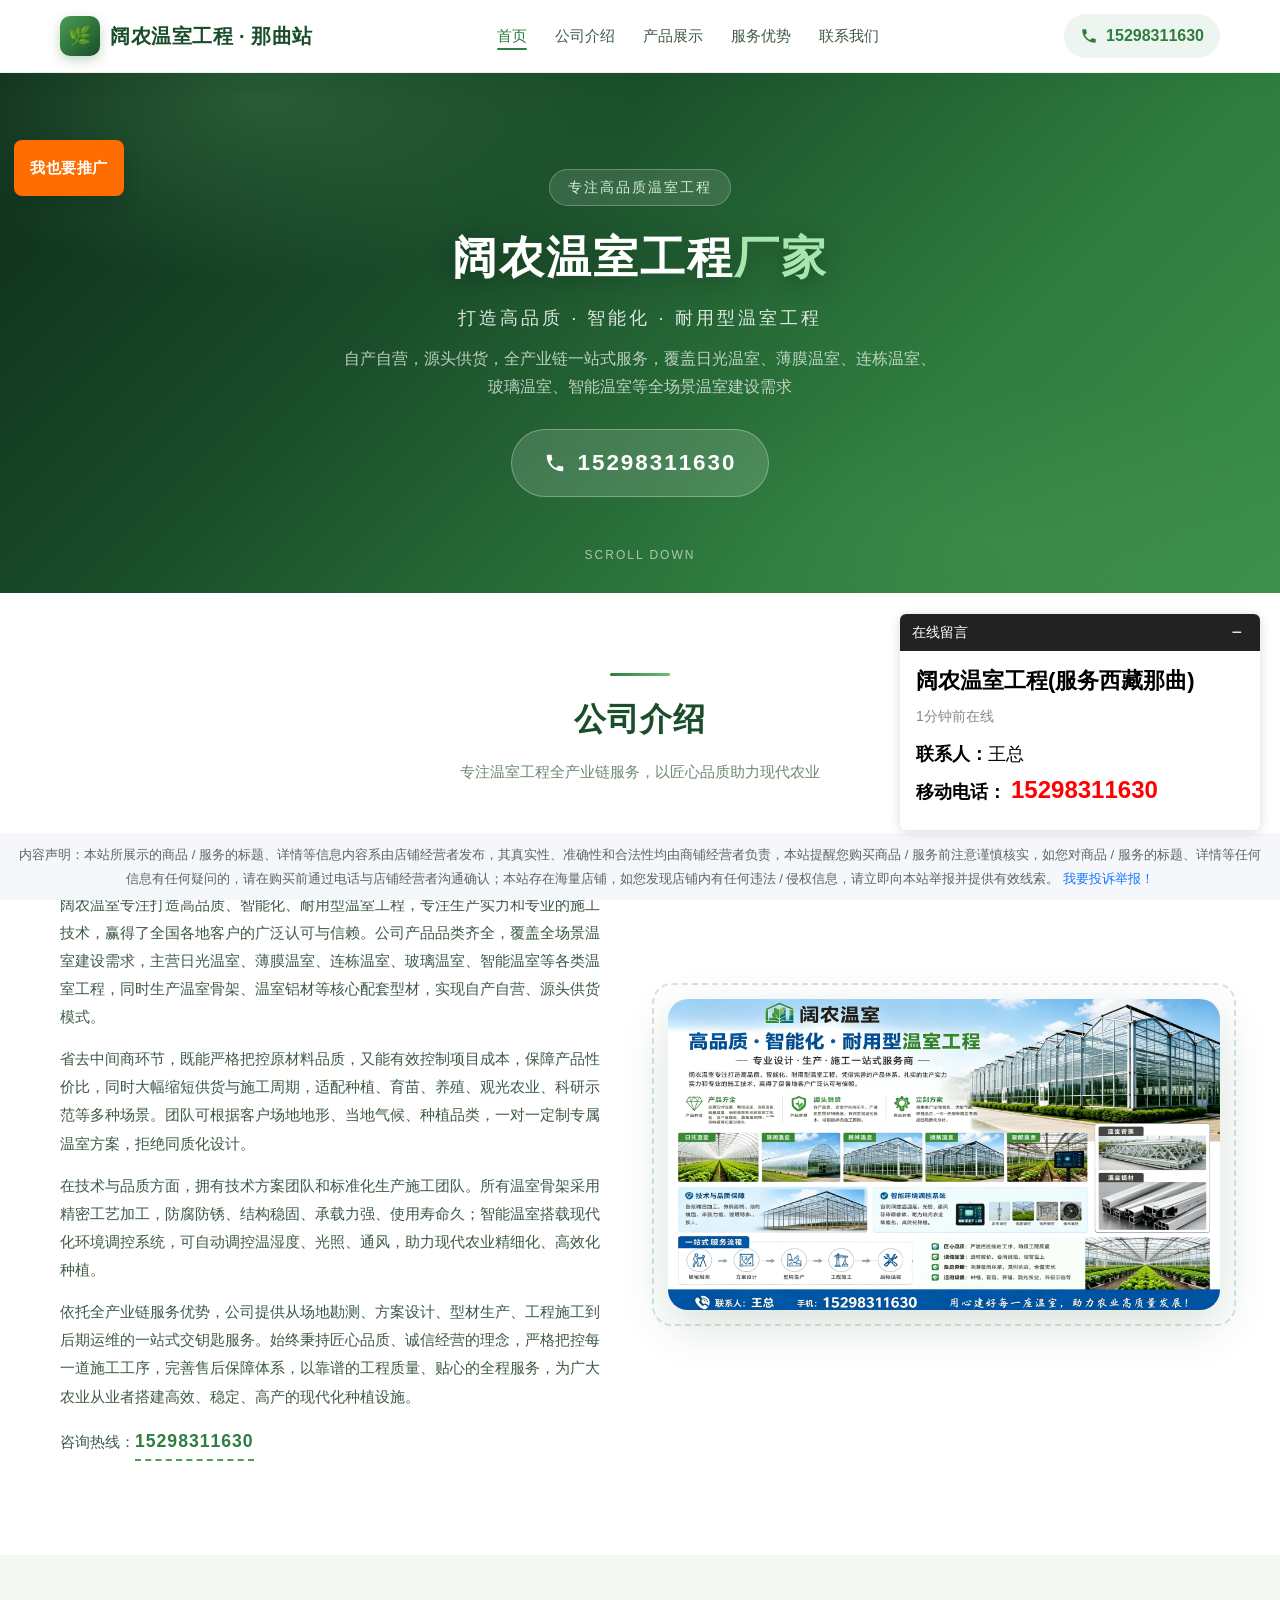
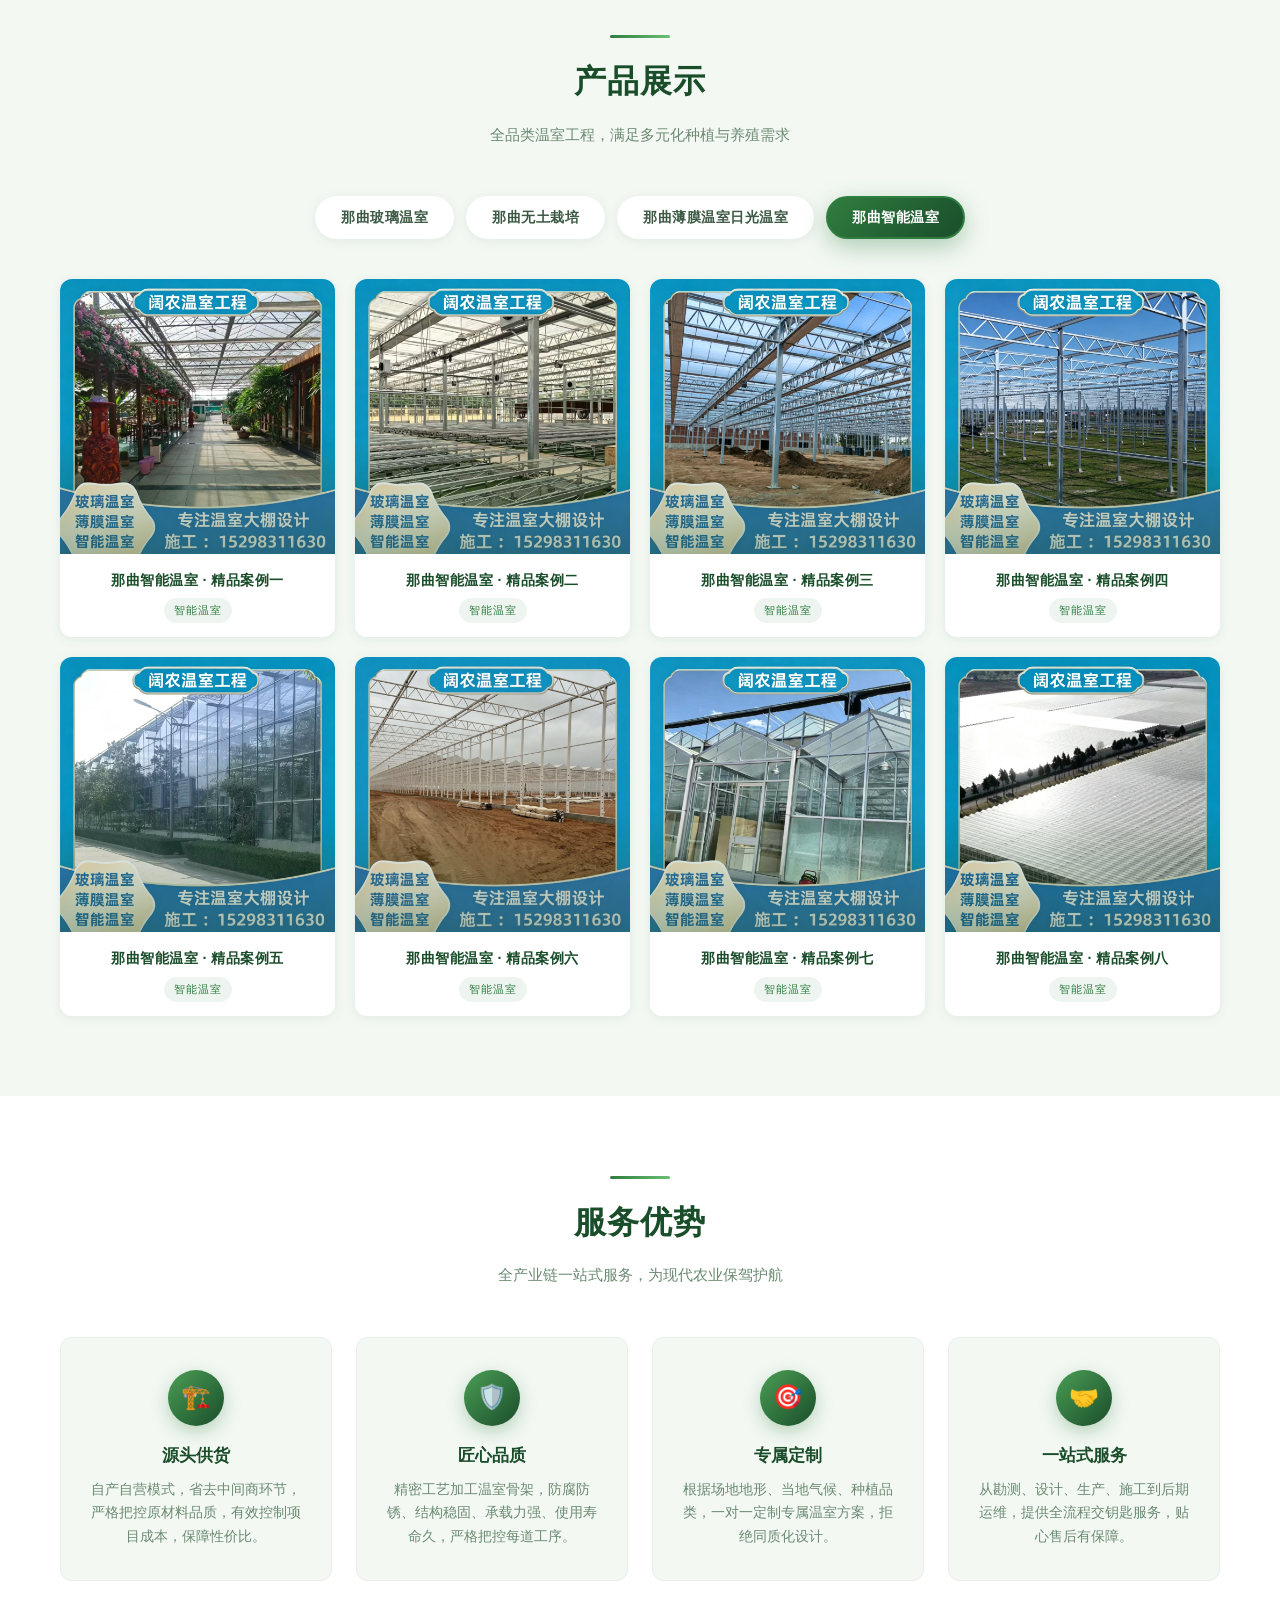
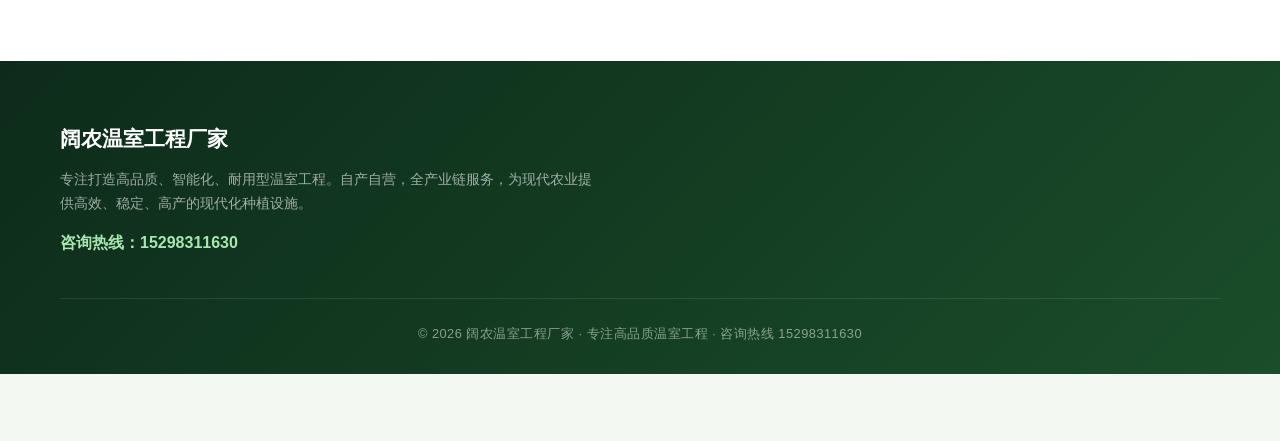
==== commit eec978bd: "refactor(img-about)" ====
--- a/index.html
+++ b/index.html
@@ -3,11 +3,11 @@
 <html lang="zh-CN" data-editor-mutation-bound="true"><head>
     <meta charset="UTF-8">
     <meta name="viewport" content="width=device-width, initial-scale=1.0">
-    <title>新疆那曲智能温室厂家_那曲智能温室大棚/智慧农业种植温室/智慧温室厂家_阔农温室工程服务那曲哈巴河|福海|青河|富蕴|布尔津(更新时间：2026-08-28 16:05:21)</title>
-    <meta name="keywords" content="西藏那曲智能温室，那曲智能温室大棚/智慧农业种植温室/智慧温室，阔农温室工程，欢迎来电咨询：15298311630(张总)">
+    <title>西藏那曲智能温室厂家_那曲智能温室大棚/智慧农业种植温室/智慧温室厂家_阔农温室工程服务那曲哈巴河|福海|青河|富蕴|布尔津(更新时间：2026-08-28 16:05:21)</title>
+    <meta name="keywords" content="西藏那曲智能温室，那曲智能温室大棚/智慧农业种植温室/智慧温室，阔农温室工程，欢迎来电咨询：15298311630(王总)">
     <meta name="description" content="阔农温室工程1. 温室工艺精良，结构稳固：采用精密折弯、整体焊接工艺成型，整体结构承载力强、不易形变，结构稳定性远超行业常规标准，抗风雪、抗荷载能力优异，适配各类地域气候工况。
 2. 防腐耐蚀，适配农业环境：采用热镀锌工艺处理，镀层均匀、附着力极强，可有效抵御农业种植环境中的潮湿、酸碱侵蚀，适配温室长期高湿特殊使用场景。
-3. 使用寿命长，稳定性高：整体材质性能稳定，抗老化、抗锈蚀能力突出，温室骨架保用30年，服务那曲哈巴河|福海|青河|富蕴|布尔津，欢迎来电咨询：15298311630(张总)">
+3. 使用寿命长，稳定性高：整体材质性能稳定，抗老化、抗锈蚀能力突出，温室骨架保用30年，服务那曲哈巴河|福海|青河|富蕴|布尔津，欢迎来电咨询：15298311630(王总)">
     <style>
         :root {
             --primary: #2f7d3f;
@@ -962,7 +962,7 @@
                 <p>咨询热线：<a href="tel:15298311630" class="phone-inline">15298311630</a></p>
             </div>
             <div class="about-img-wrap reveal reveal-delay-2 visible">
-                <img src="https://soguagua.oss-cn-shanghai.aliyuncs.com/siteimg/260828/1787895199139-t6gsbt.png" alt="阔农温室工程宣传图" loading="lazy">
+                <img src="images/about_banner.png" alt="阔农温室工程宣传图" loading="lazy">
             </div>
         </div>
     </div>
@@ -1311,20 +1311,15 @@
         <button type="button" class="mini_zhurutanchuang-btn" id="mini_zhurutanchuangBtn">−</button>
     </div>
     <div class="popup-body">
-        <div class="company-name">阔农温室工程(服务新疆那曲)</div>
+        <div class="company-name">阔农温室工程(服务西藏那曲)</div>
         <div class="online-tip" id="onlineTip">分钟前在线</div>
         <div class="contact-item">
-            <span class="contact-label">联系人：</span>张总
+            <span class="contact-label">联系人：</span>王总
         </div>
         <div class="contact-item">
             <span class="contact-label">移动电话：</span>
             <span class="tel-text">15298311630</span>
         </div>
-        <div class="tip-text">请留下您的联系方式，我马上给您打过来！</div>
-        <input type="text" class="popup-input" id="inquiryContent" placeholder="请填写您要咨询的产品或者留言">
-        <input type="tel" class="popup-input" id="inquiryContact" maxlength="11" placeholder="请输入您的手机号码">
-        <button type="button" class="submit-btn" id="inquirySubmit">提交</button>
-        <div class="submit-tip" id="inquiryTip"></div>
     </div>
 </div>
 <script>
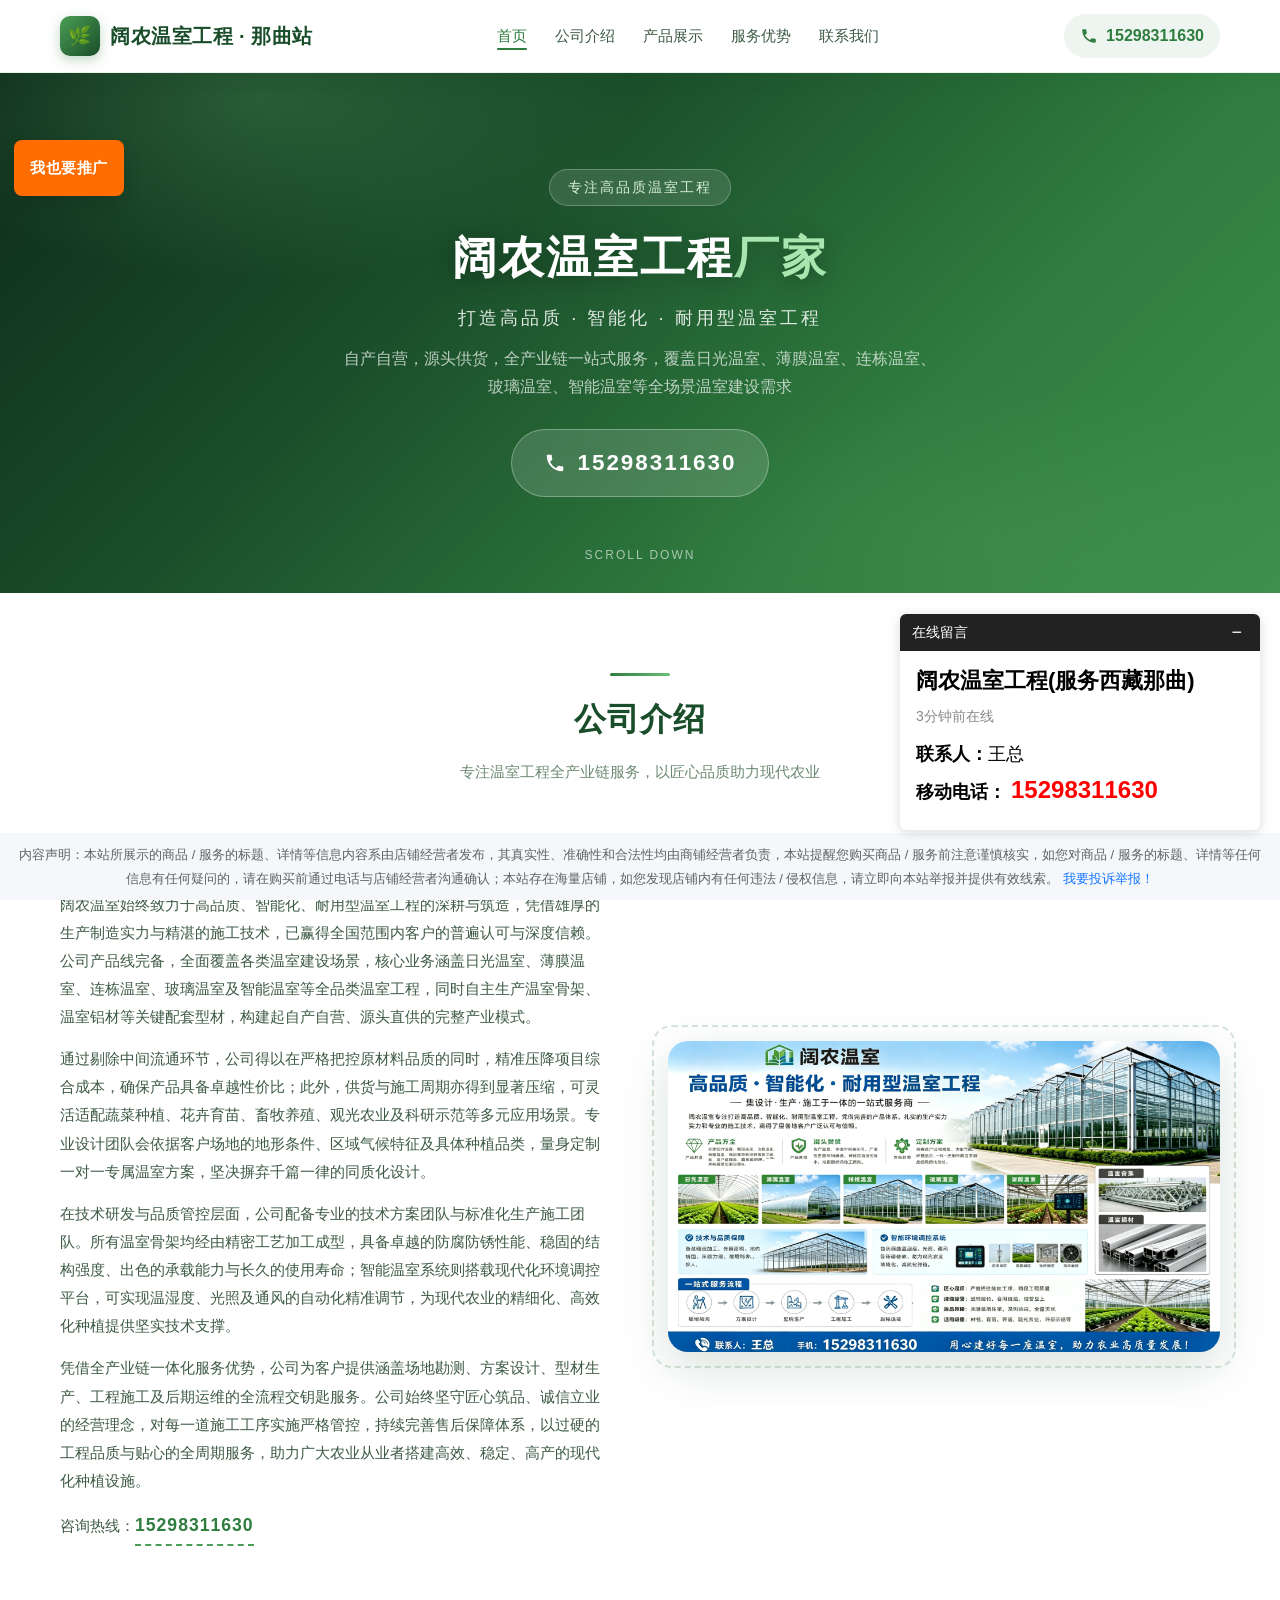
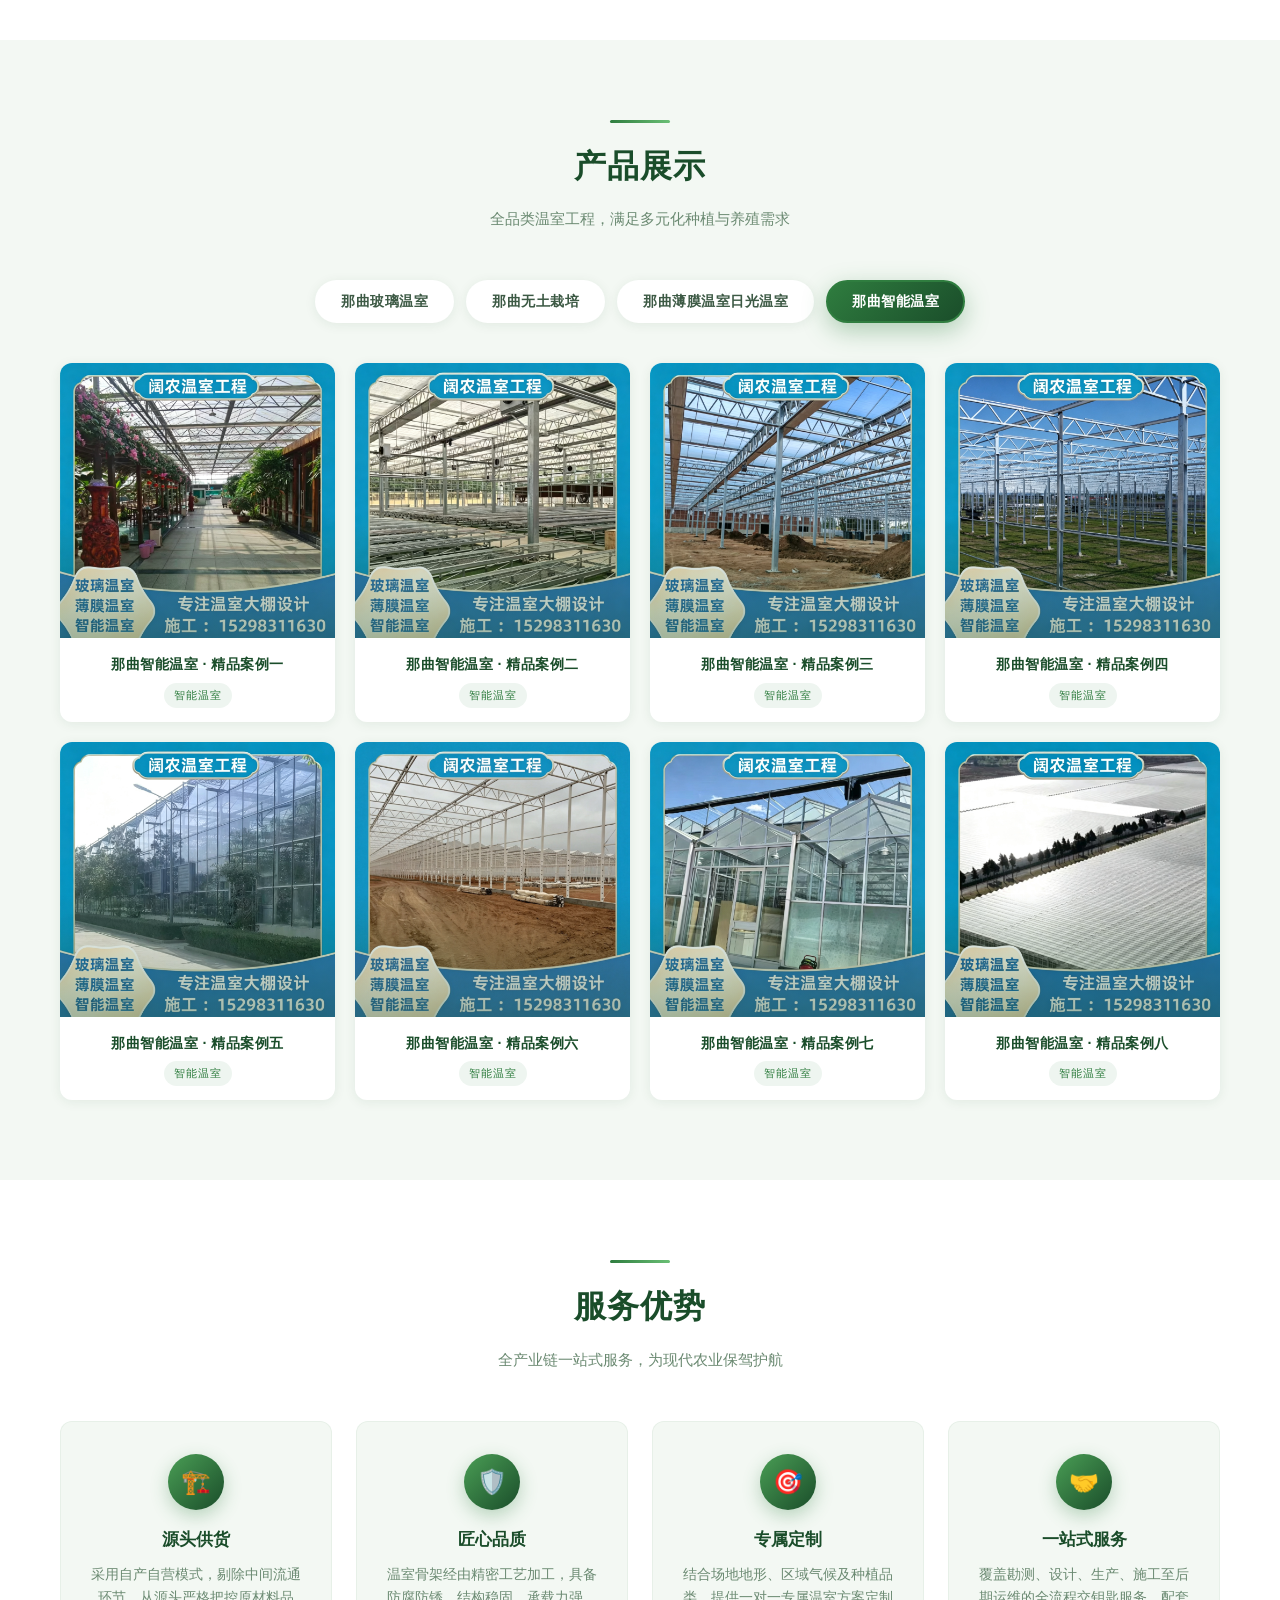
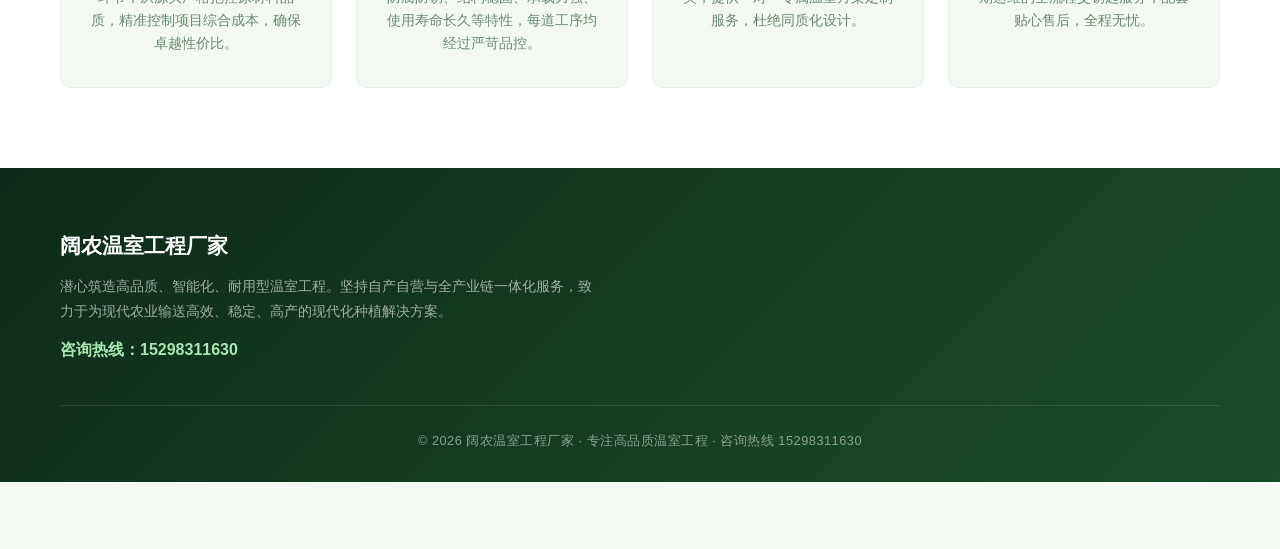
==== commit bd2f8606: "refactor1(img-about)" ====
--- a/index.html
+++ b/index.html
@@ -954,11 +954,11 @@
         <p class="section-subtitle reveal reveal-delay-1 visible">专注温室工程全产业链服务，以匠心品质助力现代农业</p>
         <div class="about-grid">
             <div class="about-text reveal reveal-delay-1 visible">
-                <h3>阔农温室专注打造高品质、智能化、耐用型温室工程</h3>
-                <p>阔农温室专注打造高品质、智能化、耐用型温室工程，专注生产实力和专业的施工技术，赢得了全国各地客户的广泛认可与信赖。公司产品品类齐全，覆盖全场景温室建设需求，主营日光温室、薄膜温室、连栋温室、玻璃温室、智能温室等各类温室工程，同时生产温室骨架、温室铝材等核心配套型材，实现自产自营、源头供货模式。</p>
-                <p>省去中间商环节，既能严格把控原材料品质，又能有效控制项目成本，保障产品性价比，同时大幅缩短供货与施工周期，适配种植、育苗、养殖、观光农业、科研示范等多种场景。团队可根据客户场地地形、当地气候、种植品类，一对一定制专属温室方案，拒绝同质化设计。</p>
-                <p>在技术与品质方面，拥有技术方案团队和标准化生产施工团队。所有温室骨架采用精密工艺加工，防腐防锈、结构稳固、承载力强、使用寿命久；智能温室搭载现代化环境调控系统，可自动调控温湿度、光照、通风，助力现代农业精细化、高效化种植。</p>
-                <p>依托全产业链服务优势，公司提供从场地勘测、方案设计、型材生产、工程施工到后期运维的一站式交钥匙服务。始终秉持匠心品质、诚信经营的理念，严格把控每一道施工工序，完善售后保障体系，以靠谱的工程质量、贴心的全程服务，为广大农业从业者搭建高效、稳定、高产的现代化种植设施。</p>
+                <h3>阔农温室 · 匠心筑造高品质智能耐用型温室工程</h3>
+                <p>阔农温室始终致力于高品质、智能化、耐用型温室工程的深耕与筑造，凭借雄厚的生产制造实力与精湛的施工技术，已赢得全国范围内客户的普遍认可与深度信赖。公司产品线完备，全面覆盖各类温室建设场景，核心业务涵盖日光温室、薄膜温室、连栋温室、玻璃温室及智能温室等全品类温室工程，同时自主生产温室骨架、温室铝材等关键配套型材，构建起自产自营、源头直供的完整产业模式。</p>
+                <p>通过剔除中间流通环节，公司得以在严格把控原材料品质的同时，精准压降项目综合成本，确保产品具备卓越性价比；此外，供货与施工周期亦得到显著压缩，可灵活适配蔬菜种植、花卉育苗、畜牧养殖、观光农业及科研示范等多元应用场景。专业设计团队会依据客户场地的地形条件、区域气候特征及具体种植品类，量身定制一对一专属温室方案，坚决摒弃千篇一律的同质化设计。</p>
+                <p>在技术研发与品质管控层面，公司配备专业的技术方案团队与标准化生产施工团队。所有温室骨架均经由精密工艺加工成型，具备卓越的防腐防锈性能、稳固的结构强度、出色的承载能力与长久的使用寿命；智能温室系统则搭载现代化环境调控平台，可实现温湿度、光照及通风的自动化精准调节，为现代农业的精细化、高效化种植提供坚实技术支撑。</p>
+                <p>凭借全产业链一体化服务优势，公司为客户提供涵盖场地勘测、方案设计、型材生产、工程施工及后期运维的全流程交钥匙服务。公司始终坚守匠心筑品、诚信立业的经营理念，对每一道施工工序实施严格管控，持续完善售后保障体系，以过硬的工程品质与贴心的全周期服务，助力广大农业从业者搭建高效、稳定、高产的现代化种植设施。</p>
                 <p>咨询热线：<a href="tel:15298311630" class="phone-inline">15298311630</a></p>
             </div>
             <div class="about-img-wrap reveal reveal-delay-2 visible">
@@ -1050,22 +1050,22 @@
             <div class="advantage-card reveal visible">
                 <div class="advantage-icon">🏗️</div>
                 <h4>源头供货</h4>
-                <p>自产自营模式，省去中间商环节，严格把控原材料品质，有效控制项目成本，保障性价比。</p>
+                <p>采用自产自营模式，剔除中间流通环节，从源头严格把控原材料品质，精准控制项目综合成本，确保卓越性价比。</p>
             </div>
             <div class="advantage-card reveal reveal-delay-1 visible">
                 <div class="advantage-icon">🛡️</div>
                 <h4>匠心品质</h4>
-                <p>精密工艺加工温室骨架，防腐防锈、结构稳固、承载力强、使用寿命久，严格把控每道工序。</p>
+                <p>温室骨架经由精密工艺加工，具备防腐防锈、结构稳固、承载力强、使用寿命长久等特性，每道工序均经过严苛品控。</p>
             </div>
             <div class="advantage-card reveal reveal-delay-2 visible">
                 <div class="advantage-icon">🎯</div>
                 <h4>专属定制</h4>
-                <p>根据场地地形、当地气候、种植品类，一对一定制专属温室方案，拒绝同质化设计。</p>
+                <p>结合场地地形、区域气候及种植品类，提供一对一专属温室方案定制服务，杜绝同质化设计。</p>
             </div>
             <div class="advantage-card reveal reveal-delay-3 visible">
                 <div class="advantage-icon">🤝</div>
                 <h4>一站式服务</h4>
-                <p>从勘测、设计、生产、施工到后期运维，提供全流程交钥匙服务，贴心售后有保障。</p>
+                <p>覆盖勘测、设计、生产、施工至后期运维的全流程交钥匙服务，配套贴心售后，全程无忧。</p>
             </div>
         </div>
     </div>
@@ -1077,7 +1077,7 @@
         <div class="footer-grid">
             <div class="footer-brand">
                 <h3>阔农温室工程厂家</h3>
-                <p>专注打造高品质、智能化、耐用型温室工程。自产自营，全产业链服务，为现代农业提供高效、稳定、高产的现代化种植设施。</p>
+                <p>潜心筑造高品质、智能化、耐用型温室工程。坚持自产自营与全产业链一体化服务，致力于为现代农业输送高效、稳定、高产的现代化种植解决方案。</p>
                 <p style="margin-top:12px;font-size:1rem;color:#a8e6b0;font-weight:600;">咨询热线：15298311630</p>
             </div>
         </div>
